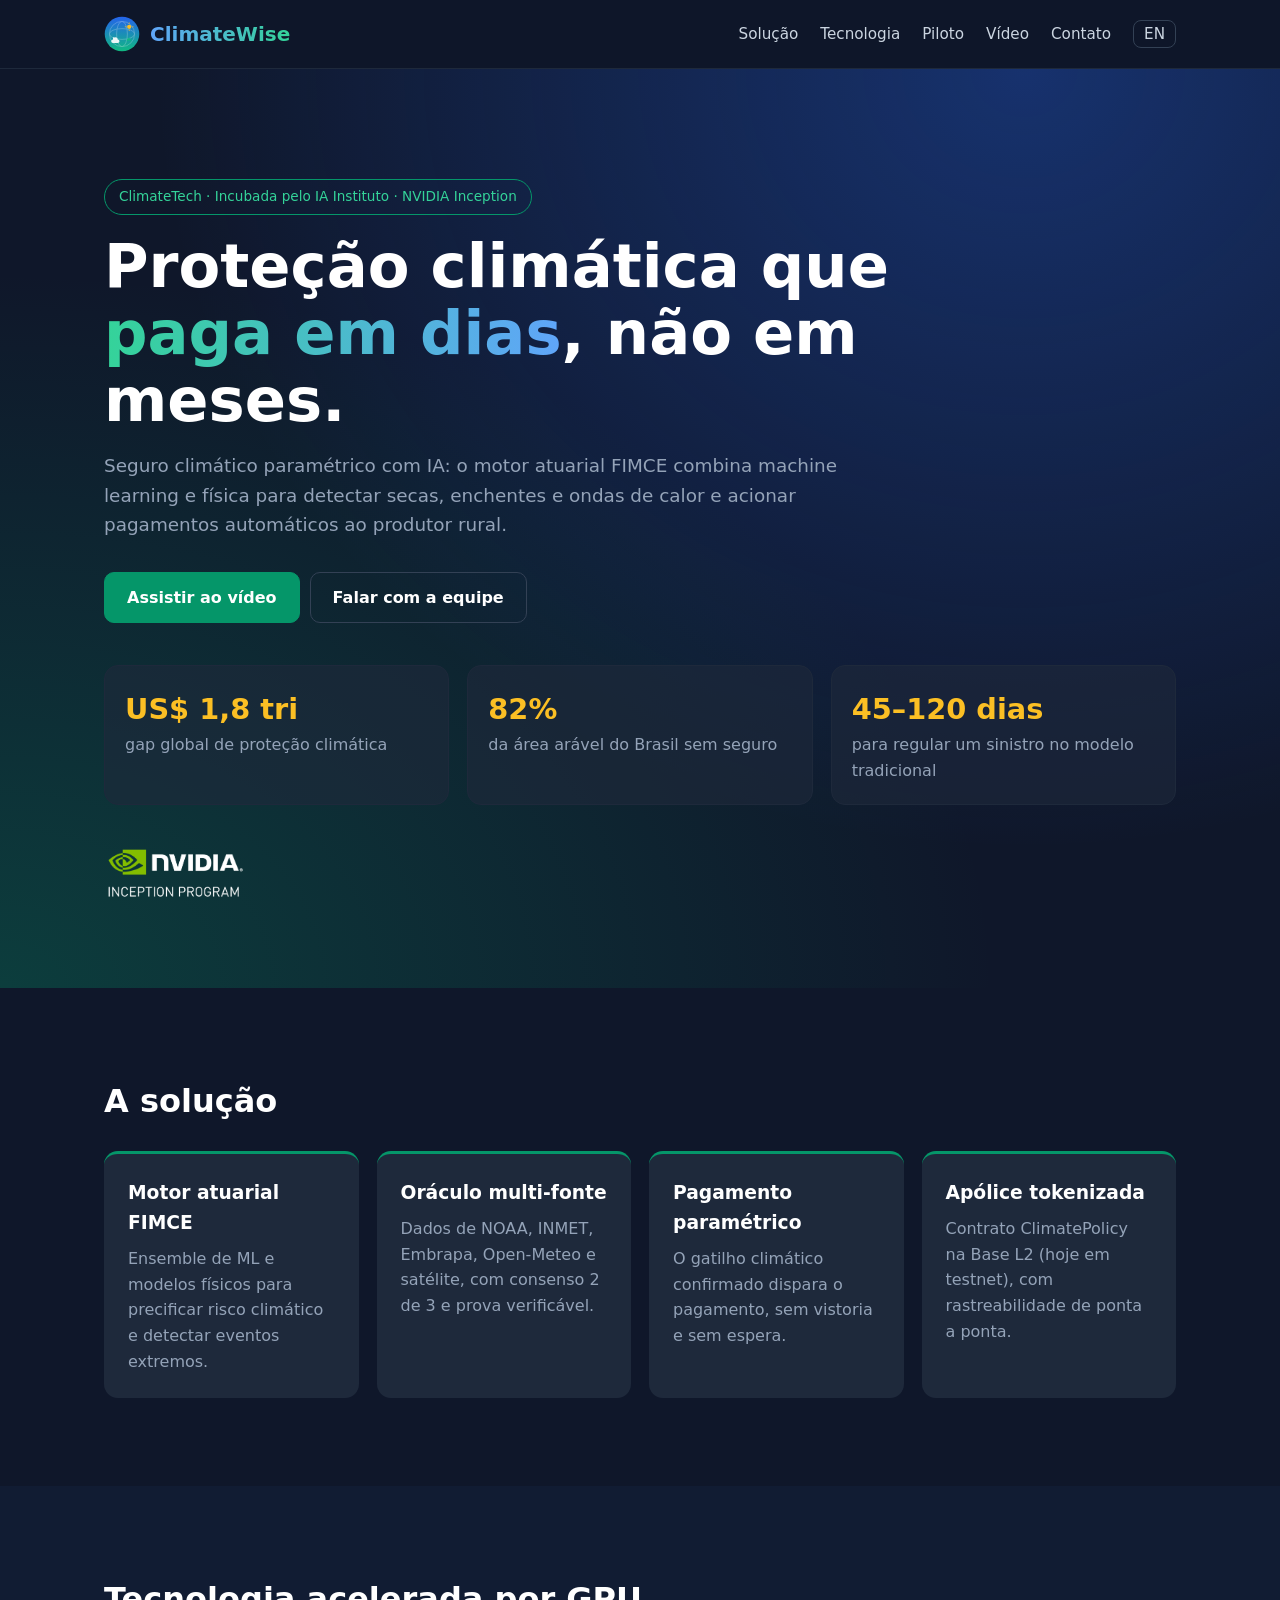
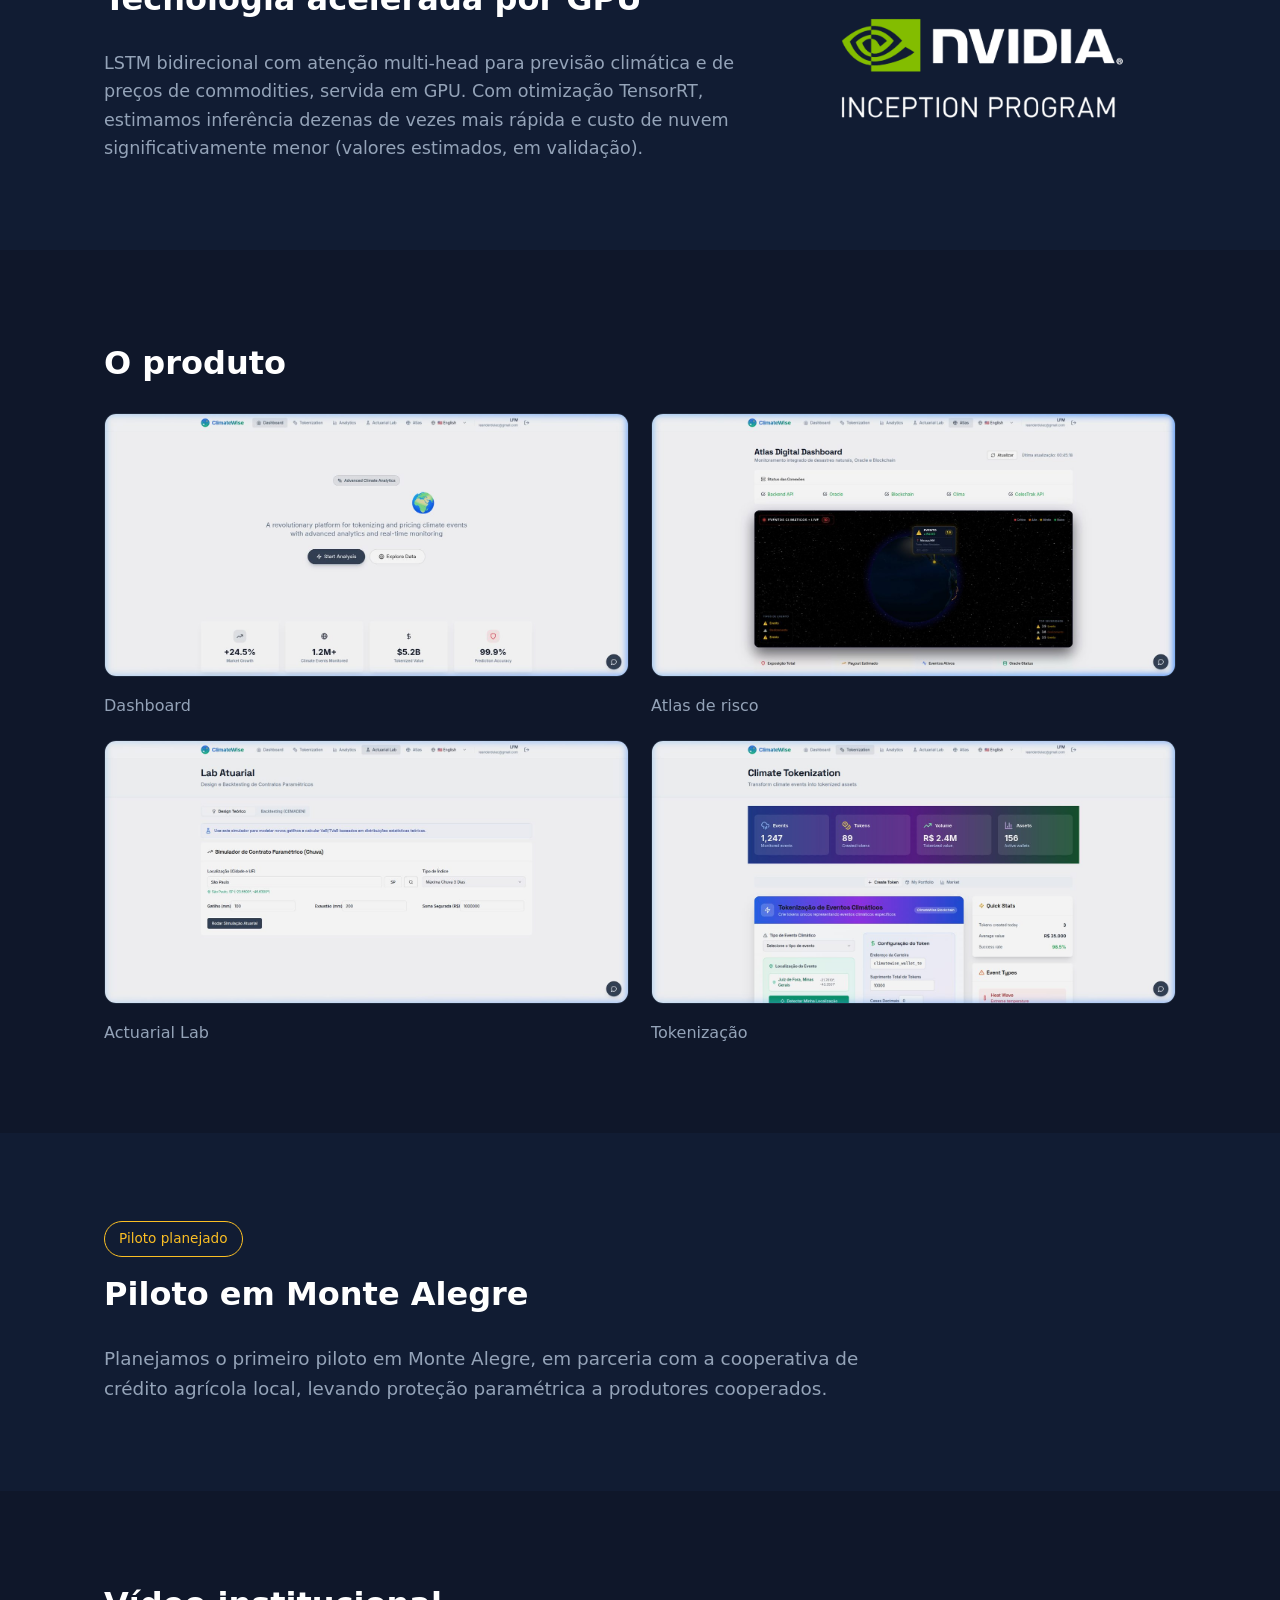
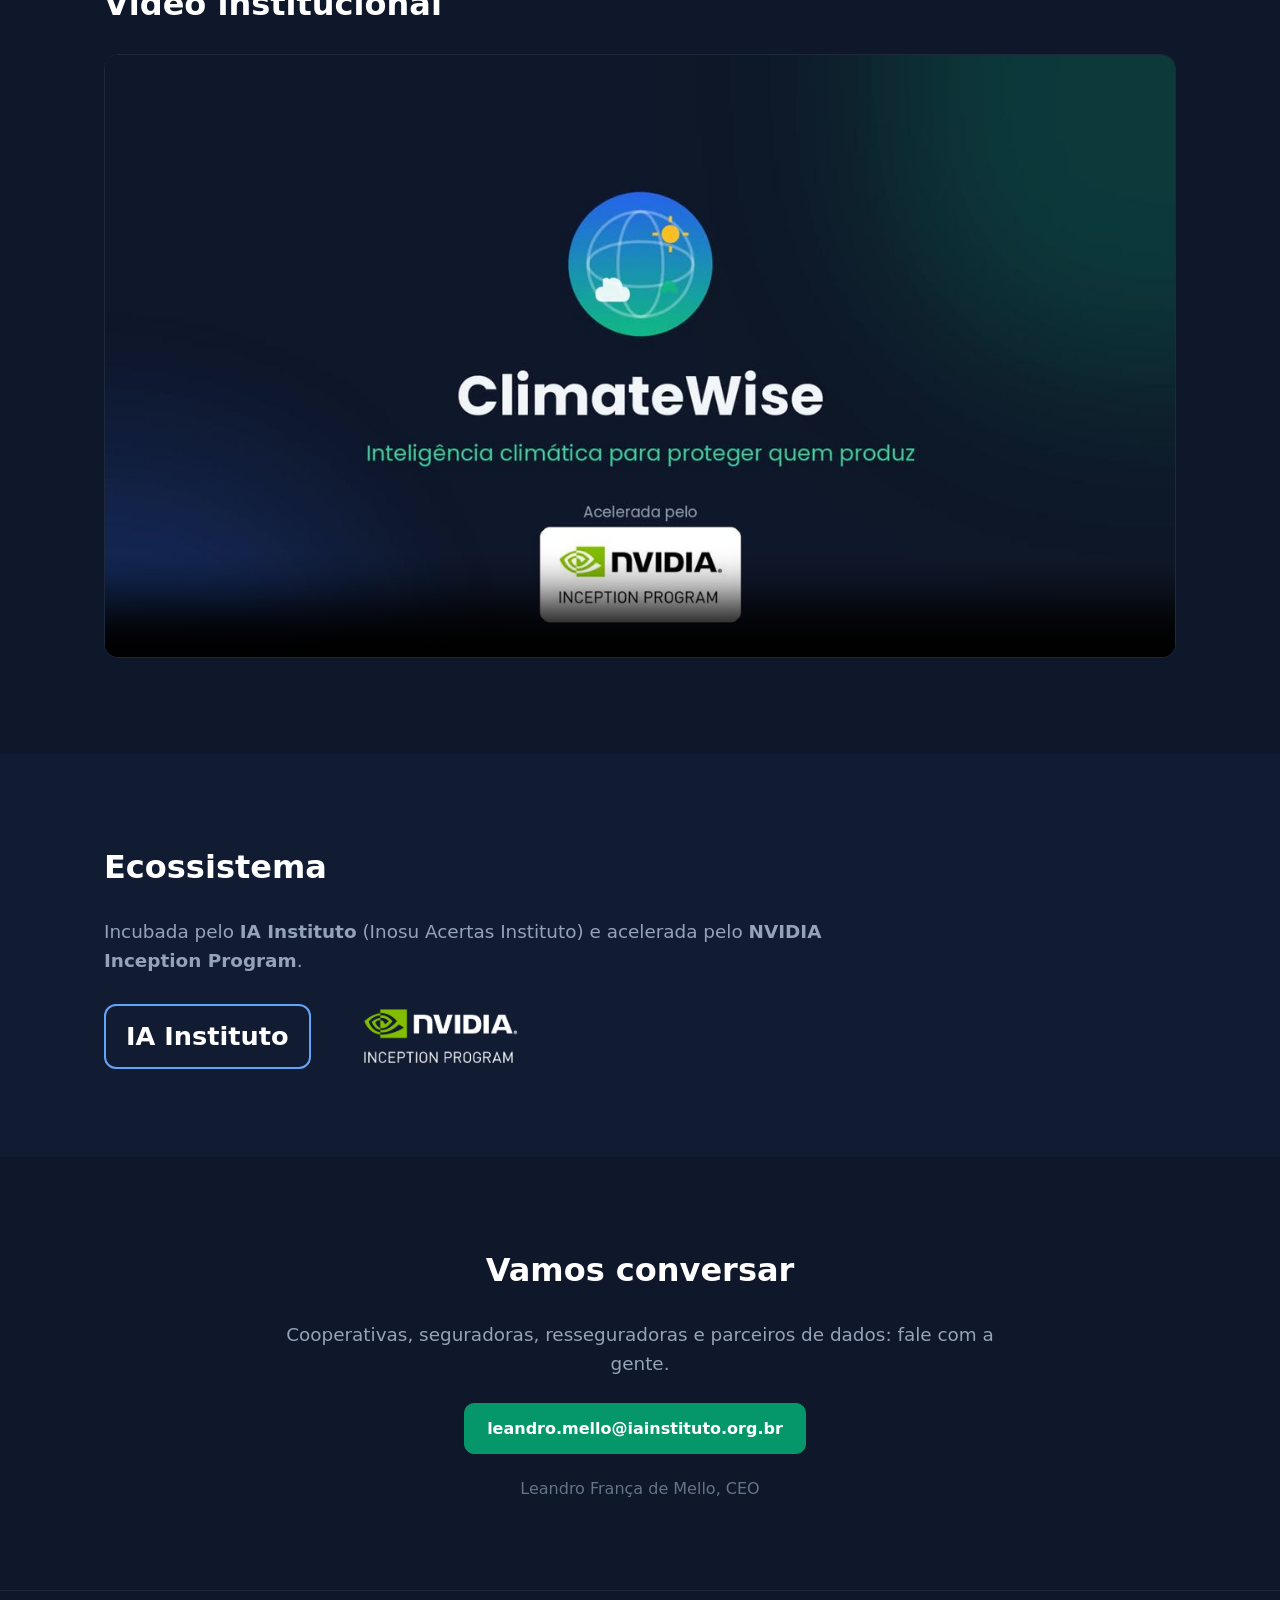
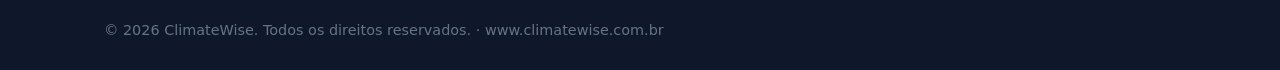
==== index.html @ 4cee6f92 "ClimateWise institutional site (PT/EN) for GitHub Pages" ====
<!doctype html><html lang="pt-BR"><head><meta charset="utf-8"><meta name="viewport" content="width=device-width,initial-scale=1">
<title>ClimateWise | Seguro climático paramétrico com IA</title><meta name="description" content="ClimateWise é uma climateTech brasileira incubada pelo IA Instituto e acelerada pelo NVIDIA Inception: seguro climático paramétrico com IA, oráculo multi-fonte e pagamento automático para o agro."><link rel="canonical" href="https://www.climatewise.com.br/">
<link rel="alternate" hreflang="pt-BR" href="https://www.climatewise.com.br/"><link rel="alternate" hreflang="en" href="https://www.climatewise.com.br/en/"><link rel="alternate" hreflang="x-default" href="https://www.climatewise.com.br/">
<meta property="og:type" content="website"><meta property="og:url" content="https://www.climatewise.com.br/"><meta property="og:title" content="ClimateWise | Seguro climático paramétrico com IA"><meta property="og:description" content="ClimateWise é uma climateTech brasileira incubada pelo IA Instituto e acelerada pelo NVIDIA Inception: seguro climático paramétrico com IA, oráculo multi-fonte e pagamento automático para o agro."><meta property="og:image" content="https://www.climatewise.com.br/assets/og-image.jpg"><meta property="og:locale" content="pt_BR">
<meta name="twitter:card" content="summary_large_image"><meta name="twitter:title" content="ClimateWise | Seguro climático paramétrico com IA"><meta name="twitter:description" content="ClimateWise é uma climateTech brasileira incubada pelo IA Instituto e acelerada pelo NVIDIA Inception: seguro climático paramétrico com IA, oráculo multi-fonte e pagamento automático para o agro."><meta name="twitter:image" content="https://www.climatewise.com.br/assets/og-image.jpg">
<meta name="theme-color" content="#0F172A"><link rel="icon" href="favicon.svg" type="image/svg+xml">
<script type="application/ld+json">{"@context": "https://schema.org", "@type": "Organization", "name": "ClimateWise", "url": "https://www.climatewise.com.br/", "logo": "https://www.climatewise.com.br/favicon.svg", "email": "leandro.mello@iainstituto.org.br", "description": "ClimateWise é uma climateTech brasileira incubada pelo IA Instituto e acelerada pelo NVIDIA Inception: seguro climático paramétrico com IA, oráculo multi-fonte e pagamento automático para o agro.", "founder": {"@type": "Person", "name": "Leandro França de Mello", "jobTitle": "CEO"}, "memberOf": [{"@type": "Organization", "name": "NVIDIA Inception Program"}, {"@type": "Organization", "name": "IA Instituto (Inosu Acertas Instituto)"}]}</script><style>*{box-sizing:border-box;margin:0}body{font-family:Inter,system-ui,-apple-system,Segoe UI,Roboto,sans-serif;background:#0F172A;color:#E2E8F0;line-height:1.6}
.wrap{max-width:1120px;margin:0 auto;padding:0 24px}a{color:#34D399;text-decoration:none}
header{position:sticky;top:0;background:rgba(15,23,42,.88);backdrop-filter:blur(10px);border-bottom:1px solid #1E293B;z-index:9}
.nav{display:flex;justify-content:space-between;align-items:center;height:68px}.brand{display:flex;gap:10px;align-items:center;font-weight:800;font-size:1.25rem;color:#fff}
.brand span{background:linear-gradient(90deg,#60A5FA,#34D399);-webkit-background-clip:text;color:transparent}
nav a{color:#CBD5E1;margin-left:22px;font-size:.95rem}nav a:hover{color:#34D399}.lang{border:1px solid #334155;padding:4px 10px;border-radius:8px}
section{padding:88px 0}.alt{background:#111C33}h1{font-size:clamp(2.2rem,5vw,3.8rem);line-height:1.1;color:#fff;margin:18px 0;max-width:900px}
h1 em{font-style:normal;background:linear-gradient(90deg,#34D399,#60A5FA);-webkit-background-clip:text;color:transparent}
h2{font-size:2rem;color:#fff;margin-bottom:24px}h3{color:#fff;margin-bottom:8px}.lead{font-size:1.15rem;color:#94A3B8;max-width:760px}
.hero{background:radial-gradient(ellipse at 80% 0%,rgba(37,99,235,.35),transparent 60%),radial-gradient(ellipse at 0% 100%,rgba(5,150,105,.3),transparent 55%);padding:110px 0 80px}
.pill{display:inline-block;border:1px solid #059669;color:#34D399;border-radius:999px;padding:6px 14px;font-size:.85rem}.pill.sun{border-color:#FBBF24;color:#FBBF24;margin-bottom:12px}
.ctas{margin:32px 0}.btn{display:inline-block;padding:12px 22px;border-radius:10px;border:1px solid #334155;color:#fff;margin:0 10px 10px 0;font-weight:600}
.btn.pri{background:#059669;border-color:#059669}.btn.pri:hover{background:#047857}
.stats{display:grid;grid-template-columns:repeat(auto-fit,minmax(220px,1fr));gap:18px;margin-top:24px}.stats div{background:rgba(30,41,59,.6);border:1px solid #1E293B;border-radius:14px;padding:20px}
.stats b{display:block;font-size:1.8rem;color:#FBBF24}.stats span{color:#94A3B8}.partner{margin-top:40px}
.grid4{display:grid;grid-template-columns:repeat(auto-fit,minmax(240px,1fr));gap:18px}.card{background:#1E293B;border-radius:14px;padding:24px;border-top:3px solid #059669}.card p{color:#94A3B8}
.split{display:grid;grid-template-columns:2fr 1fr;gap:40px;align-items:center}.split p{color:#94A3B8;font-size:1.1rem}.nv{width:100%;max-width:300px}
.grid2{display:grid;grid-template-columns:repeat(auto-fit,minmax(420px,1fr));gap:22px}figure img{width:100%;border-radius:12px;border:1px solid #1E293B}figcaption{color:#94A3B8;margin-top:8px}
video{width:100%;border-radius:14px;background:#000;border:1px solid #1E293B}.logos{display:flex;gap:48px;align-items:center;margin-top:28px;flex-wrap:wrap}
.ia{font-size:1.6rem;font-weight:800;color:#fff;border:2px solid #60A5FA;border-radius:12px;padding:10px 20px}.center{text-align:center}.center .lead{margin:0 auto 24px}.muted{color:#64748B;margin-top:12px}
footer{border-top:1px solid #1E293B;padding:28px 0;color:#64748B;font-size:.9rem}
@media(max-width:760px){nav a:not(.lang){display:none}.split{grid-template-columns:1fr}.grid2{grid-template-columns:1fr}}
</style></head><body>
<header><div class="wrap nav"><a class="brand" href="./"><svg width="36" height="36" viewBox="0 0 100 100" aria-hidden="true"><defs><linearGradient id="g" x1="0" y1="0" x2="0" y2="1"><stop offset="0" stop-color="#2563eb"/><stop offset="1" stop-color="#10b981"/></linearGradient></defs><circle cx="50" cy="50" r="48" fill="url(#g)"/><g fill="none" stroke="#fff" stroke-width="2" opacity=".3"><circle cx="50" cy="50" r="35"/><ellipse cx="50" cy="50" rx="35" ry="15"/><ellipse cx="50" cy="50" rx="15" ry="35"/></g><circle cx="70" cy="30" r="6" fill="#fbbf24"/><g stroke="#fbbf24" stroke-width="2"><line x1="70" y1="22" x2="70" y2="18"/><line x1="70" y1="42" x2="70" y2="38"/><line x1="78" y1="30" x2="82" y2="30"/><line x1="62" y1="30" x2="58" y2="30"/></g><path d="M25 65Q20 65 20 70Q20 75 25 75L38 75Q43 75 43 70Q43 65 38 65Q38 62 35 60Q32 58 29 60Q28 58 25 60Z" fill="#fff" opacity=".9"/><path d="M75 70Q75 65 72 62Q69 60 66 62Q63 65 63 70L69 68Z" fill="#10b981" opacity=".9"/></svg><span>ClimateWise</span></a><nav><a href="#solucao">Solução</a><a href="#tecnologia">Tecnologia</a><a href="#piloto">Piloto</a><a href="#video">Vídeo</a><a href="#contato">Contato</a><a class="lang" href="/en/">EN</a></nav></div></header>
<main><section class="hero"><div class="wrap"><span class="pill">ClimateTech · Incubada pelo IA Instituto · NVIDIA Inception</span><h1>Proteção climática que <em>paga em dias</em>, não em meses.</h1><p class="lead">Seguro climático paramétrico com IA: o motor atuarial FIMCE combina machine learning e física para detectar secas, enchentes e ondas de calor e acionar pagamentos automáticos ao produtor rural.</p>
<div class="ctas"><a class="btn pri" href="#video">Assistir ao vídeo</a><a class="btn" href="#contato">Falar com a equipe</a></div>
<div class="stats"><div><b>US$ 1,8 tri</b><span>gap global de proteção climática</span></div><div><b>82%</b><span>da área arável do Brasil sem seguro</span></div><div><b>45–120 dias</b><span>para regular um sinistro no modelo tradicional</span></div></div>
<div class="partner"><img src="assets/nvidia-inception.png" alt="NVIDIA Inception Program" height="56"></div></div></section>
<section id="solucao"><div class="wrap"><h2>A solução</h2><div class="grid4"><article class="card"><h3>Motor atuarial FIMCE</h3><p>Ensemble de ML e modelos físicos para precificar risco climático e detectar eventos extremos.</p></article><article class="card"><h3>Oráculo multi-fonte</h3><p>Dados de NOAA, INMET, Embrapa, Open-Meteo e satélite, com consenso 2 de 3 e prova verificável.</p></article><article class="card"><h3>Pagamento paramétrico</h3><p>O gatilho climático confirmado dispara o pagamento, sem vistoria e sem espera.</p></article><article class="card"><h3>Apólice tokenizada</h3><p>Contrato ClimatePolicy na Base L2 (hoje em testnet), com rastreabilidade de ponta a ponta.</p></article></div></div></section>
<section id="tecnologia" class="alt"><div class="wrap split"><div><h2>Tecnologia acelerada por GPU</h2><p>LSTM bidirecional com atenção multi-head para previsão climática e de preços de commodities, servida em GPU. Com otimização TensorRT, estimamos inferência dezenas de vezes mais rápida e custo de nuvem significativamente menor (valores estimados, em validação).</p></div><img src="assets/nvidia-inception.png" alt="NVIDIA Inception Program" class="nv"></div></section>
<section><div class="wrap"><h2>O produto</h2><div class="grid2"><figure><img loading="lazy" src="assets/dashboard.jpg" alt="ClimateWise Dashboard"><figcaption>Dashboard</figcaption></figure><figure><img loading="lazy" src="assets/atlas.jpg" alt="ClimateWise Atlas de risco"><figcaption>Atlas de risco</figcaption></figure><figure><img loading="lazy" src="assets/actuarial-lab.jpg" alt="ClimateWise Actuarial Lab"><figcaption>Actuarial Lab</figcaption></figure><figure><img loading="lazy" src="assets/tokenization.jpg" alt="ClimateWise Tokenização"><figcaption>Tokenização</figcaption></figure></div></div></section>
<section id="piloto" class="alt"><div class="wrap"><span class="pill sun">Piloto planejado</span><h2>Piloto em Monte Alegre</h2><p class="lead">Planejamos o primeiro piloto em Monte Alegre, em parceria com a cooperativa de crédito agrícola local, levando proteção paramétrica a produtores cooperados.</p></div></section>
<section id="video"><div class="wrap"><h2>Vídeo institucional</h2><video controls preload="none" poster="assets/poster-pt.jpg" src="assets/climatewise-pt.mp4"></video></div></section>
<section class="alt"><div class="wrap"><h2>Ecossistema</h2><p class="lead">Incubada pelo <strong>IA Instituto</strong> (Inosu Acertas Instituto) e acelerada pelo <strong>NVIDIA Inception Program</strong>.</p><div class="logos"><span class="ia">IA Instituto</span><img src="assets/nvidia-inception.png" alt="NVIDIA Inception Program" height="64"></div></div></section>
<section id="contato"><div class="wrap center"><h2>Vamos conversar</h2><p class="lead">Cooperativas, seguradoras, resseguradoras e parceiros de dados: fale com a gente.</p><a class="btn pri" href="mailto:leandro.mello@iainstituto.org.br">leandro.mello@iainstituto.org.br</a><p class="muted">Leandro França de Mello, CEO</p></div></section></main>
<footer><div class="wrap">© 2026 ClimateWise. Todos os direitos reservados. · www.climatewise.com.br</div></footer></body></html>
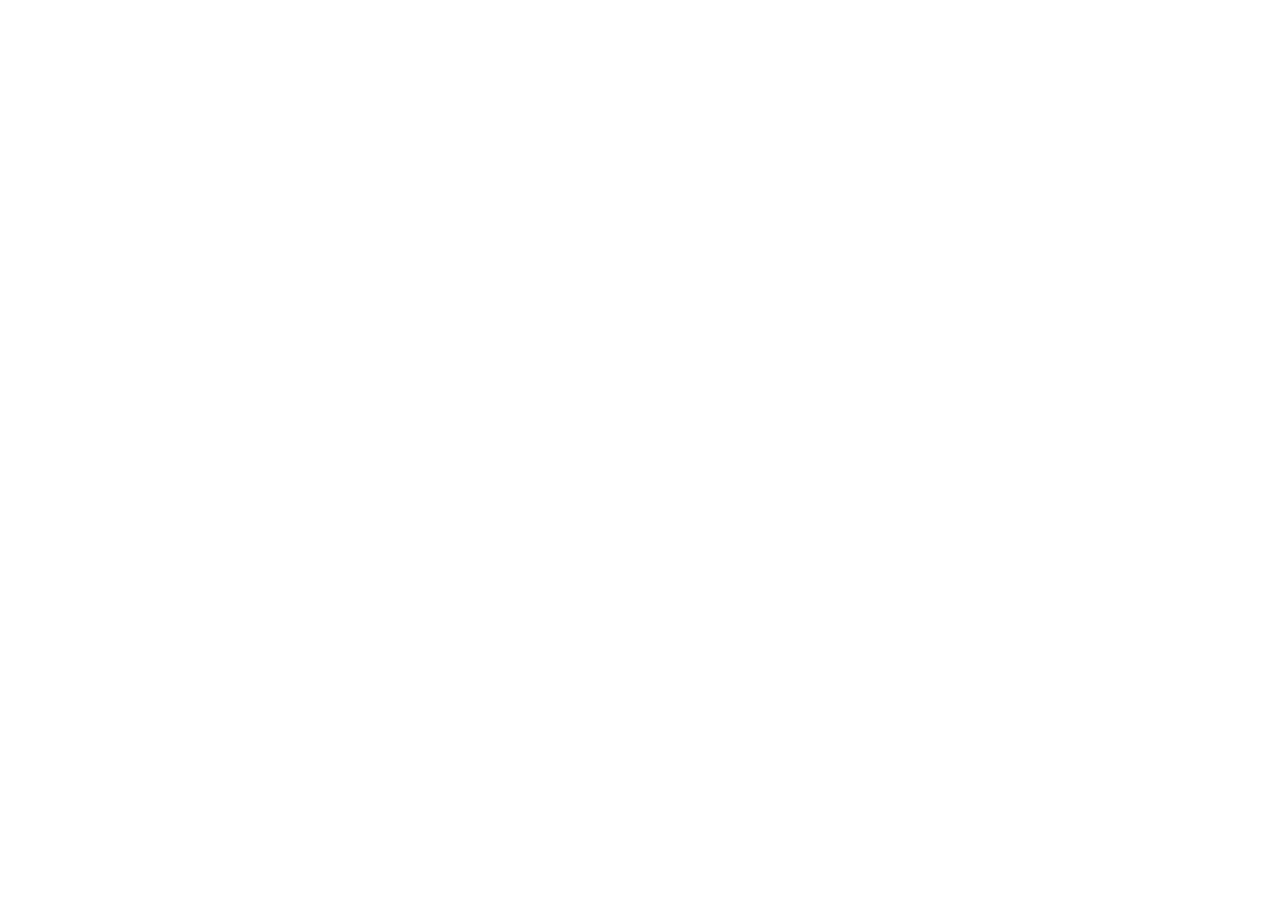
==== commit bbe2e43d: "Restore original ClimateWise landing (Welcome) as static build; app links -> DO app" ====
--- a/index.html
+++ b/index.html
@@ -1,42 +1,21 @@
-<!doctype html><html lang="pt-BR"><head><meta charset="utf-8"><meta name="viewport" content="width=device-width,initial-scale=1">
-<title>ClimateWise | Seguro climático paramétrico com IA</title><meta name="description" content="ClimateWise é uma climateTech brasileira incubada pelo IA Instituto e acelerada pelo NVIDIA Inception: seguro climático paramétrico com IA, oráculo multi-fonte e pagamento automático para o agro."><link rel="canonical" href="https://www.climatewise.com.br/">
-<link rel="alternate" hreflang="pt-BR" href="https://www.climatewise.com.br/"><link rel="alternate" hreflang="en" href="https://www.climatewise.com.br/en/"><link rel="alternate" hreflang="x-default" href="https://www.climatewise.com.br/">
-<meta property="og:type" content="website"><meta property="og:url" content="https://www.climatewise.com.br/"><meta property="og:title" content="ClimateWise | Seguro climático paramétrico com IA"><meta property="og:description" content="ClimateWise é uma climateTech brasileira incubada pelo IA Instituto e acelerada pelo NVIDIA Inception: seguro climático paramétrico com IA, oráculo multi-fonte e pagamento automático para o agro."><meta property="og:image" content="https://www.climatewise.com.br/assets/og-image.jpg"><meta property="og:locale" content="pt_BR">
-<meta name="twitter:card" content="summary_large_image"><meta name="twitter:title" content="ClimateWise | Seguro climático paramétrico com IA"><meta name="twitter:description" content="ClimateWise é uma climateTech brasileira incubada pelo IA Instituto e acelerada pelo NVIDIA Inception: seguro climático paramétrico com IA, oráculo multi-fonte e pagamento automático para o agro."><meta name="twitter:image" content="https://www.climatewise.com.br/assets/og-image.jpg">
-<meta name="theme-color" content="#0F172A"><link rel="icon" href="favicon.svg" type="image/svg+xml">
-<script type="application/ld+json">{"@context": "https://schema.org", "@type": "Organization", "name": "ClimateWise", "url": "https://www.climatewise.com.br/", "logo": "https://www.climatewise.com.br/favicon.svg", "email": "leandro.mello@iainstituto.org.br", "description": "ClimateWise é uma climateTech brasileira incubada pelo IA Instituto e acelerada pelo NVIDIA Inception: seguro climático paramétrico com IA, oráculo multi-fonte e pagamento automático para o agro.", "founder": {"@type": "Person", "name": "Leandro França de Mello", "jobTitle": "CEO"}, "memberOf": [{"@type": "Organization", "name": "NVIDIA Inception Program"}, {"@type": "Organization", "name": "IA Instituto (Inosu Acertas Instituto)"}]}</script><style>*{box-sizing:border-box;margin:0}body{font-family:Inter,system-ui,-apple-system,Segoe UI,Roboto,sans-serif;background:#0F172A;color:#E2E8F0;line-height:1.6}
-.wrap{max-width:1120px;margin:0 auto;padding:0 24px}a{color:#34D399;text-decoration:none}
-header{position:sticky;top:0;background:rgba(15,23,42,.88);backdrop-filter:blur(10px);border-bottom:1px solid #1E293B;z-index:9}
-.nav{display:flex;justify-content:space-between;align-items:center;height:68px}.brand{display:flex;gap:10px;align-items:center;font-weight:800;font-size:1.25rem;color:#fff}
-.brand span{background:linear-gradient(90deg,#60A5FA,#34D399);-webkit-background-clip:text;color:transparent}
-nav a{color:#CBD5E1;margin-left:22px;font-size:.95rem}nav a:hover{color:#34D399}.lang{border:1px solid #334155;padding:4px 10px;border-radius:8px}
-section{padding:88px 0}.alt{background:#111C33}h1{font-size:clamp(2.2rem,5vw,3.8rem);line-height:1.1;color:#fff;margin:18px 0;max-width:900px}
-h1 em{font-style:normal;background:linear-gradient(90deg,#34D399,#60A5FA);-webkit-background-clip:text;color:transparent}
-h2{font-size:2rem;color:#fff;margin-bottom:24px}h3{color:#fff;margin-bottom:8px}.lead{font-size:1.15rem;color:#94A3B8;max-width:760px}
-.hero{background:radial-gradient(ellipse at 80% 0%,rgba(37,99,235,.35),transparent 60%),radial-gradient(ellipse at 0% 100%,rgba(5,150,105,.3),transparent 55%);padding:110px 0 80px}
-.pill{display:inline-block;border:1px solid #059669;color:#34D399;border-radius:999px;padding:6px 14px;font-size:.85rem}.pill.sun{border-color:#FBBF24;color:#FBBF24;margin-bottom:12px}
-.ctas{margin:32px 0}.btn{display:inline-block;padding:12px 22px;border-radius:10px;border:1px solid #334155;color:#fff;margin:0 10px 10px 0;font-weight:600}
-.btn.pri{background:#059669;border-color:#059669}.btn.pri:hover{background:#047857}
-.stats{display:grid;grid-template-columns:repeat(auto-fit,minmax(220px,1fr));gap:18px;margin-top:24px}.stats div{background:rgba(30,41,59,.6);border:1px solid #1E293B;border-radius:14px;padding:20px}
-.stats b{display:block;font-size:1.8rem;color:#FBBF24}.stats span{color:#94A3B8}.partner{margin-top:40px}
-.grid4{display:grid;grid-template-columns:repeat(auto-fit,minmax(240px,1fr));gap:18px}.card{background:#1E293B;border-radius:14px;padding:24px;border-top:3px solid #059669}.card p{color:#94A3B8}
-.split{display:grid;grid-template-columns:2fr 1fr;gap:40px;align-items:center}.split p{color:#94A3B8;font-size:1.1rem}.nv{width:100%;max-width:300px}
-.grid2{display:grid;grid-template-columns:repeat(auto-fit,minmax(420px,1fr));gap:22px}figure img{width:100%;border-radius:12px;border:1px solid #1E293B}figcaption{color:#94A3B8;margin-top:8px}
-video{width:100%;border-radius:14px;background:#000;border:1px solid #1E293B}.logos{display:flex;gap:48px;align-items:center;margin-top:28px;flex-wrap:wrap}
-.ia{font-size:1.6rem;font-weight:800;color:#fff;border:2px solid #60A5FA;border-radius:12px;padding:10px 20px}.center{text-align:center}.center .lead{margin:0 auto 24px}.muted{color:#64748B;margin-top:12px}
-footer{border-top:1px solid #1E293B;padding:28px 0;color:#64748B;font-size:.9rem}
-@media(max-width:760px){nav a:not(.lang){display:none}.split{grid-template-columns:1fr}.grid2{grid-template-columns:1fr}}
-</style></head><body>
-<header><div class="wrap nav"><a class="brand" href="./"><svg width="36" height="36" viewBox="0 0 100 100" aria-hidden="true"><defs><linearGradient id="g" x1="0" y1="0" x2="0" y2="1"><stop offset="0" stop-color="#2563eb"/><stop offset="1" stop-color="#10b981"/></linearGradient></defs><circle cx="50" cy="50" r="48" fill="url(#g)"/><g fill="none" stroke="#fff" stroke-width="2" opacity=".3"><circle cx="50" cy="50" r="35"/><ellipse cx="50" cy="50" rx="35" ry="15"/><ellipse cx="50" cy="50" rx="15" ry="35"/></g><circle cx="70" cy="30" r="6" fill="#fbbf24"/><g stroke="#fbbf24" stroke-width="2"><line x1="70" y1="22" x2="70" y2="18"/><line x1="70" y1="42" x2="70" y2="38"/><line x1="78" y1="30" x2="82" y2="30"/><line x1="62" y1="30" x2="58" y2="30"/></g><path d="M25 65Q20 65 20 70Q20 75 25 75L38 75Q43 75 43 70Q43 65 38 65Q38 62 35 60Q32 58 29 60Q28 58 25 60Z" fill="#fff" opacity=".9"/><path d="M75 70Q75 65 72 62Q69 60 66 62Q63 65 63 70L69 68Z" fill="#10b981" opacity=".9"/></svg><span>ClimateWise</span></a><nav><a href="#solucao">Solução</a><a href="#tecnologia">Tecnologia</a><a href="#piloto">Piloto</a><a href="#video">Vídeo</a><a href="#contato">Contato</a><a class="lang" href="/en/">EN</a></nav></div></header>
-<main><section class="hero"><div class="wrap"><span class="pill">ClimateTech · Incubada pelo IA Instituto · NVIDIA Inception</span><h1>Proteção climática que <em>paga em dias</em>, não em meses.</h1><p class="lead">Seguro climático paramétrico com IA: o motor atuarial FIMCE combina machine learning e física para detectar secas, enchentes e ondas de calor e acionar pagamentos automáticos ao produtor rural.</p>
-<div class="ctas"><a class="btn pri" href="#video">Assistir ao vídeo</a><a class="btn" href="#contato">Falar com a equipe</a></div>
-<div class="stats"><div><b>US$ 1,8 tri</b><span>gap global de proteção climática</span></div><div><b>82%</b><span>da área arável do Brasil sem seguro</span></div><div><b>45–120 dias</b><span>para regular um sinistro no modelo tradicional</span></div></div>
-<div class="partner"><img src="assets/nvidia-inception.png" alt="NVIDIA Inception Program" height="56"></div></div></section>
-<section id="solucao"><div class="wrap"><h2>A solução</h2><div class="grid4"><article class="card"><h3>Motor atuarial FIMCE</h3><p>Ensemble de ML e modelos físicos para precificar risco climático e detectar eventos extremos.</p></article><article class="card"><h3>Oráculo multi-fonte</h3><p>Dados de NOAA, INMET, Embrapa, Open-Meteo e satélite, com consenso 2 de 3 e prova verificável.</p></article><article class="card"><h3>Pagamento paramétrico</h3><p>O gatilho climático confirmado dispara o pagamento, sem vistoria e sem espera.</p></article><article class="card"><h3>Apólice tokenizada</h3><p>Contrato ClimatePolicy na Base L2 (hoje em testnet), com rastreabilidade de ponta a ponta.</p></article></div></div></section>
-<section id="tecnologia" class="alt"><div class="wrap split"><div><h2>Tecnologia acelerada por GPU</h2><p>LSTM bidirecional com atenção multi-head para previsão climática e de preços de commodities, servida em GPU. Com otimização TensorRT, estimamos inferência dezenas de vezes mais rápida e custo de nuvem significativamente menor (valores estimados, em validação).</p></div><img src="assets/nvidia-inception.png" alt="NVIDIA Inception Program" class="nv"></div></section>
-<section><div class="wrap"><h2>O produto</h2><div class="grid2"><figure><img loading="lazy" src="assets/dashboard.jpg" alt="ClimateWise Dashboard"><figcaption>Dashboard</figcaption></figure><figure><img loading="lazy" src="assets/atlas.jpg" alt="ClimateWise Atlas de risco"><figcaption>Atlas de risco</figcaption></figure><figure><img loading="lazy" src="assets/actuarial-lab.jpg" alt="ClimateWise Actuarial Lab"><figcaption>Actuarial Lab</figcaption></figure><figure><img loading="lazy" src="assets/tokenization.jpg" alt="ClimateWise Tokenização"><figcaption>Tokenização</figcaption></figure></div></div></section>
-<section id="piloto" class="alt"><div class="wrap"><span class="pill sun">Piloto planejado</span><h2>Piloto em Monte Alegre</h2><p class="lead">Planejamos o primeiro piloto em Monte Alegre, em parceria com a cooperativa de crédito agrícola local, levando proteção paramétrica a produtores cooperados.</p></div></section>
-<section id="video"><div class="wrap"><h2>Vídeo institucional</h2><video controls preload="none" poster="assets/poster-pt.jpg" src="assets/climatewise-pt.mp4"></video></div></section>
-<section class="alt"><div class="wrap"><h2>Ecossistema</h2><p class="lead">Incubada pelo <strong>IA Instituto</strong> (Inosu Acertas Instituto) e acelerada pelo <strong>NVIDIA Inception Program</strong>.</p><div class="logos"><span class="ia">IA Instituto</span><img src="assets/nvidia-inception.png" alt="NVIDIA Inception Program" height="64"></div></div></section>
-<section id="contato"><div class="wrap center"><h2>Vamos conversar</h2><p class="lead">Cooperativas, seguradoras, resseguradoras e parceiros de dados: fale com a gente.</p><a class="btn pri" href="mailto:leandro.mello@iainstituto.org.br">leandro.mello@iainstituto.org.br</a><p class="muted">Leandro França de Mello, CEO</p></div></section></main>
-<footer><div class="wrap">© 2026 ClimateWise. Todos os direitos reservados. · www.climatewise.com.br</div></footer></body></html>+<!doctype html>
+<html lang="en">
+
+<head>
+  <meta charset="UTF-8" />
+  <link rel="icon" type="image/svg+xml" href="/favicon.svg" />
+  <meta name="viewport" content="width=device-width, initial-scale=1.0" />
+  <title>ClimateWise AI - Plataforma de Análise Climática</title>
+  <meta name="description" content="Plataforma avançada para análise e precificação de eventos climáticos" />
+  <script type="module" crossorigin src="/assets/index-BoNhF3kY.js"></script>
+  <link rel="modulepreload" crossorigin href="/assets/vendor-react-9aSXNHmp.js">
+  <link rel="modulepreload" crossorigin href="/assets/vendor-ui-B6Flm4H5.js">
+  <link rel="modulepreload" crossorigin href="/assets/vendor-utils-BeLtu-UY.js">
+  <link rel="stylesheet" crossorigin href="/assets/index-DjKxj2mp.css">
+</head>
+
+<body class="bg-neutral-50 antialiased">
+  <div id="root"></div>
+</body>
+
+</html>
--- a/assets/index-DjKxj2mp.css
+++ b/assets/index-DjKxj2mp.css
@@ -0,0 +1 @@
+@import"https://fonts.googleapis.com/css2?family=Inter:wght@300;400;500;600;700;800;900&family=Space+Grotesk:wght@300;400;500;600;700&display=swap";@import"https://fonts.googleapis.com/css2?family=Plus+Jakarta+Sans:wght@300;400;500;600;700;800;900&display=swap";*,:before,:after{--tw-border-spacing-x: 0;--tw-border-spacing-y: 0;--tw-translate-x: 0;--tw-translate-y: 0;--tw-rotate: 0;--tw-skew-x: 0;--tw-skew-y: 0;--tw-scale-x: 1;--tw-scale-y: 1;--tw-pan-x: ;--tw-pan-y: ;--tw-pinch-zoom: ;--tw-scroll-snap-strictness: proximity;--tw-gradient-from-position: ;--tw-gradient-via-position: ;--tw-gradient-to-position: ;--tw-ordinal: ;--tw-slashed-zero: ;--tw-numeric-figure: ;--tw-numeric-spacing: ;--tw-numeric-fraction: ;--tw-ring-inset: ;--tw-ring-offset-width: 0px;--tw-ring-offset-color: #fff;--tw-ring-color: rgb(59 130 246 / .5);--tw-ring-offset-shadow: 0 0 #0000;--tw-ring-shadow: 0 0 #0000;--tw-shadow: 0 0 #0000;--tw-shadow-colored: 0 0 #0000;--tw-blur: ;--tw-brightness: ;--tw-contrast: ;--tw-grayscale: ;--tw-hue-rotate: ;--tw-invert: ;--tw-saturate: ;--tw-sepia: ;--tw-drop-shadow: ;--tw-backdrop-blur: ;--tw-backdrop-brightness: ;--tw-backdrop-contrast: ;--tw-backdrop-grayscale: ;--tw-backdrop-hue-rotate: ;--tw-backdrop-invert: ;--tw-backdrop-opacity: ;--tw-backdrop-saturate: ;--tw-backdrop-sepia: ;--tw-contain-size: ;--tw-contain-layout: ;--tw-contain-paint: ;--tw-contain-style: }::backdrop{--tw-border-spacing-x: 0;--tw-border-spacing-y: 0;--tw-translate-x: 0;--tw-translate-y: 0;--tw-rotate: 0;--tw-skew-x: 0;--tw-skew-y: 0;--tw-scale-x: 1;--tw-scale-y: 1;--tw-pan-x: ;--tw-pan-y: ;--tw-pinch-zoom: ;--tw-scroll-snap-strictness: proximity;--tw-gradient-from-position: ;--tw-gradient-via-position: ;--tw-gradient-to-position: ;--tw-ordinal: ;--tw-slashed-zero: ;--tw-numeric-figure: ;--tw-numeric-spacing: ;--tw-numeric-fraction: ;--tw-ring-inset: ;--tw-ring-offset-width: 0px;--tw-ring-offset-color: #fff;--tw-ring-color: rgb(59 130 246 / .5);--tw-ring-offset-shadow: 0 0 #0000;--tw-ring-shadow: 0 0 #0000;--tw-shadow: 0 0 #0000;--tw-shadow-colored: 0 0 #0000;--tw-blur: ;--tw-brightness: ;--tw-contrast: ;--tw-grayscale: ;--tw-hue-rotate: ;--tw-invert: ;--tw-saturate: ;--tw-sepia: ;--tw-drop-shadow: ;--tw-backdrop-blur: ;--tw-backdrop-brightness: ;--tw-backdrop-contrast: ;--tw-backdrop-grayscale: ;--tw-backdrop-hue-rotate: ;--tw-backdrop-invert: ;--tw-backdrop-opacity: ;--tw-backdrop-saturate: ;--tw-backdrop-sepia: ;--tw-contain-size: ;--tw-contain-layout: ;--tw-contain-paint: ;--tw-contain-style: }*,:before,:after{box-sizing:border-box;border-width:0;border-style:solid;border-color:#e5e7eb}:before,:after{--tw-content: ""}html,:host{line-height:1.5;-webkit-text-size-adjust:100%;-moz-tab-size:4;-o-tab-size:4;tab-size:4;font-family:Inter,ui-sans-serif,system-ui,sans-serif,"Apple Color Emoji","Segoe UI Emoji",Segoe UI Symbol,"Noto Color Emoji";font-feature-settings:normal;font-variation-settings:normal;-webkit-tap-highlight-color:transparent}body{margin:0;line-height:inherit}hr{height:0;color:inherit;border-top-width:1px}abbr:where([title]){-webkit-text-decoration:underline dotted;text-decoration:underline dotted}h1,h2,h3,h4,h5,h6{font-size:inherit;font-weight:inherit}a{color:inherit;text-decoration:inherit}b,strong{font-weight:bolder}code,kbd,samp,pre{font-family:ui-monospace,SFMono-Regular,Menlo,Monaco,Consolas,Liberation Mono,Courier New,monospace;font-feature-settings:normal;font-variation-settings:normal;font-size:1em}small{font-size:80%}sub,sup{font-size:75%;line-height:0;position:relative;vertical-align:baseline}sub{bottom:-.25em}sup{top:-.5em}table{text-indent:0;border-color:inherit;border-collapse:collapse}button,input,optgroup,select,textarea{font-family:inherit;font-feature-settings:inherit;font-variation-settings:inherit;font-size:100%;font-weight:inherit;line-height:inherit;letter-spacing:inherit;color:inherit;margin:0;padding:0}button,select{text-transform:none}button,input:where([type=button]),input:where([type=reset]),input:where([type=submit]){-webkit-appearance:button;background-color:transparent;background-image:none}:-moz-focusring{outline:auto}:-moz-ui-invalid{box-shadow:none}progress{vertical-align:baseline}::-webkit-inner-spin-button,::-webkit-outer-spin-button{height:auto}[type=search]{-webkit-appearance:textfield;outline-offset:-2px}::-webkit-search-decoration{-webkit-appearance:none}::-webkit-file-upload-button{-webkit-appearance:button;font:inherit}summary{display:list-item}blockquote,dl,dd,h1,h2,h3,h4,h5,h6,hr,figure,p,pre{margin:0}fieldset{margin:0;padding:0}legend{padding:0}ol,ul,menu{list-style:none;margin:0;padding:0}dialog{padding:0}textarea{resize:vertical}input::-moz-placeholder,textarea::-moz-placeholder{opacity:1;color:#9ca3af}input::placeholder,textarea::placeholder{opacity:1;color:#9ca3af}button,[role=button]{cursor:pointer}:disabled{cursor:default}img,svg,video,canvas,audio,iframe,embed,object{display:block;vertical-align:middle}img,video{max-width:100%;height:auto}[hidden]:where(:not([hidden=until-found])){display:none}input:where([type=text]),input:where(:not([type])),input:where([type=email]),input:where([type=url]),input:where([type=password]),input:where([type=number]),input:where([type=date]),input:where([type=datetime-local]),input:where([type=month]),input:where([type=search]),input:where([type=tel]),input:where([type=time]),input:where([type=week]),select:where([multiple]),textarea,select{-webkit-appearance:none;-moz-appearance:none;appearance:none;background-color:#fff;border-color:#6b7280;border-width:1px;border-radius:0;padding:.5rem .75rem;font-size:1rem;line-height:1.5rem;--tw-shadow: 0 0 #0000}input:where([type=text]):focus,input:where(:not([type])):focus,input:where([type=email]):focus,input:where([type=url]):focus,input:where([type=password]):focus,input:where([type=number]):focus,input:where([type=date]):focus,input:where([type=datetime-local]):focus,input:where([type=month]):focus,input:where([type=search]):focus,input:where([type=tel]):focus,input:where([type=time]):focus,input:where([type=week]):focus,select:where([multiple]):focus,textarea:focus,select:focus{outline:2px solid transparent;outline-offset:2px;--tw-ring-inset: var(--tw-empty, );--tw-ring-offset-width: 0px;--tw-ring-offset-color: #fff;--tw-ring-color: #2563eb;--tw-ring-offset-shadow: var(--tw-ring-inset) 0 0 0 var(--tw-ring-offset-width) var(--tw-ring-offset-color);--tw-ring-shadow: var(--tw-ring-inset) 0 0 0 calc(1px + var(--tw-ring-offset-width)) var(--tw-ring-color);box-shadow:var(--tw-ring-offset-shadow),var(--tw-ring-shadow),var(--tw-shadow);border-color:#2563eb}input::-moz-placeholder,textarea::-moz-placeholder{color:#6b7280;opacity:1}input::placeholder,textarea::placeholder{color:#6b7280;opacity:1}::-webkit-datetime-edit-fields-wrapper{padding:0}::-webkit-date-and-time-value{min-height:1.5em;text-align:inherit}::-webkit-datetime-edit{display:inline-flex}::-webkit-datetime-edit,::-webkit-datetime-edit-year-field,::-webkit-datetime-edit-month-field,::-webkit-datetime-edit-day-field,::-webkit-datetime-edit-hour-field,::-webkit-datetime-edit-minute-field,::-webkit-datetime-edit-second-field,::-webkit-datetime-edit-millisecond-field,::-webkit-datetime-edit-meridiem-field{padding-top:0;padding-bottom:0}select{background-image:url("data:image/svg+xml,%3csvg xmlns='http://www.w3.org/2000/svg' fill='none' viewBox='0 0 20 20'%3e%3cpath stroke='%236b7280' stroke-linecap='round' stroke-linejoin='round' stroke-width='1.5' d='M6 8l4 4 4-4'/%3e%3c/svg%3e");background-position:right .5rem center;background-repeat:no-repeat;background-size:1.5em 1.5em;padding-right:2.5rem;-webkit-print-color-adjust:exact;print-color-adjust:exact}select:where([multiple]),select:where([size]:not([size="1"])){background-image:initial;background-position:initial;background-repeat:unset;background-size:initial;padding-right:.75rem;-webkit-print-color-adjust:unset;print-color-adjust:unset}input:where([type=checkbox]),input:where([type=radio]){-webkit-appearance:none;-moz-appearance:none;appearance:none;padding:0;-webkit-print-color-adjust:exact;print-color-adjust:exact;display:inline-block;vertical-align:middle;background-origin:border-box;-webkit-user-select:none;-moz-user-select:none;user-select:none;flex-shrink:0;height:1rem;width:1rem;color:#2563eb;background-color:#fff;border-color:#6b7280;border-width:1px;--tw-shadow: 0 0 #0000}input:where([type=checkbox]){border-radius:0}input:where([type=radio]){border-radius:100%}input:where([type=checkbox]):focus,input:where([type=radio]):focus{outline:2px solid transparent;outline-offset:2px;--tw-ring-inset: var(--tw-empty, );--tw-ring-offset-width: 2px;--tw-ring-offset-color: #fff;--tw-ring-color: #2563eb;--tw-ring-offset-shadow: var(--tw-ring-inset) 0 0 0 var(--tw-ring-offset-width) var(--tw-ring-offset-color);--tw-ring-shadow: var(--tw-ring-inset) 0 0 0 calc(2px + var(--tw-ring-offset-width)) var(--tw-ring-color);box-shadow:var(--tw-ring-offset-shadow),var(--tw-ring-shadow),var(--tw-shadow)}input:where([type=checkbox]):checked,input:where([type=radio]):checked{border-color:transparent;background-color:currentColor;background-size:100% 100%;background-position:center;background-repeat:no-repeat}input:where([type=checkbox]):checked{background-image:url("data:image/svg+xml,%3csvg viewBox='0 0 16 16' fill='white' xmlns='http://www.w3.org/2000/svg'%3e%3cpath d='M12.207 4.793a1 1 0 010 1.414l-5 5a1 1 0 01-1.414 0l-2-2a1 1 0 011.414-1.414L6.5 9.086l4.293-4.293a1 1 0 011.414 0z'/%3e%3c/svg%3e")}@media(forced-colors:active){input:where([type=checkbox]):checked{-webkit-appearance:auto;-moz-appearance:auto;appearance:auto}}input:where([type=radio]):checked{background-image:url("data:image/svg+xml,%3csvg viewBox='0 0 16 16' fill='white' xmlns='http://www.w3.org/2000/svg'%3e%3ccircle cx='8' cy='8' r='3'/%3e%3c/svg%3e")}@media(forced-colors:active){input:where([type=radio]):checked{-webkit-appearance:auto;-moz-appearance:auto;appearance:auto}}input:where([type=checkbox]):checked:hover,input:where([type=checkbox]):checked:focus,input:where([type=radio]):checked:hover,input:where([type=radio]):checked:focus{border-color:transparent;background-color:currentColor}input:where([type=checkbox]):indeterminate{background-image:url("data:image/svg+xml,%3csvg xmlns='http://www.w3.org/2000/svg' fill='none' viewBox='0 0 16 16'%3e%3cpath stroke='white' stroke-linecap='round' stroke-linejoin='round' stroke-width='2' d='M4 8h8'/%3e%3c/svg%3e");border-color:transparent;background-color:currentColor;background-size:100% 100%;background-position:center;background-repeat:no-repeat}@media(forced-colors:active){input:where([type=checkbox]):indeterminate{-webkit-appearance:auto;-moz-appearance:auto;appearance:auto}}input:where([type=checkbox]):indeterminate:hover,input:where([type=checkbox]):indeterminate:focus{border-color:transparent;background-color:currentColor}input:where([type=file]){background:unset;border-color:inherit;border-width:0;border-radius:0;padding:0;font-size:unset;line-height:inherit}input:where([type=file]):focus{outline:1px solid ButtonText;outline:1px auto -webkit-focus-ring-color}:root{--background: 220 25% 98%;--foreground: 222 47% 11%;--primary: 215 25% 27%;--primary-foreground: 210 40% 98%;--primary-color-20: rgba(15, 23, 42, .2);--primary-color-10: rgba(15, 23, 42, .1);--secondary: 173 58% 39%;--secondary-foreground: 210 40% 98%;--accent: 25 80% 50%;--accent-foreground: 210 40% 98%;--card: 0 0% 100%;--card-foreground: 222 47% 11%;--popover: 0 0% 100%;--popover-foreground: 222 47% 11%;--muted: 210 40% 96.1%;--muted-foreground: 215.4 16.3% 46.9%;--border: 214.3 31.8% 91.4%;--input: 214.3 31.8% 91.4%;--ring: 215 25% 27%;--radius: .5rem;--destructive: 0 84.2% 60.2%;--destructive-foreground: 210 40% 98%}*{border-color:hsl(var(--border))}body{background-color:hsl(var(--background));color:hsl(var(--foreground));font-family:Inter,-apple-system,BlinkMacSystemFont,Segoe UI,sans-serif;font-feature-settings:"rlig" 1,"calt" 1;-webkit-font-smoothing:antialiased;-moz-osx-font-smoothing:grayscale}h1,h2,h3,h4,h5,h6{font-family:Space Grotesk,Inter,sans-serif;font-weight:700;letter-spacing:-.025em}.container{width:100%;margin-right:auto;margin-left:auto;padding-right:1.5rem;padding-left:1.5rem}@media(min-width:640px){.container{max-width:640px}}@media(min-width:768px){.container{max-width:768px}}@media(min-width:1024px){.container{max-width:1024px}}@media(min-width:1280px){.container{max-width:1280px}}@media(min-width:1400px){.container{max-width:1400px}}.prose{color:var(--tw-prose-body);max-width:65ch}.prose :where(p):not(:where([class~=not-prose],[class~=not-prose] *)){margin-top:1.25em;margin-bottom:1.25em}.prose :where([class~=lead]):not(:where([class~=not-prose],[class~=not-prose] *)){color:var(--tw-prose-lead);font-size:1.25em;line-height:1.6;margin-top:1.2em;margin-bottom:1.2em}.prose :where(a):not(:where([class~=not-prose],[class~=not-prose] *)){color:var(--tw-prose-links);text-decoration:underline;font-weight:500}.prose :where(strong):not(:where([class~=not-prose],[class~=not-prose] *)){color:var(--tw-prose-bold);font-weight:600}.prose :where(a strong):not(:where([class~=not-prose],[class~=not-prose] *)){color:inherit}.prose :where(blockquote strong):not(:where([class~=not-prose],[class~=not-prose] *)){color:inherit}.prose :where(thead th strong):not(:where([class~=not-prose],[class~=not-prose] *)){color:inherit}.prose :where(ol):not(:where([class~=not-prose],[class~=not-prose] *)){list-style-type:decimal;margin-top:1.25em;margin-bottom:1.25em;padding-inline-start:1.625em}.prose :where(ol[type=A]):not(:where([class~=not-prose],[class~=not-prose] *)){list-style-type:upper-alpha}.prose :where(ol[type=a]):not(:where([class~=not-prose],[class~=not-prose] *)){list-style-type:lower-alpha}.prose :where(ol[type=A s]):not(:where([class~=not-prose],[class~=not-prose] *)){list-style-type:upper-alpha}.prose :where(ol[type=a s]):not(:where([class~=not-prose],[class~=not-prose] *)){list-style-type:lower-alpha}.prose :where(ol[type=I]):not(:where([class~=not-prose],[class~=not-prose] *)){list-style-type:upper-roman}.prose :where(ol[type=i]):not(:where([class~=not-prose],[class~=not-prose] *)){list-style-type:lower-roman}.prose :where(ol[type=I s]):not(:where([class~=not-prose],[class~=not-prose] *)){list-style-type:upper-roman}.prose :where(ol[type=i s]):not(:where([class~=not-prose],[class~=not-prose] *)){list-style-type:lower-roman}.prose :where(ol[type="1"]):not(:where([class~=not-prose],[class~=not-prose] *)){list-style-type:decimal}.prose :where(ul):not(:where([class~=not-prose],[class~=not-prose] *)){list-style-type:disc;margin-top:1.25em;margin-bottom:1.25em;padding-inline-start:1.625em}.prose :where(ol>li):not(:where([class~=not-prose],[class~=not-prose] *))::marker{font-weight:400;color:var(--tw-prose-counters)}.prose :where(ul>li):not(:where([class~=not-prose],[class~=not-prose] *))::marker{color:var(--tw-prose-bullets)}.prose :where(dt):not(:where([class~=not-prose],[class~=not-prose] *)){color:var(--tw-prose-headings);font-weight:600;margin-top:1.25em}.prose :where(hr):not(:where([class~=not-prose],[class~=not-prose] *)){border-color:var(--tw-prose-hr);border-top-width:1px;margin-top:3em;margin-bottom:3em}.prose :where(blockquote):not(:where([class~=not-prose],[class~=not-prose] *)){font-weight:500;font-style:italic;color:var(--tw-prose-quotes);border-inline-start-width:.25rem;border-inline-start-color:var(--tw-prose-quote-borders);quotes:"“""”""‘""’";margin-top:1.6em;margin-bottom:1.6em;padding-inline-start:1em}.prose :where(blockquote p:first-of-type):not(:where([class~=not-prose],[class~=not-prose] *)):before{content:open-quote}.prose :where(blockquote p:last-of-type):not(:where([class~=not-prose],[class~=not-prose] *)):after{content:close-quote}.prose :where(h1):not(:where([class~=not-prose],[class~=not-prose] *)){color:var(--tw-prose-headings);font-weight:800;font-size:2.25em;margin-top:0;margin-bottom:.8888889em;line-height:1.1111111}.prose :where(h1 strong):not(:where([class~=not-prose],[class~=not-prose] *)){font-weight:900;color:inherit}.prose :where(h2):not(:where([class~=not-prose],[class~=not-prose] *)){color:var(--tw-prose-headings);font-weight:700;font-size:1.5em;margin-top:2em;margin-bottom:1em;line-height:1.3333333}.prose :where(h2 strong):not(:where([class~=not-prose],[class~=not-prose] *)){font-weight:800;color:inherit}.prose :where(h3):not(:where([class~=not-prose],[class~=not-prose] *)){color:var(--tw-prose-headings);font-weight:600;font-size:1.25em;margin-top:1.6em;margin-bottom:.6em;line-height:1.6}.prose :where(h3 strong):not(:where([class~=not-prose],[class~=not-prose] *)){font-weight:700;color:inherit}.prose :where(h4):not(:where([class~=not-prose],[class~=not-prose] *)){color:var(--tw-prose-headings);font-weight:600;margin-top:1.5em;margin-bottom:.5em;line-height:1.5}.prose :where(h4 strong):not(:where([class~=not-prose],[class~=not-prose] *)){font-weight:700;color:inherit}.prose :where(img):not(:where([class~=not-prose],[class~=not-prose] *)){margin-top:2em;margin-bottom:2em}.prose :where(picture):not(:where([class~=not-prose],[class~=not-prose] *)){display:block;margin-top:2em;margin-bottom:2em}.prose :where(video):not(:where([class~=not-prose],[class~=not-prose] *)){margin-top:2em;margin-bottom:2em}.prose :where(kbd):not(:where([class~=not-prose],[class~=not-prose] *)){font-weight:500;font-family:inherit;color:var(--tw-prose-kbd);box-shadow:0 0 0 1px var(--tw-prose-kbd-shadows),0 3px 0 var(--tw-prose-kbd-shadows);font-size:.875em;border-radius:.3125rem;padding-top:.1875em;padding-inline-end:.375em;padding-bottom:.1875em;padding-inline-start:.375em}.prose :where(code):not(:where([class~=not-prose],[class~=not-prose] *)){color:var(--tw-prose-code);font-weight:600;font-size:.875em}.prose :where(code):not(:where([class~=not-prose],[class~=not-prose] *)):before{content:"`"}.prose :where(code):not(:where([class~=not-prose],[class~=not-prose] *)):after{content:"`"}.prose :where(a code):not(:where([class~=not-prose],[class~=not-prose] *)){color:inherit}.prose :where(h1 code):not(:where([class~=not-prose],[class~=not-prose] *)){color:inherit}.prose :where(h2 code):not(:where([class~=not-prose],[class~=not-prose] *)){color:inherit;font-size:.875em}.prose :where(h3 code):not(:where([class~=not-prose],[class~=not-prose] *)){color:inherit;font-size:.9em}.prose :where(h4 code):not(:where([class~=not-prose],[class~=not-prose] *)){color:inherit}.prose :where(blockquote code):not(:where([class~=not-prose],[class~=not-prose] *)){color:inherit}.prose :where(thead th code):not(:where([class~=not-prose],[class~=not-prose] *)){color:inherit}.prose :where(pre):not(:where([class~=not-prose],[class~=not-prose] *)){color:var(--tw-prose-pre-code);background-color:var(--tw-prose-pre-bg);overflow-x:auto;font-weight:400;font-size:.875em;line-height:1.7142857;margin-top:1.7142857em;margin-bottom:1.7142857em;border-radius:.375rem;padding-top:.8571429em;padding-inline-end:1.1428571em;padding-bottom:.8571429em;padding-inline-start:1.1428571em}.prose :where(pre code):not(:where([class~=not-prose],[class~=not-prose] *)){background-color:transparent;border-width:0;border-radius:0;padding:0;font-weight:inherit;color:inherit;font-size:inherit;font-family:inherit;line-height:inherit}.prose :where(pre code):not(:where([class~=not-prose],[class~=not-prose] *)):before{content:none}.prose :where(pre code):not(:where([class~=not-prose],[class~=not-prose] *)):after{content:none}.prose :where(table):not(:where([class~=not-prose],[class~=not-prose] *)){width:100%;table-layout:auto;margin-top:2em;margin-bottom:2em;font-size:.875em;line-height:1.7142857}.prose :where(thead):not(:where([class~=not-prose],[class~=not-prose] *)){border-bottom-width:1px;border-bottom-color:var(--tw-prose-th-borders)}.prose :where(thead th):not(:where([class~=not-prose],[class~=not-prose] *)){color:var(--tw-prose-headings);font-weight:600;vertical-align:bottom;padding-inline-end:.5714286em;padding-bottom:.5714286em;padding-inline-start:.5714286em}.prose :where(tbody tr):not(:where([class~=not-prose],[class~=not-prose] *)){border-bottom-width:1px;border-bottom-color:var(--tw-prose-td-borders)}.prose :where(tbody tr:last-child):not(:where([class~=not-prose],[class~=not-prose] *)){border-bottom-width:0}.prose :where(tbody td):not(:where([class~=not-prose],[class~=not-prose] *)){vertical-align:baseline}.prose :where(tfoot):not(:where([class~=not-prose],[class~=not-prose] *)){border-top-width:1px;border-top-color:var(--tw-prose-th-borders)}.prose :where(tfoot td):not(:where([class~=not-prose],[class~=not-prose] *)){vertical-align:top}.prose :where(th,td):not(:where([class~=not-prose],[class~=not-prose] *)){text-align:start}.prose :where(figure>*):not(:where([class~=not-prose],[class~=not-prose] *)){margin-top:0;margin-bottom:0}.prose :where(figcaption):not(:where([class~=not-prose],[class~=not-prose] *)){color:var(--tw-prose-captions);font-size:.875em;line-height:1.4285714;margin-top:.8571429em}.prose{--tw-prose-body: #374151;--tw-prose-headings: #111827;--tw-prose-lead: #4b5563;--tw-prose-links: #111827;--tw-prose-bold: #111827;--tw-prose-counters: #6b7280;--tw-prose-bullets: #d1d5db;--tw-prose-hr: #e5e7eb;--tw-prose-quotes: #111827;--tw-prose-quote-borders: #e5e7eb;--tw-prose-captions: #6b7280;--tw-prose-kbd: #111827;--tw-prose-kbd-shadows: rgb(17 24 39 / 10%);--tw-prose-code: #111827;--tw-prose-pre-code: #e5e7eb;--tw-prose-pre-bg: #1f2937;--tw-prose-th-borders: #d1d5db;--tw-prose-td-borders: #e5e7eb;--tw-prose-invert-body: #d1d5db;--tw-prose-invert-headings: #fff;--tw-prose-invert-lead: #9ca3af;--tw-prose-invert-links: #fff;--tw-prose-invert-bold: #fff;--tw-prose-invert-counters: #9ca3af;--tw-prose-invert-bullets: #4b5563;--tw-prose-invert-hr: #374151;--tw-prose-invert-quotes: #f3f4f6;--tw-prose-invert-quote-borders: #374151;--tw-prose-invert-captions: #9ca3af;--tw-prose-invert-kbd: #fff;--tw-prose-invert-kbd-shadows: rgb(255 255 255 / 10%);--tw-prose-invert-code: #fff;--tw-prose-invert-pre-code: #d1d5db;--tw-prose-invert-pre-bg: rgb(0 0 0 / 50%);--tw-prose-invert-th-borders: #4b5563;--tw-prose-invert-td-borders: #374151;font-size:1rem;line-height:1.75}.prose :where(picture>img):not(:where([class~=not-prose],[class~=not-prose] *)){margin-top:0;margin-bottom:0}.prose :where(li):not(:where([class~=not-prose],[class~=not-prose] *)){margin-top:.5em;margin-bottom:.5em}.prose :where(ol>li):not(:where([class~=not-prose],[class~=not-prose] *)){padding-inline-start:.375em}.prose :where(ul>li):not(:where([class~=not-prose],[class~=not-prose] *)){padding-inline-start:.375em}.prose :where(.prose>ul>li p):not(:where([class~=not-prose],[class~=not-prose] *)){margin-top:.75em;margin-bottom:.75em}.prose :where(.prose>ul>li>p:first-child):not(:where([class~=not-prose],[class~=not-prose] *)){margin-top:1.25em}.prose :where(.prose>ul>li>p:last-child):not(:where([class~=not-prose],[class~=not-prose] *)){margin-bottom:1.25em}.prose :where(.prose>ol>li>p:first-child):not(:where([class~=not-prose],[class~=not-prose] *)){margin-top:1.25em}.prose :where(.prose>ol>li>p:last-child):not(:where([class~=not-prose],[class~=not-prose] *)){margin-bottom:1.25em}.prose :where(ul ul,ul ol,ol ul,ol ol):not(:where([class~=not-prose],[class~=not-prose] *)){margin-top:.75em;margin-bottom:.75em}.prose :where(dl):not(:where([class~=not-prose],[class~=not-prose] *)){margin-top:1.25em;margin-bottom:1.25em}.prose :where(dd):not(:where([class~=not-prose],[class~=not-prose] *)){margin-top:.5em;padding-inline-start:1.625em}.prose :where(hr+*):not(:where([class~=not-prose],[class~=not-prose] *)){margin-top:0}.prose :where(h2+*):not(:where([class~=not-prose],[class~=not-prose] *)){margin-top:0}.prose :where(h3+*):not(:where([class~=not-prose],[class~=not-prose] *)){margin-top:0}.prose :where(h4+*):not(:where([class~=not-prose],[class~=not-prose] *)){margin-top:0}.prose :where(thead th:first-child):not(:where([class~=not-prose],[class~=not-prose] *)){padding-inline-start:0}.prose :where(thead th:last-child):not(:where([class~=not-prose],[class~=not-prose] *)){padding-inline-end:0}.prose :where(tbody td,tfoot td):not(:where([class~=not-prose],[class~=not-prose] *)){padding-top:.5714286em;padding-inline-end:.5714286em;padding-bottom:.5714286em;padding-inline-start:.5714286em}.prose :where(tbody td:first-child,tfoot td:first-child):not(:where([class~=not-prose],[class~=not-prose] *)){padding-inline-start:0}.prose :where(tbody td:last-child,tfoot td:last-child):not(:where([class~=not-prose],[class~=not-prose] *)){padding-inline-end:0}.prose :where(figure):not(:where([class~=not-prose],[class~=not-prose] *)){margin-top:2em;margin-bottom:2em}.prose :where(.prose>:first-child):not(:where([class~=not-prose],[class~=not-prose] *)){margin-top:0}.prose :where(.prose>:last-child):not(:where([class~=not-prose],[class~=not-prose] *)){margin-bottom:0}.prose-sm{font-size:.875rem;line-height:1.7142857}.prose-sm :where(p):not(:where([class~=not-prose],[class~=not-prose] *)){margin-top:1.1428571em;margin-bottom:1.1428571em}.prose-sm :where([class~=lead]):not(:where([class~=not-prose],[class~=not-prose] *)){font-size:1.2857143em;line-height:1.5555556;margin-top:.8888889em;margin-bottom:.8888889em}.prose-sm :where(blockquote):not(:where([class~=not-prose],[class~=not-prose] *)){margin-top:1.3333333em;margin-bottom:1.3333333em;padding-inline-start:1.1111111em}.prose-sm :where(h1):not(:where([class~=not-prose],[class~=not-prose] *)){font-size:2.1428571em;margin-top:0;margin-bottom:.8em;line-height:1.2}.prose-sm :where(h2):not(:where([class~=not-prose],[class~=not-prose] *)){font-size:1.4285714em;margin-top:1.6em;margin-bottom:.8em;line-height:1.4}.prose-sm :where(h3):not(:where([class~=not-prose],[class~=not-prose] *)){font-size:1.2857143em;margin-top:1.5555556em;margin-bottom:.4444444em;line-height:1.5555556}.prose-sm :where(h4):not(:where([class~=not-prose],[class~=not-prose] *)){margin-top:1.4285714em;margin-bottom:.5714286em;line-height:1.4285714}.prose-sm :where(img):not(:where([class~=not-prose],[class~=not-prose] *)){margin-top:1.7142857em;margin-bottom:1.7142857em}.prose-sm :where(picture):not(:where([class~=not-prose],[class~=not-prose] *)){margin-top:1.7142857em;margin-bottom:1.7142857em}.prose-sm :where(picture>img):not(:where([class~=not-prose],[class~=not-prose] *)){margin-top:0;margin-bottom:0}.prose-sm :where(video):not(:where([class~=not-prose],[class~=not-prose] *)){margin-top:1.7142857em;margin-bottom:1.7142857em}.prose-sm :where(kbd):not(:where([class~=not-prose],[class~=not-prose] *)){font-size:.8571429em;border-radius:.3125rem;padding-top:.1428571em;padding-inline-end:.3571429em;padding-bottom:.1428571em;padding-inline-start:.3571429em}.prose-sm :where(code):not(:where([class~=not-prose],[class~=not-prose] *)){font-size:.8571429em}.prose-sm :where(h2 code):not(:where([class~=not-prose],[class~=not-prose] *)){font-size:.9em}.prose-sm :where(h3 code):not(:where([class~=not-prose],[class~=not-prose] *)){font-size:.8888889em}.prose-sm :where(pre):not(:where([class~=not-prose],[class~=not-prose] *)){font-size:.8571429em;line-height:1.6666667;margin-top:1.6666667em;margin-bottom:1.6666667em;border-radius:.25rem;padding-top:.6666667em;padding-inline-end:1em;padding-bottom:.6666667em;padding-inline-start:1em}.prose-sm :where(ol):not(:where([class~=not-prose],[class~=not-prose] *)){margin-top:1.1428571em;margin-bottom:1.1428571em;padding-inline-start:1.5714286em}.prose-sm :where(ul):not(:where([class~=not-prose],[class~=not-prose] *)){margin-top:1.1428571em;margin-bottom:1.1428571em;padding-inline-start:1.5714286em}.prose-sm :where(li):not(:where([class~=not-prose],[class~=not-prose] *)){margin-top:.2857143em;margin-bottom:.2857143em}.prose-sm :where(ol>li):not(:where([class~=not-prose],[class~=not-prose] *)){padding-inline-start:.4285714em}.prose-sm :where(ul>li):not(:where([class~=not-prose],[class~=not-prose] *)){padding-inline-start:.4285714em}.prose-sm :where(.prose-sm>ul>li p):not(:where([class~=not-prose],[class~=not-prose] *)){margin-top:.5714286em;margin-bottom:.5714286em}.prose-sm :where(.prose-sm>ul>li>p:first-child):not(:where([class~=not-prose],[class~=not-prose] *)){margin-top:1.1428571em}.prose-sm :where(.prose-sm>ul>li>p:last-child):not(:where([class~=not-prose],[class~=not-prose] *)){margin-bottom:1.1428571em}.prose-sm :where(.prose-sm>ol>li>p:first-child):not(:where([class~=not-prose],[class~=not-prose] *)){margin-top:1.1428571em}.prose-sm :where(.prose-sm>ol>li>p:last-child):not(:where([class~=not-prose],[class~=not-prose] *)){margin-bottom:1.1428571em}.prose-sm :where(ul ul,ul ol,ol ul,ol ol):not(:where([class~=not-prose],[class~=not-prose] *)){margin-top:.5714286em;margin-bottom:.5714286em}.prose-sm :where(dl):not(:where([class~=not-prose],[class~=not-prose] *)){margin-top:1.1428571em;margin-bottom:1.1428571em}.prose-sm :where(dt):not(:where([class~=not-prose],[class~=not-prose] *)){margin-top:1.1428571em}.prose-sm :where(dd):not(:where([class~=not-prose],[class~=not-prose] *)){margin-top:.2857143em;padding-inline-start:1.5714286em}.prose-sm :where(hr):not(:where([class~=not-prose],[class~=not-prose] *)){margin-top:2.8571429em;margin-bottom:2.8571429em}.prose-sm :where(hr+*):not(:where([class~=not-prose],[class~=not-prose] *)){margin-top:0}.prose-sm :where(h2+*):not(:where([class~=not-prose],[class~=not-prose] *)){margin-top:0}.prose-sm :where(h3+*):not(:where([class~=not-prose],[class~=not-prose] *)){margin-top:0}.prose-sm :where(h4+*):not(:where([class~=not-prose],[class~=not-prose] *)){margin-top:0}.prose-sm :where(table):not(:where([class~=not-prose],[class~=not-prose] *)){font-size:.8571429em;line-height:1.5}.prose-sm :where(thead th):not(:where([class~=not-prose],[class~=not-prose] *)){padding-inline-end:1em;padding-bottom:.6666667em;padding-inline-start:1em}.prose-sm :where(thead th:first-child):not(:where([class~=not-prose],[class~=not-prose] *)){padding-inline-start:0}.prose-sm :where(thead th:last-child):not(:where([class~=not-prose],[class~=not-prose] *)){padding-inline-end:0}.prose-sm :where(tbody td,tfoot td):not(:where([class~=not-prose],[class~=not-prose] *)){padding-top:.6666667em;padding-inline-end:1em;padding-bottom:.6666667em;padding-inline-start:1em}.prose-sm :where(tbody td:first-child,tfoot td:first-child):not(:where([class~=not-prose],[class~=not-prose] *)){padding-inline-start:0}.prose-sm :where(tbody td:last-child,tfoot td:last-child):not(:where([class~=not-prose],[class~=not-prose] *)){padding-inline-end:0}.prose-sm :where(figure):not(:where([class~=not-prose],[class~=not-prose] *)){margin-top:1.7142857em;margin-bottom:1.7142857em}.prose-sm :where(figure>*):not(:where([class~=not-prose],[class~=not-prose] *)){margin-top:0;margin-bottom:0}.prose-sm :where(figcaption):not(:where([class~=not-prose],[class~=not-prose] *)){font-size:.8571429em;line-height:1.3333333;margin-top:.6666667em}.prose-sm :where(.prose-sm>:first-child):not(:where([class~=not-prose],[class~=not-prose] *)){margin-top:0}.prose-sm :where(.prose-sm>:last-child):not(:where([class~=not-prose],[class~=not-prose] *)){margin-bottom:0}.glass-card{background:linear-gradient(135deg,#ffffffe6,#ffffffb3);backdrop-filter:blur(20px) saturate(180%);-webkit-backdrop-filter:blur(20px) saturate(180%);border:1px solid rgba(255,255,255,.3);box-shadow:0 8px 32px #0000001a}.dark .glass-card{background:linear-gradient(135deg,#1e293be6,#1e293bb3);border:1px solid rgba(255,255,255,.1);box-shadow:0 8px 32px #0000004d}@keyframes gradientShift{0%{background-position:0% 50%}50%{background-position:100% 50%}to{background-position:0% 50%}}.hover-lift{transition:all .3s cubic-bezier(.4,0,.2,1)}.hover-lift:hover{transform:translateY(-4px);box-shadow:0 20px 40px #00000026}.btn-premium{position:relative;overflow:hidden;background:linear-gradient(135deg,#0ab3eb,#36d399);color:#fff;font-weight:600;padding:.75rem 2rem;border-radius:.75rem;border:none;cursor:pointer;transition:all .3s ease}.btn-premium:before{content:"";position:absolute;top:0;left:-100%;width:100%;height:100%;background:linear-gradient(90deg,transparent,rgba(255,255,255,.3),transparent);transition:left .5s ease}.btn-premium:hover:before{left:100%}.btn-premium:hover{transform:translateY(-2px);box-shadow:0 10px 30px #06b6d466}@keyframes pulse{0%,to{opacity:1}50%{opacity:.7}}@keyframes shimmer{0%{left:-100%}to{left:100%}}@keyframes float{0%,to{transform:translateY(0)}50%{transform:translateY(-10px)}}::-webkit-scrollbar{width:10px;height:10px}::-webkit-scrollbar-track{background:hsl(var(--muted));border-radius:10px}::-webkit-scrollbar-thumb{background:linear-gradient(135deg,#0ab3eb,#36d399);border-radius:10px;border:2px solid hsl(var(--muted))}::-webkit-scrollbar-thumb:hover{background:linear-gradient(135deg,#0596c7,#22c388)}input:focus,select:focus,textarea:focus{outline:none;border-color:hsl(var(--primary));box-shadow:0 0 0 3px hsla(var(--primary),.1)}.pointer-events-none{pointer-events:none}.visible{visibility:visible}.invisible{visibility:hidden}.static{position:static}.fixed{position:fixed}.absolute{position:absolute}.relative{position:relative}.sticky{position:sticky}.inset-0{inset:0}.-bottom-40{bottom:-10rem}.-left-40{left:-10rem}.-right-1{right:-.25rem}.-right-10{right:-2.5rem}.-right-2{right:-.5rem}.-right-40{right:-10rem}.-top-1{top:-.25rem}.-top-10{top:-2.5rem}.-top-2{top:-.5rem}.-top-40{top:-10rem}.bottom-0{bottom:0}.bottom-6{bottom:1.5rem}.bottom-8{bottom:2rem}.left-0{left:0}.left-1{left:.25rem}.left-1\/2{left:50%}.left-2{left:.5rem}.left-3{left:.75rem}.right-0{right:0}.right-1{right:.25rem}.right-3{right:.75rem}.right-6{right:1.5rem}.top-0{top:0}.top-3{top:.75rem}.top-full{top:100%}.z-10{z-index:10}.z-20{z-index:20}.z-40{z-index:40}.z-50{z-index:50}.col-span-1{grid-column:span 1 / span 1}.col-span-10{grid-column:span 10 / span 10}.col-span-11{grid-column:span 11 / span 11}.col-span-12{grid-column:span 12 / span 12}.col-span-2{grid-column:span 2 / span 2}.col-span-3{grid-column:span 3 / span 3}.col-span-4{grid-column:span 4 / span 4}.col-span-5{grid-column:span 5 / span 5}.col-span-6{grid-column:span 6 / span 6}.col-span-7{grid-column:span 7 / span 7}.col-span-8{grid-column:span 8 / span 8}.col-span-9{grid-column:span 9 / span 9}.col-start-1{grid-column-start:1}.col-start-10{grid-column-start:10}.col-start-11{grid-column-start:11}.col-start-12{grid-column-start:12}.col-start-2{grid-column-start:2}.col-start-3{grid-column-start:3}.col-start-4{grid-column-start:4}.col-start-5{grid-column-start:5}.col-start-6{grid-column-start:6}.col-start-7{grid-column-start:7}.col-start-8{grid-column-start:8}.col-start-9{grid-column-start:9}.row-span-2{grid-row:span 2 / span 2}.-mx-1{margin-left:-.25rem;margin-right:-.25rem}.mx-6{margin-left:1.5rem;margin-right:1.5rem}.mx-auto{margin-left:auto;margin-right:auto}.my-1{margin-top:.25rem;margin-bottom:.25rem}.my-2{margin-top:.5rem;margin-bottom:.5rem}.my-4{margin-top:1rem;margin-bottom:1rem}.-mr-10{margin-right:-2.5rem}.-mt-10{margin-top:-2.5rem}.mb-1{margin-bottom:.25rem}.mb-10{margin-bottom:2.5rem}.mb-12{margin-bottom:3rem}.mb-14{margin-bottom:3.5rem}.mb-16{margin-bottom:4rem}.mb-2{margin-bottom:.5rem}.mb-20{margin-bottom:5rem}.mb-3{margin-bottom:.75rem}.mb-4{margin-bottom:1rem}.mb-6{margin-bottom:1.5rem}.mb-8{margin-bottom:2rem}.ml-1{margin-left:.25rem}.ml-2{margin-left:.5rem}.ml-3{margin-left:.75rem}.ml-4{margin-left:1rem}.ml-8{margin-left:2rem}.ml-auto{margin-left:auto}.mr-1{margin-right:.25rem}.mr-2{margin-right:.5rem}.mr-3{margin-right:.75rem}.mr-8{margin-right:2rem}.mt-0\.5{margin-top:.125rem}.mt-1{margin-top:.25rem}.mt-1\.5{margin-top:.375rem}.mt-10{margin-top:2.5rem}.mt-2{margin-top:.5rem}.mt-3{margin-top:.75rem}.mt-4{margin-top:1rem}.mt-5{margin-top:1.25rem}.mt-6{margin-top:1.5rem}.mt-8{margin-top:2rem}.line-clamp-2{overflow:hidden;display:-webkit-box;-webkit-box-orient:vertical;-webkit-line-clamp:2}.block{display:block}.inline-block{display:inline-block}.inline{display:inline}.flex{display:flex}.inline-flex{display:inline-flex}.table{display:table}.grid{display:grid}.hidden{display:none}.aspect-video{aspect-ratio:16 / 9}.h-0\.5{height:.125rem}.h-1\.5{height:.375rem}.h-10{height:2.5rem}.h-11{height:2.75rem}.h-12{height:3rem}.h-14{height:3.5rem}.h-16{height:4rem}.h-2{height:.5rem}.h-2\.5{height:.625rem}.h-20{height:5rem}.h-24{height:6rem}.h-3{height:.75rem}.h-3\.5{height:.875rem}.h-32{height:8rem}.h-4{height:1rem}.h-5{height:1.25rem}.h-56{height:14rem}.h-6{height:1.5rem}.h-64{height:16rem}.h-7{height:1.75rem}.h-8{height:2rem}.h-80{height:20rem}.h-9{height:2.25rem}.h-\[22rem\]{height:22rem}.h-\[250px\]{height:250px}.h-\[286px\]{height:286px}.h-\[300px\]{height:300px}.h-\[350px\]{height:350px}.h-\[400px\]{height:400px}.h-\[500px\]{height:500px}.h-\[520px\]{height:520px}.h-\[600px\]{height:600px}.h-\[640px\]{height:640px}.h-\[var\(--radix-select-trigger-height\)\]{height:var(--radix-select-trigger-height)}.h-auto{height:auto}.h-full{height:100%}.h-px{height:1px}.max-h-48{max-height:12rem}.max-h-60{max-height:15rem}.max-h-64{max-height:16rem}.max-h-96{max-height:24rem}.max-h-\[400px\]{max-height:400px}.min-h-\[100px\]{min-height:100px}.min-h-\[80px\]{min-height:80px}.min-h-screen{min-height:100vh}.w-1{width:.25rem}.w-1\.5{width:.375rem}.w-10{width:2.5rem}.w-11{width:2.75rem}.w-12{width:3rem}.w-14{width:3.5rem}.w-16{width:4rem}.w-2{width:.5rem}.w-2\.5{width:.625rem}.w-20{width:5rem}.w-24{width:6rem}.w-3{width:.75rem}.w-3\.5{width:.875rem}.w-32{width:8rem}.w-4{width:1rem}.w-48{width:12rem}.w-5{width:1.25rem}.w-56{width:14rem}.w-6{width:1.5rem}.w-64{width:16rem}.w-7{width:1.75rem}.w-72{width:18rem}.w-8{width:2rem}.w-80{width:20rem}.w-9{width:2.25rem}.w-\[155px\]{width:155px}.w-\[400px\]{width:400px}.w-auto{width:auto}.w-fit{width:-moz-fit-content;width:fit-content}.w-full{width:100%}.w-px{width:1px}.min-w-52{min-width:13rem}.min-w-\[120px\]{min-width:120px}.min-w-\[250px\]{min-width:250px}.min-w-\[300px\]{min-width:300px}.min-w-\[8rem\]{min-width:8rem}.min-w-\[var\(--radix-select-trigger-width\)\]{min-width:var(--radix-select-trigger-width)}.max-w-2xl{max-width:42rem}.max-w-3xl{max-width:48rem}.max-w-4xl{max-width:56rem}.max-w-5xl{max-width:64rem}.max-w-6xl{max-width:72rem}.max-w-7xl{max-width:80rem}.max-w-\[85\%\]{max-width:85%}.max-w-lg{max-width:32rem}.max-w-md{max-width:28rem}.max-w-none{max-width:none}.max-w-screen-2xl{max-width:1536px}.max-w-screen-lg{max-width:1024px}.max-w-screen-sm{max-width:640px}.max-w-screen-xl{max-width:1280px}.max-w-xl{max-width:36rem}.max-w-xs{max-width:20rem}.flex-1{flex:1 1 0%}.flex-shrink-0,.shrink-0{flex-shrink:0}.caption-bottom{caption-side:bottom}.border-collapse{border-collapse:collapse}.-translate-x-1\/2{--tw-translate-x: -50%;transform:translate(var(--tw-translate-x),var(--tw-translate-y)) rotate(var(--tw-rotate)) skew(var(--tw-skew-x)) skewY(var(--tw-skew-y)) scaleX(var(--tw-scale-x)) scaleY(var(--tw-scale-y))}.transform{transform:translate(var(--tw-translate-x),var(--tw-translate-y)) rotate(var(--tw-rotate)) skew(var(--tw-skew-x)) skewY(var(--tw-skew-y)) scaleX(var(--tw-scale-x)) scaleY(var(--tw-scale-y))}@keyframes bounce{0%,to{transform:translateY(-25%);animation-timing-function:cubic-bezier(.8,0,1,1)}50%{transform:none;animation-timing-function:cubic-bezier(0,0,.2,1)}}.animate-bounce{animation:bounce 1s infinite}@keyframes fade-in{0%{opacity:0}to{opacity:1}}.animate-fade-in{animation:fade-in .5s ease-out}@keyframes pulse{50%{opacity:.5}}.animate-pulse{animation:pulse 2s cubic-bezier(.4,0,.6,1) infinite}@keyframes spin{to{transform:rotate(360deg)}}.animate-spin{animation:spin 1s linear infinite}.cursor-default{cursor:default}.cursor-help{cursor:help}.cursor-pointer{cursor:pointer}.select-none{-webkit-user-select:none;-moz-user-select:none;user-select:none}.resize{resize:both}.list-inside{list-style-position:inside}.list-decimal{list-style-type:decimal}.list-disc{list-style-type:disc}.appearance-none{-webkit-appearance:none;-moz-appearance:none;appearance:none}.auto-cols-auto{grid-auto-columns:auto}.auto-rows-auto{grid-auto-rows:auto}.grid-cols-1{grid-template-columns:repeat(1,minmax(0,1fr))}.grid-cols-12{grid-template-columns:repeat(12,minmax(0,1fr))}.grid-cols-2{grid-template-columns:repeat(2,minmax(0,1fr))}.grid-cols-3{grid-template-columns:repeat(3,minmax(0,1fr))}.grid-cols-4{grid-template-columns:repeat(4,minmax(0,1fr))}.grid-cols-5{grid-template-columns:repeat(5,minmax(0,1fr))}.grid-cols-6{grid-template-columns:repeat(6,minmax(0,1fr))}.flex-row{flex-direction:row}.flex-col{flex-direction:column}.flex-wrap{flex-wrap:wrap}.flex-nowrap{flex-wrap:nowrap}.items-start{align-items:flex-start}.items-end{align-items:flex-end}.items-center{align-items:center}.items-stretch{align-items:stretch}.justify-start{justify-content:flex-start}.justify-end{justify-content:flex-end}.justify-center{justify-content:center}.justify-between{justify-content:space-between}.justify-around{justify-content:space-around}.gap-0{gap:0px}.gap-0\.5{gap:.125rem}.gap-1{gap:.25rem}.gap-1\.5{gap:.375rem}.gap-12{gap:3rem}.gap-2{gap:.5rem}.gap-3{gap:.75rem}.gap-4{gap:1rem}.gap-6{gap:1.5rem}.gap-8{gap:2rem}.space-x-1>:not([hidden])~:not([hidden]){--tw-space-x-reverse: 0;margin-right:calc(.25rem * var(--tw-space-x-reverse));margin-left:calc(.25rem * calc(1 - var(--tw-space-x-reverse)))}.space-x-2>:not([hidden])~:not([hidden]){--tw-space-x-reverse: 0;margin-right:calc(.5rem * var(--tw-space-x-reverse));margin-left:calc(.5rem * calc(1 - var(--tw-space-x-reverse)))}.space-x-3>:not([hidden])~:not([hidden]){--tw-space-x-reverse: 0;margin-right:calc(.75rem * var(--tw-space-x-reverse));margin-left:calc(.75rem * calc(1 - var(--tw-space-x-reverse)))}.space-x-4>:not([hidden])~:not([hidden]){--tw-space-x-reverse: 0;margin-right:calc(1rem * var(--tw-space-x-reverse));margin-left:calc(1rem * calc(1 - var(--tw-space-x-reverse)))}.space-y-0>:not([hidden])~:not([hidden]){--tw-space-y-reverse: 0;margin-top:calc(0px * calc(1 - var(--tw-space-y-reverse)));margin-bottom:calc(0px * var(--tw-space-y-reverse))}.space-y-0\.5>:not([hidden])~:not([hidden]){--tw-space-y-reverse: 0;margin-top:calc(.125rem * calc(1 - var(--tw-space-y-reverse)));margin-bottom:calc(.125rem * var(--tw-space-y-reverse))}.space-y-1>:not([hidden])~:not([hidden]){--tw-space-y-reverse: 0;margin-top:calc(.25rem * calc(1 - var(--tw-space-y-reverse)));margin-bottom:calc(.25rem * var(--tw-space-y-reverse))}.space-y-1\.5>:not([hidden])~:not([hidden]){--tw-space-y-reverse: 0;margin-top:calc(.375rem * calc(1 - var(--tw-space-y-reverse)));margin-bottom:calc(.375rem * var(--tw-space-y-reverse))}.space-y-10>:not([hidden])~:not([hidden]){--tw-space-y-reverse: 0;margin-top:calc(2.5rem * calc(1 - var(--tw-space-y-reverse)));margin-bottom:calc(2.5rem * var(--tw-space-y-reverse))}.space-y-2>:not([hidden])~:not([hidden]){--tw-space-y-reverse: 0;margin-top:calc(.5rem * calc(1 - var(--tw-space-y-reverse)));margin-bottom:calc(.5rem * var(--tw-space-y-reverse))}.space-y-3>:not([hidden])~:not([hidden]){--tw-space-y-reverse: 0;margin-top:calc(.75rem * calc(1 - var(--tw-space-y-reverse)));margin-bottom:calc(.75rem * var(--tw-space-y-reverse))}.space-y-4>:not([hidden])~:not([hidden]){--tw-space-y-reverse: 0;margin-top:calc(1rem * calc(1 - var(--tw-space-y-reverse)));margin-bottom:calc(1rem * var(--tw-space-y-reverse))}.space-y-6>:not([hidden])~:not([hidden]){--tw-space-y-reverse: 0;margin-top:calc(1.5rem * calc(1 - var(--tw-space-y-reverse)));margin-bottom:calc(1.5rem * var(--tw-space-y-reverse))}.space-y-8>:not([hidden])~:not([hidden]){--tw-space-y-reverse: 0;margin-top:calc(2rem * calc(1 - var(--tw-space-y-reverse)));margin-bottom:calc(2rem * var(--tw-space-y-reverse))}.overflow-auto{overflow:auto}.overflow-hidden{overflow:hidden}.overflow-y-auto{overflow-y:auto}.truncate{overflow:hidden;text-overflow:ellipsis;white-space:nowrap}.whitespace-nowrap{white-space:nowrap}.whitespace-pre-wrap{white-space:pre-wrap}.break-all{word-break:break-all}.rounded{border-radius:.25rem}.rounded-2xl{border-radius:1rem}.rounded-3xl{border-radius:1.5rem}.rounded-full{border-radius:9999px}.rounded-lg{border-radius:var(--radius)}.rounded-md{border-radius:calc(var(--radius) - 2px)}.rounded-sm{border-radius:calc(var(--radius) - 4px)}.rounded-xl{border-radius:.75rem}.rounded-b-2xl{border-bottom-right-radius:1rem;border-bottom-left-radius:1rem}.rounded-b-lg{border-bottom-right-radius:var(--radius);border-bottom-left-radius:var(--radius)}.rounded-t{border-top-left-radius:.25rem;border-top-right-radius:.25rem}.rounded-t-2xl{border-top-left-radius:1rem;border-top-right-radius:1rem}.rounded-t-lg{border-top-left-radius:var(--radius);border-top-right-radius:var(--radius)}.rounded-t-xl{border-top-left-radius:.75rem;border-top-right-radius:.75rem}.rounded-bl-lg{border-bottom-left-radius:var(--radius)}.border{border-width:1px}.border-0{border-width:0px}.border-2{border-width:2px}.border-y{border-top-width:1px;border-bottom-width:1px}.border-b{border-bottom-width:1px}.border-b-2{border-bottom-width:2px}.border-l{border-left-width:1px}.border-t{border-top-width:1px}.border-dashed{border-style:dashed}.border-none{border-style:none}.border-amber-100{--tw-border-opacity: 1;border-color:rgb(254 243 199 / var(--tw-border-opacity, 1))}.border-amber-200{--tw-border-opacity: 1;border-color:rgb(253 230 138 / var(--tw-border-opacity, 1))}.border-amber-300{--tw-border-opacity: 1;border-color:rgb(252 211 77 / var(--tw-border-opacity, 1))}.border-amber-500\/20{border-color:#f59e0b33}.border-amber-500\/30{border-color:#f59e0b4d}.border-amber-500\/40{border-color:#f59e0b66}.border-blue-100{--tw-border-opacity: 1;border-color:rgb(219 234 254 / var(--tw-border-opacity, 1))}.border-blue-200{--tw-border-opacity: 1;border-color:rgb(191 219 254 / var(--tw-border-opacity, 1))}.border-blue-300{--tw-border-opacity: 1;border-color:rgb(147 197 253 / var(--tw-border-opacity, 1))}.border-blue-500\/20{border-color:#3b82f633}.border-blue-500\/30{border-color:#3b82f64d}.border-blue-600{--tw-border-opacity: 1;border-color:rgb(37 99 235 / var(--tw-border-opacity, 1))}.border-border{border-color:hsl(var(--border))}.border-border\/30{border-color:hsl(var(--border) / .3)}.border-border\/40{border-color:hsl(var(--border) / .4)}.border-border\/50{border-color:hsl(var(--border) / .5)}.border-border\/60{border-color:hsl(var(--border) / .6)}.border-border\/80{border-color:hsl(var(--border) / .8)}.border-cyan-500{--tw-border-opacity: 1;border-color:rgb(6 182 212 / var(--tw-border-opacity, 1))}.border-cyan-900\/40{border-color:#164e6366}.border-cyan-900\/50{border-color:#164e6380}.border-cyan-900\/60{border-color:#164e6399}.border-destructive\/20{border-color:hsl(var(--destructive) / .2)}.border-destructive\/30{border-color:hsl(var(--destructive) / .3)}.border-destructive\/50{border-color:hsl(var(--destructive) / .5)}.border-emerald-100{--tw-border-opacity: 1;border-color:rgb(209 250 229 / var(--tw-border-opacity, 1))}.border-emerald-200{--tw-border-opacity: 1;border-color:rgb(167 243 208 / var(--tw-border-opacity, 1))}.border-emerald-300{--tw-border-opacity: 1;border-color:rgb(110 231 183 / var(--tw-border-opacity, 1))}.border-emerald-500\/20{border-color:#10b98133}.border-emerald-500\/30{border-color:#10b9814d}.border-gray-200{--tw-border-opacity: 1;border-color:rgb(229 231 235 / var(--tw-border-opacity, 1))}.border-gray-200\/50{border-color:#e5e7eb80}.border-gray-300{--tw-border-opacity: 1;border-color:rgb(209 213 219 / var(--tw-border-opacity, 1))}.border-gray-500{--tw-border-opacity: 1;border-color:rgb(107 114 128 / var(--tw-border-opacity, 1))}.border-green-200{--tw-border-opacity: 1;border-color:rgb(187 247 208 / var(--tw-border-opacity, 1))}.border-green-300{--tw-border-opacity: 1;border-color:rgb(134 239 172 / var(--tw-border-opacity, 1))}.border-indigo-200{--tw-border-opacity: 1;border-color:rgb(199 210 254 / var(--tw-border-opacity, 1))}.border-indigo-300{--tw-border-opacity: 1;border-color:rgb(165 180 252 / var(--tw-border-opacity, 1))}.border-input{border-color:hsl(var(--input))}.border-neutral-100{--tw-border-opacity: 1;border-color:rgb(245 245 245 / var(--tw-border-opacity, 1))}.border-neutral-200{--tw-border-opacity: 1;border-color:rgb(229 229 229 / var(--tw-border-opacity, 1))}.border-orange-100{--tw-border-opacity: 1;border-color:rgb(255 237 213 / var(--tw-border-opacity, 1))}.border-orange-200{--tw-border-opacity: 1;border-color:rgb(254 215 170 / var(--tw-border-opacity, 1))}.border-orange-300{--tw-border-opacity: 1;border-color:rgb(253 186 116 / var(--tw-border-opacity, 1))}.border-orange-500{--tw-border-opacity: 1;border-color:rgb(249 115 22 / var(--tw-border-opacity, 1))}.border-primary{border-color:hsl(var(--primary))}.border-primary-500{--tw-border-opacity: 1;border-color:rgb(14 165 233 / var(--tw-border-opacity, 1))}.border-primary\/20{border-color:hsl(var(--primary) / .2)}.border-primary\/40{border-color:hsl(var(--primary) / .4)}.border-purple-100{--tw-border-opacity: 1;border-color:rgb(243 232 255 / var(--tw-border-opacity, 1))}.border-purple-200{--tw-border-opacity: 1;border-color:rgb(233 213 255 / var(--tw-border-opacity, 1))}.border-purple-300{--tw-border-opacity: 1;border-color:rgb(216 180 254 / var(--tw-border-opacity, 1))}.border-purple-500\/20{border-color:#a855f733}.border-purple-500\/30{border-color:#a855f74d}.border-red-100{--tw-border-opacity: 1;border-color:rgb(254 226 226 / var(--tw-border-opacity, 1))}.border-red-200{--tw-border-opacity: 1;border-color:rgb(254 202 202 / var(--tw-border-opacity, 1))}.border-red-300{--tw-border-opacity: 1;border-color:rgb(252 165 165 / var(--tw-border-opacity, 1))}.border-red-400{--tw-border-opacity: 1;border-color:rgb(248 113 113 / var(--tw-border-opacity, 1))}.border-red-500{--tw-border-opacity: 1;border-color:rgb(239 68 68 / var(--tw-border-opacity, 1))}.border-red-500\/50{border-color:#ef444480}.border-slate-100{--tw-border-opacity: 1;border-color:rgb(241 245 249 / var(--tw-border-opacity, 1))}.border-slate-200{--tw-border-opacity: 1;border-color:rgb(226 232 240 / var(--tw-border-opacity, 1))}.border-slate-200\/60{border-color:#e2e8f099}.border-slate-600{--tw-border-opacity: 1;border-color:rgb(71 85 105 / var(--tw-border-opacity, 1))}.border-slate-700{--tw-border-opacity: 1;border-color:rgb(51 65 85 / var(--tw-border-opacity, 1))}.border-slate-800{--tw-border-opacity: 1;border-color:rgb(30 41 59 / var(--tw-border-opacity, 1))}.border-transparent{border-color:transparent}.border-white\/20{border-color:#fff3}.border-white\/30{border-color:#ffffff4d}.border-white\/40{border-color:#fff6}.border-yellow-200{--tw-border-opacity: 1;border-color:rgb(254 240 138 / var(--tw-border-opacity, 1))}.border-yellow-300{--tw-border-opacity: 1;border-color:rgb(253 224 71 / var(--tw-border-opacity, 1))}.border-yellow-500{--tw-border-opacity: 1;border-color:rgb(234 179 8 / var(--tw-border-opacity, 1))}.border-t-blue-500{--tw-border-opacity: 1;border-top-color:rgb(59 130 246 / var(--tw-border-opacity, 1))}.border-t-transparent{border-top-color:transparent}.bg-accent{background-color:hsl(var(--accent))}.bg-amber-50{--tw-bg-opacity: 1;background-color:rgb(255 251 235 / var(--tw-bg-opacity, 1))}.bg-amber-50\/20{background-color:#fffbeb33}.bg-amber-500{--tw-bg-opacity: 1;background-color:rgb(245 158 11 / var(--tw-bg-opacity, 1))}.bg-amber-500\/10{background-color:#f59e0b1a}.bg-background{background-color:hsl(var(--background))}.bg-background\/5{background-color:hsl(var(--background) / .05)}.bg-background\/50{background-color:hsl(var(--background) / .5)}.bg-background\/80{background-color:hsl(var(--background) / .8)}.bg-black{--tw-bg-opacity: 1;background-color:rgb(0 0 0 / var(--tw-bg-opacity, 1))}.bg-black\/20{background-color:#0003}.bg-black\/50{background-color:#00000080}.bg-blue-100{--tw-bg-opacity: 1;background-color:rgb(219 234 254 / var(--tw-bg-opacity, 1))}.bg-blue-50{--tw-bg-opacity: 1;background-color:rgb(239 246 255 / var(--tw-bg-opacity, 1))}.bg-blue-50\/10{background-color:#eff6ff1a}.bg-blue-50\/20{background-color:#eff6ff33}.bg-blue-50\/50{background-color:#eff6ff80}.bg-blue-500{--tw-bg-opacity: 1;background-color:rgb(59 130 246 / var(--tw-bg-opacity, 1))}.bg-blue-500\/10{background-color:#3b82f61a}.bg-blue-500\/20{background-color:#3b82f633}.bg-blue-600{--tw-bg-opacity: 1;background-color:rgb(37 99 235 / var(--tw-bg-opacity, 1))}.bg-border\/60{background-color:hsl(var(--border) / .6)}.bg-card{background-color:hsl(var(--card))}.bg-card\/40{background-color:hsl(var(--card) / .4)}.bg-card\/50{background-color:hsl(var(--card) / .5)}.bg-card\/60{background-color:hsl(var(--card) / .6)}.bg-card\/70{background-color:hsl(var(--card) / .7)}.bg-card\/95{background-color:hsl(var(--card) / .95)}.bg-cyan-500\/80{background-color:#06b6d4cc}.bg-cyan-950{--tw-bg-opacity: 1;background-color:rgb(8 51 68 / var(--tw-bg-opacity, 1))}.bg-destructive{background-color:hsl(var(--destructive))}.bg-destructive\/10{background-color:hsl(var(--destructive) / .1)}.bg-emerald-100{--tw-bg-opacity: 1;background-color:rgb(209 250 229 / var(--tw-bg-opacity, 1))}.bg-emerald-50{--tw-bg-opacity: 1;background-color:rgb(236 253 245 / var(--tw-bg-opacity, 1))}.bg-emerald-50\/10{background-color:#ecfdf51a}.bg-emerald-50\/20{background-color:#ecfdf533}.bg-emerald-50\/50{background-color:#ecfdf580}.bg-emerald-500{--tw-bg-opacity: 1;background-color:rgb(16 185 129 / var(--tw-bg-opacity, 1))}.bg-emerald-500\/10{background-color:#10b9811a}.bg-emerald-600{--tw-bg-opacity: 1;background-color:rgb(5 150 105 / var(--tw-bg-opacity, 1))}.bg-gray-100{--tw-bg-opacity: 1;background-color:rgb(243 244 246 / var(--tw-bg-opacity, 1))}.bg-gray-200{--tw-bg-opacity: 1;background-color:rgb(229 231 235 / var(--tw-bg-opacity, 1))}.bg-gray-400{--tw-bg-opacity: 1;background-color:rgb(156 163 175 / var(--tw-bg-opacity, 1))}.bg-gray-50{--tw-bg-opacity: 1;background-color:rgb(249 250 251 / var(--tw-bg-opacity, 1))}.bg-gray-500{--tw-bg-opacity: 1;background-color:rgb(107 114 128 / var(--tw-bg-opacity, 1))}.bg-green-100{--tw-bg-opacity: 1;background-color:rgb(220 252 231 / var(--tw-bg-opacity, 1))}.bg-green-400{--tw-bg-opacity: 1;background-color:rgb(74 222 128 / var(--tw-bg-opacity, 1))}.bg-green-50{--tw-bg-opacity: 1;background-color:rgb(240 253 244 / var(--tw-bg-opacity, 1))}.bg-green-500{--tw-bg-opacity: 1;background-color:rgb(34 197 94 / var(--tw-bg-opacity, 1))}.bg-indigo-100{--tw-bg-opacity: 1;background-color:rgb(224 231 255 / var(--tw-bg-opacity, 1))}.bg-indigo-50{--tw-bg-opacity: 1;background-color:rgb(238 242 255 / var(--tw-bg-opacity, 1))}.bg-indigo-500{--tw-bg-opacity: 1;background-color:rgb(99 102 241 / var(--tw-bg-opacity, 1))}.bg-muted{background-color:hsl(var(--muted))}.bg-muted\/20{background-color:hsl(var(--muted) / .2)}.bg-muted\/30{background-color:hsl(var(--muted) / .3)}.bg-muted\/40{background-color:hsl(var(--muted) / .4)}.bg-muted\/50{background-color:hsl(var(--muted) / .5)}.bg-neutral-100{--tw-bg-opacity: 1;background-color:rgb(245 245 245 / var(--tw-bg-opacity, 1))}.bg-neutral-200{--tw-bg-opacity: 1;background-color:rgb(229 229 229 / var(--tw-bg-opacity, 1))}.bg-neutral-50{--tw-bg-opacity: 1;background-color:rgb(250 250 250 / var(--tw-bg-opacity, 1))}.bg-orange-100{--tw-bg-opacity: 1;background-color:rgb(255 237 213 / var(--tw-bg-opacity, 1))}.bg-orange-50{--tw-bg-opacity: 1;background-color:rgb(255 247 237 / var(--tw-bg-opacity, 1))}.bg-orange-50\/10{background-color:#fff7ed1a}.bg-orange-500{--tw-bg-opacity: 1;background-color:rgb(249 115 22 / var(--tw-bg-opacity, 1))}.bg-popover{background-color:hsl(var(--popover))}.bg-primary{background-color:hsl(var(--primary))}.bg-primary-100{--tw-bg-opacity: 1;background-color:rgb(224 242 254 / var(--tw-bg-opacity, 1))}.bg-primary-50{--tw-bg-opacity: 1;background-color:rgb(240 249 255 / var(--tw-bg-opacity, 1))}.bg-primary-500{--tw-bg-opacity: 1;background-color:rgb(14 165 233 / var(--tw-bg-opacity, 1))}.bg-primary\/10{background-color:hsl(var(--primary) / .1)}.bg-primary\/20{background-color:hsl(var(--primary) / .2)}.bg-primary\/5{background-color:hsl(var(--primary) / .05)}.bg-purple-100{--tw-bg-opacity: 1;background-color:rgb(243 232 255 / var(--tw-bg-opacity, 1))}.bg-purple-50{--tw-bg-opacity: 1;background-color:rgb(250 245 255 / var(--tw-bg-opacity, 1))}.bg-purple-50\/10{background-color:#faf5ff1a}.bg-purple-500{--tw-bg-opacity: 1;background-color:rgb(168 85 247 / var(--tw-bg-opacity, 1))}.bg-purple-500\/10{background-color:#a855f71a}.bg-purple-500\/20{background-color:#a855f733}.bg-red-100{--tw-bg-opacity: 1;background-color:rgb(254 226 226 / var(--tw-bg-opacity, 1))}.bg-red-200{--tw-bg-opacity: 1;background-color:rgb(254 202 202 / var(--tw-bg-opacity, 1))}.bg-red-50{--tw-bg-opacity: 1;background-color:rgb(254 242 242 / var(--tw-bg-opacity, 1))}.bg-red-50\/20{background-color:#fef2f233}.bg-red-50\/30{background-color:#fef2f24d}.bg-red-500{--tw-bg-opacity: 1;background-color:rgb(239 68 68 / var(--tw-bg-opacity, 1))}.bg-red-500\/20{background-color:#ef444433}.bg-red-600{--tw-bg-opacity: 1;background-color:rgb(220 38 38 / var(--tw-bg-opacity, 1))}.bg-secondary{background-color:hsl(var(--secondary))}.bg-sky-600{--tw-bg-opacity: 1;background-color:rgb(2 132 199 / var(--tw-bg-opacity, 1))}.bg-slate-100{--tw-bg-opacity: 1;background-color:rgb(241 245 249 / var(--tw-bg-opacity, 1))}.bg-slate-50{--tw-bg-opacity: 1;background-color:rgb(248 250 252 / var(--tw-bg-opacity, 1))}.bg-slate-50\/80{background-color:#f8fafccc}.bg-slate-500{--tw-bg-opacity: 1;background-color:rgb(100 116 139 / var(--tw-bg-opacity, 1))}.bg-slate-800{--tw-bg-opacity: 1;background-color:rgb(30 41 59 / var(--tw-bg-opacity, 1))}.bg-slate-800\/50{background-color:#1e293b80}.bg-slate-900{--tw-bg-opacity: 1;background-color:rgb(15 23 42 / var(--tw-bg-opacity, 1))}.bg-slate-900\/70{background-color:#0f172ab3}.bg-slate-900\/80{background-color:#0f172acc}.bg-slate-950{--tw-bg-opacity: 1;background-color:rgb(2 6 23 / var(--tw-bg-opacity, 1))}.bg-transparent{background-color:transparent}.bg-white{--tw-bg-opacity: 1;background-color:rgb(255 255 255 / var(--tw-bg-opacity, 1))}.bg-white\/10{background-color:#ffffff1a}.bg-white\/20{background-color:#fff3}.bg-white\/40{background-color:#fff6}.bg-white\/50{background-color:#ffffff80}.bg-white\/70{background-color:#ffffffb3}.bg-yellow-100{--tw-bg-opacity: 1;background-color:rgb(254 249 195 / var(--tw-bg-opacity, 1))}.bg-yellow-400{--tw-bg-opacity: 1;background-color:rgb(250 204 21 / var(--tw-bg-opacity, 1))}.bg-yellow-50{--tw-bg-opacity: 1;background-color:rgb(254 252 232 / var(--tw-bg-opacity, 1))}.bg-yellow-500{--tw-bg-opacity: 1;background-color:rgb(234 179 8 / var(--tw-bg-opacity, 1))}.bg-\[url\(\'data\:image\/svg\+xml\;base64\,PHN2ZyB3aWR0aD0iNjAiIGhlaWdodD0iNjAiIHhtbG5zPSJodHRwOi8vd3d3LnczLm9yZy8yMDAwL3N2ZyI\+PGRlZnM\+PHBhdHRlcm4gaWQ9ImdyaWQiIHdpZHRoPSI2MCIgaGVpZ2h0PSI2MCIgcGF0dGVyblVuaXRzPSJ1c2VyU3BhY2VPblVzZSI\+PHBhdGggZD0iTSAxMCAwIEwgMCAwIDAgMTAiIGZpbGw9Im5vbmUiIHN0cm9rZT0id2hpdGUiIHN0cm9rZS1vcGFjaXR5PSIwLjEiIHN0cm9rZS13aWR0aD0iMSIvPjwvcGF0dGVybj48L2RlZnM\+PHJlY3Qgd2lkdGg9IjEwMCUiIGhlaWdodD0iMTAwJSIgZmlsbD0idXJsKCNncmlkKSIvPjwvc3ZnPg\=\=\'\)\]{background-image:url([data-uri])}.bg-\[url\(\'https\:\/\/images\.unsplash\.com\/photo-1451187580459-43490279c0fa\?q\=80\&w\=2672\&auto\=format\&fit\=crop\'\)\]{background-image:url(https://images.unsplash.com/photo-1451187580459-43490279c0fa?q=80&w=2672&auto=format&fit=crop)}.bg-gradient-mesh{background-image:radial-gradient(at 40% 20%,hsla(28,100%,74%,.1) 0px,transparent 50%),radial-gradient(at 80% 0%,hsla(189,100%,56%,.1) 0px,transparent 50%),radial-gradient(at 0% 50%,hsla(355,100%,93%,.1) 0px,transparent 50%)}.bg-gradient-to-b{background-image:linear-gradient(to bottom,var(--tw-gradient-stops))}.bg-gradient-to-br{background-image:linear-gradient(to bottom right,var(--tw-gradient-stops))}.bg-gradient-to-r{background-image:linear-gradient(to right,var(--tw-gradient-stops))}.bg-gradient-to-t{background-image:linear-gradient(to top,var(--tw-gradient-stops))}.from-black\/20{--tw-gradient-from: rgb(0 0 0 / .2) var(--tw-gradient-from-position);--tw-gradient-to: rgb(0 0 0 / 0) var(--tw-gradient-to-position);--tw-gradient-stops: var(--tw-gradient-from), var(--tw-gradient-to)}.from-blue-400{--tw-gradient-from: #60a5fa var(--tw-gradient-from-position);--tw-gradient-to: rgb(96 165 250 / 0) var(--tw-gradient-to-position);--tw-gradient-stops: var(--tw-gradient-from), var(--tw-gradient-to)}.from-blue-50{--tw-gradient-from: #eff6ff var(--tw-gradient-from-position);--tw-gradient-to: rgb(239 246 255 / 0) var(--tw-gradient-to-position);--tw-gradient-stops: var(--tw-gradient-from), var(--tw-gradient-to)}.from-blue-500{--tw-gradient-from: #3b82f6 var(--tw-gradient-from-position);--tw-gradient-to: rgb(59 130 246 / 0) var(--tw-gradient-to-position);--tw-gradient-stops: var(--tw-gradient-from), var(--tw-gradient-to)}.from-blue-600{--tw-gradient-from: #2563eb var(--tw-gradient-from-position);--tw-gradient-to: rgb(37 99 235 / 0) var(--tw-gradient-to-position);--tw-gradient-stops: var(--tw-gradient-from), var(--tw-gradient-to)}.from-blue-900{--tw-gradient-from: #1e3a8a var(--tw-gradient-from-position);--tw-gradient-to: rgb(30 58 138 / 0) var(--tw-gradient-to-position);--tw-gradient-stops: var(--tw-gradient-from), var(--tw-gradient-to)}.from-card\/80{--tw-gradient-from: hsl(var(--card) / .8) var(--tw-gradient-from-position);--tw-gradient-to: hsl(var(--card) / 0) var(--tw-gradient-to-position);--tw-gradient-stops: var(--tw-gradient-from), var(--tw-gradient-to)}.from-card\/90{--tw-gradient-from: hsl(var(--card) / .9) var(--tw-gradient-from-position);--tw-gradient-to: hsl(var(--card) / 0) var(--tw-gradient-to-position);--tw-gradient-stops: var(--tw-gradient-from), var(--tw-gradient-to)}.from-cyan-600{--tw-gradient-from: #0891b2 var(--tw-gradient-from-position);--tw-gradient-to: rgb(8 145 178 / 0) var(--tw-gradient-to-position);--tw-gradient-stops: var(--tw-gradient-from), var(--tw-gradient-to)}.from-emerald-400{--tw-gradient-from: #34d399 var(--tw-gradient-from-position);--tw-gradient-to: rgb(52 211 153 / 0) var(--tw-gradient-to-position);--tw-gradient-stops: var(--tw-gradient-from), var(--tw-gradient-to)}.from-emerald-50{--tw-gradient-from: #ecfdf5 var(--tw-gradient-from-position);--tw-gradient-to: rgb(236 253 245 / 0) var(--tw-gradient-to-position);--tw-gradient-stops: var(--tw-gradient-from), var(--tw-gradient-to)}.from-emerald-500{--tw-gradient-from: #10b981 var(--tw-gradient-from-position);--tw-gradient-to: rgb(16 185 129 / 0) var(--tw-gradient-to-position);--tw-gradient-stops: var(--tw-gradient-from), var(--tw-gradient-to)}.from-gray-50{--tw-gradient-from: #f9fafb var(--tw-gradient-from-position);--tw-gradient-to: rgb(249 250 251 / 0) var(--tw-gradient-to-position);--tw-gradient-stops: var(--tw-gradient-from), var(--tw-gradient-to)}.from-gray-500{--tw-gradient-from: #6b7280 var(--tw-gradient-from-position);--tw-gradient-to: rgb(107 114 128 / 0) var(--tw-gradient-to-position);--tw-gradient-stops: var(--tw-gradient-from), var(--tw-gradient-to)}.from-gray-800{--tw-gradient-from: #1f2937 var(--tw-gradient-from-position);--tw-gradient-to: rgb(31 41 55 / 0) var(--tw-gradient-to-position);--tw-gradient-stops: var(--tw-gradient-from), var(--tw-gradient-to)}.from-green-400{--tw-gradient-from: #4ade80 var(--tw-gradient-from-position);--tw-gradient-to: rgb(74 222 128 / 0) var(--tw-gradient-to-position);--tw-gradient-stops: var(--tw-gradient-from), var(--tw-gradient-to)}.from-green-50{--tw-gradient-from: #f0fdf4 var(--tw-gradient-from-position);--tw-gradient-to: rgb(240 253 244 / 0) var(--tw-gradient-to-position);--tw-gradient-stops: var(--tw-gradient-from), var(--tw-gradient-to)}.from-green-500{--tw-gradient-from: #22c55e var(--tw-gradient-from-position);--tw-gradient-to: rgb(34 197 94 / 0) var(--tw-gradient-to-position);--tw-gradient-stops: var(--tw-gradient-from), var(--tw-gradient-to)}.from-indigo-50{--tw-gradient-from: #eef2ff var(--tw-gradient-from-position);--tw-gradient-to: rgb(238 242 255 / 0) var(--tw-gradient-to-position);--tw-gradient-stops: var(--tw-gradient-from), var(--tw-gradient-to)}.from-indigo-500{--tw-gradient-from: #6366f1 var(--tw-gradient-from-position);--tw-gradient-to: rgb(99 102 241 / 0) var(--tw-gradient-to-position);--tw-gradient-stops: var(--tw-gradient-from), var(--tw-gradient-to)}.from-orange-50{--tw-gradient-from: #fff7ed var(--tw-gradient-from-position);--tw-gradient-to: rgb(255 247 237 / 0) var(--tw-gradient-to-position);--tw-gradient-stops: var(--tw-gradient-from), var(--tw-gradient-to)}.from-orange-500{--tw-gradient-from: #f97316 var(--tw-gradient-from-position);--tw-gradient-to: rgb(249 115 22 / 0) var(--tw-gradient-to-position);--tw-gradient-stops: var(--tw-gradient-from), var(--tw-gradient-to)}.from-primary-500{--tw-gradient-from: #0EA5E9 var(--tw-gradient-from-position);--tw-gradient-to: rgb(14 165 233 / 0) var(--tw-gradient-to-position);--tw-gradient-stops: var(--tw-gradient-from), var(--tw-gradient-to)}.from-purple-50{--tw-gradient-from: #faf5ff var(--tw-gradient-from-position);--tw-gradient-to: rgb(250 245 255 / 0) var(--tw-gradient-to-position);--tw-gradient-stops: var(--tw-gradient-from), var(--tw-gradient-to)}.from-purple-500{--tw-gradient-from: #a855f7 var(--tw-gradient-from-position);--tw-gradient-to: rgb(168 85 247 / 0) var(--tw-gradient-to-position);--tw-gradient-stops: var(--tw-gradient-from), var(--tw-gradient-to)}.from-red-400{--tw-gradient-from: #f87171 var(--tw-gradient-from-position);--tw-gradient-to: rgb(248 113 113 / 0) var(--tw-gradient-to-position);--tw-gradient-stops: var(--tw-gradient-from), var(--tw-gradient-to)}.from-red-50{--tw-gradient-from: #fef2f2 var(--tw-gradient-from-position);--tw-gradient-to: rgb(254 242 242 / 0) var(--tw-gradient-to-position);--tw-gradient-stops: var(--tw-gradient-from), var(--tw-gradient-to)}.from-red-600{--tw-gradient-from: #dc2626 var(--tw-gradient-from-position);--tw-gradient-to: rgb(220 38 38 / 0) var(--tw-gradient-to-position);--tw-gradient-stops: var(--tw-gradient-from), var(--tw-gradient-to)}.from-slate-50{--tw-gradient-from: #f8fafc var(--tw-gradient-from-position);--tw-gradient-to: rgb(248 250 252 / 0) var(--tw-gradient-to-position);--tw-gradient-stops: var(--tw-gradient-from), var(--tw-gradient-to)}.from-slate-900{--tw-gradient-from: #0f172a var(--tw-gradient-from-position);--tw-gradient-to: rgb(15 23 42 / 0) var(--tw-gradient-to-position);--tw-gradient-stops: var(--tw-gradient-from), var(--tw-gradient-to)}.from-slate-950{--tw-gradient-from: #020617 var(--tw-gradient-from-position);--tw-gradient-to: rgb(2 6 23 / 0) var(--tw-gradient-to-position);--tw-gradient-stops: var(--tw-gradient-from), var(--tw-gradient-to)}.from-white{--tw-gradient-from: #fff var(--tw-gradient-from-position);--tw-gradient-to: rgb(255 255 255 / 0) var(--tw-gradient-to-position);--tw-gradient-stops: var(--tw-gradient-from), var(--tw-gradient-to)}.from-yellow-50{--tw-gradient-from: #fefce8 var(--tw-gradient-from-position);--tw-gradient-to: rgb(254 252 232 / 0) var(--tw-gradient-to-position);--tw-gradient-stops: var(--tw-gradient-from), var(--tw-gradient-to)}.via-blue-50\/30{--tw-gradient-to: rgb(239 246 255 / 0) var(--tw-gradient-to-position);--tw-gradient-stops: var(--tw-gradient-from), rgb(239 246 255 / .3) var(--tw-gradient-via-position), var(--tw-gradient-to)}.via-blue-600{--tw-gradient-to: rgb(37 99 235 / 0) var(--tw-gradient-to-position);--tw-gradient-stops: var(--tw-gradient-from), #2563eb var(--tw-gradient-via-position), var(--tw-gradient-to)}.via-blue-900{--tw-gradient-to: rgb(30 58 138 / 0) var(--tw-gradient-to-position);--tw-gradient-stops: var(--tw-gradient-from), #1e3a8a var(--tw-gradient-via-position), var(--tw-gradient-to)}.via-card\/50{--tw-gradient-to: hsl(var(--card) / 0) var(--tw-gradient-to-position);--tw-gradient-stops: var(--tw-gradient-from), hsl(var(--card) / .5) var(--tw-gradient-via-position), var(--tw-gradient-to)}.via-purple-600{--tw-gradient-to: rgb(147 51 234 / 0) var(--tw-gradient-to-position);--tw-gradient-stops: var(--tw-gradient-from), #9333ea var(--tw-gradient-via-position), var(--tw-gradient-to)}.via-purple-900{--tw-gradient-to: rgb(88 28 135 / 0) var(--tw-gradient-to-position);--tw-gradient-stops: var(--tw-gradient-from), #581c87 var(--tw-gradient-via-position), var(--tw-gradient-to)}.via-white{--tw-gradient-to: rgb(255 255 255 / 0) var(--tw-gradient-to-position);--tw-gradient-stops: var(--tw-gradient-from), #fff var(--tw-gradient-via-position), var(--tw-gradient-to)}.to-blue-100{--tw-gradient-to: #dbeafe var(--tw-gradient-to-position)}.to-blue-200{--tw-gradient-to: #bfdbfe var(--tw-gradient-to-position)}.to-blue-600{--tw-gradient-to: #2563eb var(--tw-gradient-to-position)}.to-blue-700{--tw-gradient-to: #1d4ed8 var(--tw-gradient-to-position)}.to-card\/30{--tw-gradient-to: hsl(var(--card) / .3) var(--tw-gradient-to-position)}.to-card\/40{--tw-gradient-to: hsl(var(--card) / .4) var(--tw-gradient-to-position)}.to-cyan-400{--tw-gradient-to: #22d3ee var(--tw-gradient-to-position)}.to-cyan-50{--tw-gradient-to: #ecfeff var(--tw-gradient-to-position)}.to-emerald-100{--tw-gradient-to: #d1fae5 var(--tw-gradient-to-position)}.to-emerald-50{--tw-gradient-to: #ecfdf5 var(--tw-gradient-to-position)}.to-emerald-600{--tw-gradient-to: #059669 var(--tw-gradient-to-position)}.to-gray-100{--tw-gradient-to: #f3f4f6 var(--tw-gradient-to-position)}.to-gray-50{--tw-gradient-to: #f9fafb var(--tw-gradient-to-position)}.to-gray-600{--tw-gradient-to: #4b5563 var(--tw-gradient-to-position)}.to-green-100{--tw-gradient-to: #dcfce7 var(--tw-gradient-to-position)}.to-green-50{--tw-gradient-to: #f0fdf4 var(--tw-gradient-to-position)}.to-green-600{--tw-gradient-to: #16a34a var(--tw-gradient-to-position)}.to-green-900{--tw-gradient-to: #14532d var(--tw-gradient-to-position)}.to-indigo-100{--tw-gradient-to: #e0e7ff var(--tw-gradient-to-position)}.to-indigo-100\/50{--tw-gradient-to: rgb(224 231 255 / .5) var(--tw-gradient-to-position)}.to-indigo-50{--tw-gradient-to: #eef2ff var(--tw-gradient-to-position)}.to-indigo-600{--tw-gradient-to: #4f46e5 var(--tw-gradient-to-position)}.to-neutral-50{--tw-gradient-to: #fafafa var(--tw-gradient-to-position)}.to-orange-50{--tw-gradient-to: #fff7ed var(--tw-gradient-to-position)}.to-orange-600{--tw-gradient-to: #ea580c var(--tw-gradient-to-position)}.to-primary-600{--tw-gradient-to: #0284C7 var(--tw-gradient-to-position)}.to-primary\/5{--tw-gradient-to: hsl(var(--primary) / .05) var(--tw-gradient-to-position)}.to-purple-100{--tw-gradient-to: #f3e8ff var(--tw-gradient-to-position)}.to-purple-50{--tw-gradient-to: #faf5ff var(--tw-gradient-to-position)}.to-purple-50\/30{--tw-gradient-to: rgb(250 245 255 / .3) var(--tw-gradient-to-position)}.to-purple-600{--tw-gradient-to: #9333ea var(--tw-gradient-to-position)}.to-purple-900{--tw-gradient-to: #581c87 var(--tw-gradient-to-position)}.to-red-100{--tw-gradient-to: #fee2e2 var(--tw-gradient-to-position)}.to-red-50{--tw-gradient-to: #fef2f2 var(--tw-gradient-to-position)}.to-red-600{--tw-gradient-to: #dc2626 var(--tw-gradient-to-position)}.to-red-700{--tw-gradient-to: #b91c1c var(--tw-gradient-to-position)}.to-slate-900{--tw-gradient-to: #0f172a var(--tw-gradient-to-position)}.to-teal-50\/50{--tw-gradient-to: rgb(240 253 250 / .5) var(--tw-gradient-to-position)}.to-transparent{--tw-gradient-to: transparent var(--tw-gradient-to-position)}.to-white{--tw-gradient-to: #fff var(--tw-gradient-to-position)}.to-yellow-100{--tw-gradient-to: #fef9c3 var(--tw-gradient-to-position)}.bg-cover{background-size:cover}.bg-clip-text{-webkit-background-clip:text;background-clip:text}.bg-center{background-position:center}.fill-current{fill:currentColor}.fill-green-400{fill:#4ade80}.fill-yellow-400{fill:#facc15}.object-cover{-o-object-fit:cover;object-fit:cover}.p-0{padding:0}.p-1{padding:.25rem}.p-12{padding:3rem}.p-2{padding:.5rem}.p-2\.5{padding:.625rem}.p-3{padding:.75rem}.p-4{padding:1rem}.p-5{padding:1.25rem}.p-6{padding:1.5rem}.p-8{padding:2rem}.px-1\.5{padding-left:.375rem;padding-right:.375rem}.px-10{padding-left:2.5rem;padding-right:2.5rem}.px-2{padding-left:.5rem;padding-right:.5rem}.px-2\.5{padding-left:.625rem;padding-right:.625rem}.px-3{padding-left:.75rem;padding-right:.75rem}.px-4{padding-left:1rem;padding-right:1rem}.px-5{padding-left:1.25rem;padding-right:1.25rem}.px-6{padding-left:1.5rem;padding-right:1.5rem}.px-8{padding-left:2rem;padding-right:2rem}.py-0{padding-top:0;padding-bottom:0}.py-0\.5{padding-top:.125rem;padding-bottom:.125rem}.py-1{padding-top:.25rem;padding-bottom:.25rem}.py-1\.5{padding-top:.375rem;padding-bottom:.375rem}.py-12{padding-top:3rem;padding-bottom:3rem}.py-16{padding-top:4rem;padding-bottom:4rem}.py-2{padding-top:.5rem;padding-bottom:.5rem}.py-20{padding-top:5rem;padding-bottom:5rem}.py-24{padding-top:6rem;padding-bottom:6rem}.py-3{padding-top:.75rem;padding-bottom:.75rem}.py-32{padding-top:8rem;padding-bottom:8rem}.py-4{padding-top:1rem;padding-bottom:1rem}.py-5{padding-top:1.25rem;padding-bottom:1.25rem}.py-6{padding-top:1.5rem;padding-bottom:1.5rem}.py-8{padding-top:2rem;padding-bottom:2rem}.pb-1{padding-bottom:.25rem}.pb-16{padding-bottom:4rem}.pb-2{padding-bottom:.5rem}.pb-24{padding-bottom:6rem}.pb-4{padding-bottom:1rem}.pb-6{padding-bottom:1.5rem}.pl-10{padding-left:2.5rem}.pl-2{padding-left:.5rem}.pl-4{padding-left:1rem}.pl-8{padding-left:2rem}.pr-10{padding-right:2.5rem}.pr-2{padding-right:.5rem}.pt-1{padding-top:.25rem}.pt-2{padding-top:.5rem}.pt-3{padding-top:.75rem}.pt-32{padding-top:8rem}.pt-4{padding-top:1rem}.pt-6{padding-top:1.5rem}.pt-8{padding-top:2rem}.text-left{text-align:left}.text-center{text-align:center}.text-right{text-align:right}.align-middle{vertical-align:middle}.font-display{font-family:Space Grotesk,ui-sans-serif,system-ui,sans-serif,"Apple Color Emoji","Segoe UI Emoji",Segoe UI Symbol,"Noto Color Emoji"}.font-mono{font-family:ui-monospace,SFMono-Regular,Menlo,Monaco,Consolas,Liberation Mono,Courier New,monospace}.font-sans{font-family:Inter,ui-sans-serif,system-ui,sans-serif,"Apple Color Emoji","Segoe UI Emoji",Segoe UI Symbol,"Noto Color Emoji"}.text-2xl{font-size:1.5rem;line-height:2rem}.text-3xl{font-size:1.875rem;line-height:2.25rem}.text-4xl{font-size:2.25rem;line-height:2.5rem}.text-5xl{font-size:3rem;line-height:1}.text-\[0\.8rem\]{font-size:.8rem}.text-\[10px\]{font-size:10px}.text-\[11px\]{font-size:11px}.text-base{font-size:1rem;line-height:1.5rem}.text-lg{font-size:1.125rem;line-height:1.75rem}.text-sm{font-size:.875rem;line-height:1.25rem}.text-xl{font-size:1.25rem;line-height:1.75rem}.text-xs{font-size:.75rem;line-height:1rem}.font-black{font-weight:900}.font-bold{font-weight:700}.font-light{font-weight:300}.font-medium{font-weight:500}.font-normal{font-weight:400}.font-semibold{font-weight:600}.uppercase{text-transform:uppercase}.capitalize{text-transform:capitalize}.italic{font-style:italic}.leading-\[1\.05\]{line-height:1.05}.leading-none{line-height:1}.leading-relaxed{line-height:1.625}.leading-snug{line-height:1.375}.leading-tight{line-height:1.25}.tracking-\[0\.25em\]{letter-spacing:.25em}.tracking-\[0\.2em\]{letter-spacing:.2em}.tracking-tight{letter-spacing:-.025em}.tracking-wider{letter-spacing:.05em}.tracking-widest{letter-spacing:.1em}.text-accent-foreground{color:hsl(var(--accent-foreground))}.text-amber-200{--tw-text-opacity: 1;color:rgb(253 230 138 / var(--tw-text-opacity, 1))}.text-amber-400{--tw-text-opacity: 1;color:rgb(251 191 36 / var(--tw-text-opacity, 1))}.text-amber-500{--tw-text-opacity: 1;color:rgb(245 158 11 / var(--tw-text-opacity, 1))}.text-amber-600{--tw-text-opacity: 1;color:rgb(217 119 6 / var(--tw-text-opacity, 1))}.text-amber-700{--tw-text-opacity: 1;color:rgb(180 83 9 / var(--tw-text-opacity, 1))}.text-amber-900{--tw-text-opacity: 1;color:rgb(120 53 15 / var(--tw-text-opacity, 1))}.text-blue-100{--tw-text-opacity: 1;color:rgb(219 234 254 / var(--tw-text-opacity, 1))}.text-blue-200{--tw-text-opacity: 1;color:rgb(191 219 254 / var(--tw-text-opacity, 1))}.text-blue-300{--tw-text-opacity: 1;color:rgb(147 197 253 / var(--tw-text-opacity, 1))}.text-blue-400{--tw-text-opacity: 1;color:rgb(96 165 250 / var(--tw-text-opacity, 1))}.text-blue-500{--tw-text-opacity: 1;color:rgb(59 130 246 / var(--tw-text-opacity, 1))}.text-blue-600{--tw-text-opacity: 1;color:rgb(37 99 235 / var(--tw-text-opacity, 1))}.text-blue-700{--tw-text-opacity: 1;color:rgb(29 78 216 / var(--tw-text-opacity, 1))}.text-blue-800{--tw-text-opacity: 1;color:rgb(30 64 175 / var(--tw-text-opacity, 1))}.text-blue-900{--tw-text-opacity: 1;color:rgb(30 58 138 / var(--tw-text-opacity, 1))}.text-cyan-400{--tw-text-opacity: 1;color:rgb(34 211 238 / var(--tw-text-opacity, 1))}.text-cyan-500{--tw-text-opacity: 1;color:rgb(6 182 212 / var(--tw-text-opacity, 1))}.text-destructive{color:hsl(var(--destructive))}.text-emerald-100{--tw-text-opacity: 1;color:rgb(209 250 229 / var(--tw-text-opacity, 1))}.text-emerald-200{--tw-text-opacity: 1;color:rgb(167 243 208 / var(--tw-text-opacity, 1))}.text-emerald-400{--tw-text-opacity: 1;color:rgb(52 211 153 / var(--tw-text-opacity, 1))}.text-emerald-500{--tw-text-opacity: 1;color:rgb(16 185 129 / var(--tw-text-opacity, 1))}.text-emerald-600{--tw-text-opacity: 1;color:rgb(5 150 105 / var(--tw-text-opacity, 1))}.text-emerald-700{--tw-text-opacity: 1;color:rgb(4 120 87 / var(--tw-text-opacity, 1))}.text-emerald-700\/80{color:#047857cc}.text-emerald-800{--tw-text-opacity: 1;color:rgb(6 95 70 / var(--tw-text-opacity, 1))}.text-emerald-900{--tw-text-opacity: 1;color:rgb(6 78 59 / var(--tw-text-opacity, 1))}.text-foreground{color:hsl(var(--foreground))}.text-gray-100{--tw-text-opacity: 1;color:rgb(243 244 246 / var(--tw-text-opacity, 1))}.text-gray-400{--tw-text-opacity: 1;color:rgb(156 163 175 / var(--tw-text-opacity, 1))}.text-gray-500{--tw-text-opacity: 1;color:rgb(107 114 128 / var(--tw-text-opacity, 1))}.text-gray-600{--tw-text-opacity: 1;color:rgb(75 85 99 / var(--tw-text-opacity, 1))}.text-gray-700{--tw-text-opacity: 1;color:rgb(55 65 81 / var(--tw-text-opacity, 1))}.text-gray-800{--tw-text-opacity: 1;color:rgb(31 41 55 / var(--tw-text-opacity, 1))}.text-gray-900{--tw-text-opacity: 1;color:rgb(17 24 39 / var(--tw-text-opacity, 1))}.text-green-300{--tw-text-opacity: 1;color:rgb(134 239 172 / var(--tw-text-opacity, 1))}.text-green-400{--tw-text-opacity: 1;color:rgb(74 222 128 / var(--tw-text-opacity, 1))}.text-green-500{--tw-text-opacity: 1;color:rgb(34 197 94 / var(--tw-text-opacity, 1))}.text-green-600{--tw-text-opacity: 1;color:rgb(22 163 74 / var(--tw-text-opacity, 1))}.text-green-700{--tw-text-opacity: 1;color:rgb(21 128 61 / var(--tw-text-opacity, 1))}.text-green-800{--tw-text-opacity: 1;color:rgb(22 101 52 / var(--tw-text-opacity, 1))}.text-green-900{--tw-text-opacity: 1;color:rgb(20 83 45 / var(--tw-text-opacity, 1))}.text-indigo-100\/80{color:#e0e7ffcc}.text-indigo-400{--tw-text-opacity: 1;color:rgb(129 140 248 / var(--tw-text-opacity, 1))}.text-indigo-600{--tw-text-opacity: 1;color:rgb(79 70 229 / var(--tw-text-opacity, 1))}.text-indigo-700{--tw-text-opacity: 1;color:rgb(67 56 202 / var(--tw-text-opacity, 1))}.text-indigo-800{--tw-text-opacity: 1;color:rgb(55 48 163 / var(--tw-text-opacity, 1))}.text-indigo-900{--tw-text-opacity: 1;color:rgb(49 46 129 / var(--tw-text-opacity, 1))}.text-muted-foreground{color:hsl(var(--muted-foreground))}.text-muted-foreground\/60{color:hsl(var(--muted-foreground) / .6)}.text-muted-foreground\/80{color:hsl(var(--muted-foreground) / .8)}.text-neutral-500{--tw-text-opacity: 1;color:rgb(115 115 115 / var(--tw-text-opacity, 1))}.text-neutral-600{--tw-text-opacity: 1;color:rgb(82 82 82 / var(--tw-text-opacity, 1))}.text-neutral-700{--tw-text-opacity: 1;color:rgb(64 64 64 / var(--tw-text-opacity, 1))}.text-neutral-800{--tw-text-opacity: 1;color:rgb(38 38 38 / var(--tw-text-opacity, 1))}.text-neutral-900{--tw-text-opacity: 1;color:rgb(23 23 23 / var(--tw-text-opacity, 1))}.text-orange-100{--tw-text-opacity: 1;color:rgb(255 237 213 / var(--tw-text-opacity, 1))}.text-orange-200{--tw-text-opacity: 1;color:rgb(254 215 170 / var(--tw-text-opacity, 1))}.text-orange-500{--tw-text-opacity: 1;color:rgb(249 115 22 / var(--tw-text-opacity, 1))}.text-orange-600{--tw-text-opacity: 1;color:rgb(234 88 12 / var(--tw-text-opacity, 1))}.text-orange-700{--tw-text-opacity: 1;color:rgb(194 65 12 / var(--tw-text-opacity, 1))}.text-orange-800{--tw-text-opacity: 1;color:rgb(154 52 18 / var(--tw-text-opacity, 1))}.text-popover-foreground{color:hsl(var(--popover-foreground))}.text-primary{color:hsl(var(--primary))}.text-primary-100{--tw-text-opacity: 1;color:rgb(224 242 254 / var(--tw-text-opacity, 1))}.text-primary-200{--tw-text-opacity: 1;color:rgb(186 230 253 / var(--tw-text-opacity, 1))}.text-primary-400{--tw-text-opacity: 1;color:rgb(56 189 248 / var(--tw-text-opacity, 1))}.text-primary-500{--tw-text-opacity: 1;color:rgb(14 165 233 / var(--tw-text-opacity, 1))}.text-primary-600{--tw-text-opacity: 1;color:rgb(2 132 199 / var(--tw-text-opacity, 1))}.text-primary-700{--tw-text-opacity: 1;color:rgb(3 105 161 / var(--tw-text-opacity, 1))}.text-primary-foreground{color:hsl(var(--primary-foreground))}.text-purple-100{--tw-text-opacity: 1;color:rgb(243 232 255 / var(--tw-text-opacity, 1))}.text-purple-200{--tw-text-opacity: 1;color:rgb(233 213 255 / var(--tw-text-opacity, 1))}.text-purple-300{--tw-text-opacity: 1;color:rgb(216 180 254 / var(--tw-text-opacity, 1))}.text-purple-400{--tw-text-opacity: 1;color:rgb(192 132 252 / var(--tw-text-opacity, 1))}.text-purple-600{--tw-text-opacity: 1;color:rgb(147 51 234 / var(--tw-text-opacity, 1))}.text-purple-700{--tw-text-opacity: 1;color:rgb(126 34 206 / var(--tw-text-opacity, 1))}.text-purple-800{--tw-text-opacity: 1;color:rgb(107 33 168 / var(--tw-text-opacity, 1))}.text-purple-900{--tw-text-opacity: 1;color:rgb(88 28 135 / var(--tw-text-opacity, 1))}.text-red-100\/90{color:#fee2e2e6}.text-red-400{--tw-text-opacity: 1;color:rgb(248 113 113 / var(--tw-text-opacity, 1))}.text-red-500{--tw-text-opacity: 1;color:rgb(239 68 68 / var(--tw-text-opacity, 1))}.text-red-600{--tw-text-opacity: 1;color:rgb(220 38 38 / var(--tw-text-opacity, 1))}.text-red-700{--tw-text-opacity: 1;color:rgb(185 28 28 / var(--tw-text-opacity, 1))}.text-red-800{--tw-text-opacity: 1;color:rgb(153 27 27 / var(--tw-text-opacity, 1))}.text-red-900{--tw-text-opacity: 1;color:rgb(127 29 29 / var(--tw-text-opacity, 1))}.text-slate-100{--tw-text-opacity: 1;color:rgb(241 245 249 / var(--tw-text-opacity, 1))}.text-slate-200{--tw-text-opacity: 1;color:rgb(226 232 240 / var(--tw-text-opacity, 1))}.text-slate-400{--tw-text-opacity: 1;color:rgb(148 163 184 / var(--tw-text-opacity, 1))}.text-slate-500{--tw-text-opacity: 1;color:rgb(100 116 139 / var(--tw-text-opacity, 1))}.text-slate-600{--tw-text-opacity: 1;color:rgb(71 85 105 / var(--tw-text-opacity, 1))}.text-slate-700{--tw-text-opacity: 1;color:rgb(51 65 85 / var(--tw-text-opacity, 1))}.text-slate-800{--tw-text-opacity: 1;color:rgb(30 41 59 / var(--tw-text-opacity, 1))}.text-slate-950{--tw-text-opacity: 1;color:rgb(2 6 23 / var(--tw-text-opacity, 1))}.text-transparent{color:transparent}.text-white{--tw-text-opacity: 1;color:rgb(255 255 255 / var(--tw-text-opacity, 1))}.text-white\/80{color:#fffc}.text-yellow-300{--tw-text-opacity: 1;color:rgb(253 224 71 / var(--tw-text-opacity, 1))}.text-yellow-400{--tw-text-opacity: 1;color:rgb(250 204 21 / var(--tw-text-opacity, 1))}.text-yellow-600{--tw-text-opacity: 1;color:rgb(202 138 4 / var(--tw-text-opacity, 1))}.text-yellow-700{--tw-text-opacity: 1;color:rgb(161 98 7 / var(--tw-text-opacity, 1))}.text-yellow-800{--tw-text-opacity: 1;color:rgb(133 77 14 / var(--tw-text-opacity, 1))}.text-yellow-900{--tw-text-opacity: 1;color:rgb(113 63 18 / var(--tw-text-opacity, 1))}.underline{text-decoration-line:underline}.underline-offset-4{text-underline-offset:4px}.antialiased{-webkit-font-smoothing:antialiased;-moz-osx-font-smoothing:grayscale}.opacity-10{opacity:.1}.opacity-20{opacity:.2}.opacity-30{opacity:.3}.opacity-50{opacity:.5}.opacity-70{opacity:.7}.opacity-80{opacity:.8}.opacity-90{opacity:.9}.mix-blend-overlay{mix-blend-mode:overlay}.shadow-2xl{--tw-shadow: 0 25px 50px -12px rgb(0 0 0 / .25);--tw-shadow-colored: 0 25px 50px -12px var(--tw-shadow-color);box-shadow:var(--tw-ring-offset-shadow, 0 0 #0000),var(--tw-ring-shadow, 0 0 #0000),var(--tw-shadow)}.shadow-\[0_0_8px_rgba\(245\,158\,11\,0\.5\)\]{--tw-shadow: 0 0 8px rgba(245,158,11,.5);--tw-shadow-colored: 0 0 8px var(--tw-shadow-color);box-shadow:var(--tw-ring-offset-shadow, 0 0 #0000),var(--tw-ring-shadow, 0 0 #0000),var(--tw-shadow)}.shadow-inner{--tw-shadow: inset 0 2px 4px 0 rgb(0 0 0 / .05);--tw-shadow-colored: inset 0 2px 4px 0 var(--tw-shadow-color);box-shadow:var(--tw-ring-offset-shadow, 0 0 #0000),var(--tw-ring-shadow, 0 0 #0000),var(--tw-shadow)}.shadow-lg{--tw-shadow: 0 10px 15px -3px rgb(0 0 0 / .1), 0 4px 6px -4px rgb(0 0 0 / .1);--tw-shadow-colored: 0 10px 15px -3px var(--tw-shadow-color), 0 4px 6px -4px var(--tw-shadow-color);box-shadow:var(--tw-ring-offset-shadow, 0 0 #0000),var(--tw-ring-shadow, 0 0 #0000),var(--tw-shadow)}.shadow-md{--tw-shadow: 0 4px 6px -1px rgb(0 0 0 / .1), 0 2px 4px -2px rgb(0 0 0 / .1);--tw-shadow-colored: 0 4px 6px -1px var(--tw-shadow-color), 0 2px 4px -2px var(--tw-shadow-color);box-shadow:var(--tw-ring-offset-shadow, 0 0 #0000),var(--tw-ring-shadow, 0 0 #0000),var(--tw-shadow)}.shadow-sm{--tw-shadow: 0 1px 2px 0 rgb(0 0 0 / .05);--tw-shadow-colored: 0 1px 2px 0 var(--tw-shadow-color);box-shadow:var(--tw-ring-offset-shadow, 0 0 #0000),var(--tw-ring-shadow, 0 0 #0000),var(--tw-shadow)}.shadow-soft-xl{--tw-shadow: 0 20px 25px -5px rgba(0, 0, 0, .05), 0 10px 10px -5px rgba(0, 0, 0, .01);--tw-shadow-colored: 0 20px 25px -5px var(--tw-shadow-color), 0 10px 10px -5px var(--tw-shadow-color);box-shadow:var(--tw-ring-offset-shadow, 0 0 #0000),var(--tw-ring-shadow, 0 0 #0000),var(--tw-shadow)}.shadow-xl{--tw-shadow: 0 20px 25px -5px rgb(0 0 0 / .1), 0 8px 10px -6px rgb(0 0 0 / .1);--tw-shadow-colored: 0 20px 25px -5px var(--tw-shadow-color), 0 8px 10px -6px var(--tw-shadow-color);box-shadow:var(--tw-ring-offset-shadow, 0 0 #0000),var(--tw-ring-shadow, 0 0 #0000),var(--tw-shadow)}.shadow-primary\/20{--tw-shadow-color: hsl(var(--primary) / .2);--tw-shadow: var(--tw-shadow-colored)}.shadow-primary\/25{--tw-shadow-color: hsl(var(--primary) / .25);--tw-shadow: var(--tw-shadow-colored)}.outline-none{outline:2px solid transparent;outline-offset:2px}.outline{outline-style:solid}.ring-0{--tw-ring-offset-shadow: var(--tw-ring-inset) 0 0 0 var(--tw-ring-offset-width) var(--tw-ring-offset-color);--tw-ring-shadow: var(--tw-ring-inset) 0 0 0 calc(0px + var(--tw-ring-offset-width)) var(--tw-ring-color);box-shadow:var(--tw-ring-offset-shadow),var(--tw-ring-shadow),var(--tw-shadow, 0 0 #0000)}.ring-2{--tw-ring-offset-shadow: var(--tw-ring-inset) 0 0 0 var(--tw-ring-offset-width) var(--tw-ring-offset-color);--tw-ring-shadow: var(--tw-ring-inset) 0 0 0 calc(2px + var(--tw-ring-offset-width)) var(--tw-ring-color);box-shadow:var(--tw-ring-offset-shadow),var(--tw-ring-shadow),var(--tw-shadow, 0 0 #0000)}.ring-primary{--tw-ring-color: hsl(var(--primary))}.ring-offset-2{--tw-ring-offset-width: 2px}.ring-offset-background{--tw-ring-offset-color: hsl(var(--background))}.blur{--tw-blur: blur(8px);filter:var(--tw-blur) var(--tw-brightness) var(--tw-contrast) var(--tw-grayscale) var(--tw-hue-rotate) var(--tw-invert) var(--tw-saturate) var(--tw-sepia) var(--tw-drop-shadow)}.blur-2xl{--tw-blur: blur(40px);filter:var(--tw-blur) var(--tw-brightness) var(--tw-contrast) var(--tw-grayscale) var(--tw-hue-rotate) var(--tw-invert) var(--tw-saturate) var(--tw-sepia) var(--tw-drop-shadow)}.blur-3xl{--tw-blur: blur(64px);filter:var(--tw-blur) var(--tw-brightness) var(--tw-contrast) var(--tw-grayscale) var(--tw-hue-rotate) var(--tw-invert) var(--tw-saturate) var(--tw-sepia) var(--tw-drop-shadow)}.drop-shadow-\[0_0_8px_rgba\(34\,197\,94\,0\.4\)\]{--tw-drop-shadow: drop-shadow(0 0 8px rgba(34,197,94,.4));filter:var(--tw-blur) var(--tw-brightness) var(--tw-contrast) var(--tw-grayscale) var(--tw-hue-rotate) var(--tw-invert) var(--tw-saturate) var(--tw-sepia) var(--tw-drop-shadow)}.drop-shadow-sm{--tw-drop-shadow: drop-shadow(0 1px 1px rgb(0 0 0 / .05));filter:var(--tw-blur) var(--tw-brightness) var(--tw-contrast) var(--tw-grayscale) var(--tw-hue-rotate) var(--tw-invert) var(--tw-saturate) var(--tw-sepia) var(--tw-drop-shadow)}.filter{filter:var(--tw-blur) var(--tw-brightness) var(--tw-contrast) var(--tw-grayscale) var(--tw-hue-rotate) var(--tw-invert) var(--tw-saturate) var(--tw-sepia) var(--tw-drop-shadow)}.backdrop-blur-3xl{--tw-backdrop-blur: blur(64px);-webkit-backdrop-filter:var(--tw-backdrop-blur) var(--tw-backdrop-brightness) var(--tw-backdrop-contrast) var(--tw-backdrop-grayscale) var(--tw-backdrop-hue-rotate) var(--tw-backdrop-invert) var(--tw-backdrop-opacity) var(--tw-backdrop-saturate) var(--tw-backdrop-sepia);backdrop-filter:var(--tw-backdrop-blur) var(--tw-backdrop-brightness) var(--tw-backdrop-contrast) var(--tw-backdrop-grayscale) var(--tw-backdrop-hue-rotate) var(--tw-backdrop-invert) var(--tw-backdrop-opacity) var(--tw-backdrop-saturate) var(--tw-backdrop-sepia)}.backdrop-blur-md{--tw-backdrop-blur: blur(12px);-webkit-backdrop-filter:var(--tw-backdrop-blur) var(--tw-backdrop-brightness) var(--tw-backdrop-contrast) var(--tw-backdrop-grayscale) var(--tw-backdrop-hue-rotate) var(--tw-backdrop-invert) var(--tw-backdrop-opacity) var(--tw-backdrop-saturate) var(--tw-backdrop-sepia);backdrop-filter:var(--tw-backdrop-blur) var(--tw-backdrop-brightness) var(--tw-backdrop-contrast) var(--tw-backdrop-grayscale) var(--tw-backdrop-hue-rotate) var(--tw-backdrop-invert) var(--tw-backdrop-opacity) var(--tw-backdrop-saturate) var(--tw-backdrop-sepia)}.backdrop-blur-sm{--tw-backdrop-blur: blur(4px);-webkit-backdrop-filter:var(--tw-backdrop-blur) var(--tw-backdrop-brightness) var(--tw-backdrop-contrast) var(--tw-backdrop-grayscale) var(--tw-backdrop-hue-rotate) var(--tw-backdrop-invert) var(--tw-backdrop-opacity) var(--tw-backdrop-saturate) var(--tw-backdrop-sepia);backdrop-filter:var(--tw-backdrop-blur) var(--tw-backdrop-brightness) var(--tw-backdrop-contrast) var(--tw-backdrop-grayscale) var(--tw-backdrop-hue-rotate) var(--tw-backdrop-invert) var(--tw-backdrop-opacity) var(--tw-backdrop-saturate) var(--tw-backdrop-sepia)}.backdrop-blur-xl{--tw-backdrop-blur: blur(24px);-webkit-backdrop-filter:var(--tw-backdrop-blur) var(--tw-backdrop-brightness) var(--tw-backdrop-contrast) var(--tw-backdrop-grayscale) var(--tw-backdrop-hue-rotate) var(--tw-backdrop-invert) var(--tw-backdrop-opacity) var(--tw-backdrop-saturate) var(--tw-backdrop-sepia);backdrop-filter:var(--tw-backdrop-blur) var(--tw-backdrop-brightness) var(--tw-backdrop-contrast) var(--tw-backdrop-grayscale) var(--tw-backdrop-hue-rotate) var(--tw-backdrop-invert) var(--tw-backdrop-opacity) var(--tw-backdrop-saturate) var(--tw-backdrop-sepia)}.backdrop-filter{-webkit-backdrop-filter:var(--tw-backdrop-blur) var(--tw-backdrop-brightness) var(--tw-backdrop-contrast) var(--tw-backdrop-grayscale) var(--tw-backdrop-hue-rotate) var(--tw-backdrop-invert) var(--tw-backdrop-opacity) var(--tw-backdrop-saturate) var(--tw-backdrop-sepia);backdrop-filter:var(--tw-backdrop-blur) var(--tw-backdrop-brightness) var(--tw-backdrop-contrast) var(--tw-backdrop-grayscale) var(--tw-backdrop-hue-rotate) var(--tw-backdrop-invert) var(--tw-backdrop-opacity) var(--tw-backdrop-saturate) var(--tw-backdrop-sepia)}.transition{transition-property:color,background-color,border-color,text-decoration-color,fill,stroke,opacity,box-shadow,transform,filter,backdrop-filter;transition-timing-function:cubic-bezier(.4,0,.2,1);transition-duration:.15s}.transition-all{transition-property:all;transition-timing-function:cubic-bezier(.4,0,.2,1);transition-duration:.15s}.transition-colors{transition-property:color,background-color,border-color,text-decoration-color,fill,stroke;transition-timing-function:cubic-bezier(.4,0,.2,1);transition-duration:.15s}.transition-none{transition-property:none}.transition-opacity{transition-property:opacity;transition-timing-function:cubic-bezier(.4,0,.2,1);transition-duration:.15s}.transition-shadow{transition-property:box-shadow;transition-timing-function:cubic-bezier(.4,0,.2,1);transition-duration:.15s}.transition-transform{transition-property:transform;transition-timing-function:cubic-bezier(.4,0,.2,1);transition-duration:.15s}.duration-200{transition-duration:.2s}.duration-300{transition-duration:.3s}.ease-in-out{transition-timing-function:cubic-bezier(.4,0,.2,1)}@keyframes enter{0%{opacity:var(--tw-enter-opacity, 1);transform:translate3d(var(--tw-enter-translate-x, 0),var(--tw-enter-translate-y, 0),0) scale3d(var(--tw-enter-scale, 1),var(--tw-enter-scale, 1),var(--tw-enter-scale, 1)) rotate(var(--tw-enter-rotate, 0))}}@keyframes exit{to{opacity:var(--tw-exit-opacity, 1);transform:translate3d(var(--tw-exit-translate-x, 0),var(--tw-exit-translate-y, 0),0) scale3d(var(--tw-exit-scale, 1),var(--tw-exit-scale, 1),var(--tw-exit-scale, 1)) rotate(var(--tw-exit-rotate, 0))}}.animate-in{animation-name:enter;animation-duration:.15s;--tw-enter-opacity: initial;--tw-enter-scale: initial;--tw-enter-rotate: initial;--tw-enter-translate-x: initial;--tw-enter-translate-y: initial}.fade-in{--tw-enter-opacity: 0}.zoom-in{--tw-enter-scale: 0}.zoom-in-95{--tw-enter-scale: .95}.slide-in-from-bottom{--tw-enter-translate-y: 100%}.slide-in-from-bottom-4{--tw-enter-translate-y: 1rem}.duration-200{animation-duration:.2s}.duration-300{animation-duration:.3s}.ease-in-out{animation-timing-function:cubic-bezier(.4,0,.2,1)}.running{animation-play-state:running}.animation-delay-200{animation-delay:.2s}.animation-delay-300{animation-delay:.3s}.backdrop-blur-sm{-webkit-backdrop-filter:blur(4px);backdrop-filter:blur(4px)}.backdrop-blur-md{-webkit-backdrop-filter:blur(12px);backdrop-filter:blur(12px)}.backdrop-blur-xl{-webkit-backdrop-filter:blur(24px);backdrop-filter:blur(24px)}.transition-all{transition:all var(--transition-normal)}.transition-colors{transition:color var(--transition-normal),background-color var(--transition-normal),border-color var(--transition-normal)}.transition-transform{transition:transform var(--transition-normal)}.bg-gradient-primary{background:var(--gradient-primary)}.bg-gradient-ocean{background:var(--gradient-ocean)}.bg-gradient-mesh{background:var(--gradient-mesh)}.animate-float{animation:float 6s ease-in-out infinite}.\[animation-delay\:200ms\]{animation-delay:.2s}:root{--lp-bg: #070d0a;--lp-bg-2: #0c1710;--lp-green: #22c55e;--lp-green-glow: rgba(34, 197, 94, .35);--lp-cyan: #06b6d4;--lp-text: #f0fdf4;--lp-text-muted: #86efac;--lp-glass: rgba(255, 255, 255, .04);--lp-glass-border: rgba(255, 255, 255, .08)}.lp-root{font-family:Plus Jakarta Sans,Inter,sans-serif;background:var(--lp-bg);color:var(--lp-text);overflow-x:hidden}.lp-glass{background:var(--lp-glass);border:1px solid var(--lp-glass-border);backdrop-filter:blur(16px);-webkit-backdrop-filter:blur(16px)}.lp-btn-primary{background:linear-gradient(135deg,#22c55e,#16a34a);color:#fff;border:none;box-shadow:0 0 32px var(--lp-green-glow),0 4px 16px #0006;transition:all .25s ease}.lp-btn-primary:hover{transform:translateY(-2px);box-shadow:0 0 48px var(--lp-green-glow),0 8px 24px #00000080}.lp-btn-ghost{background:transparent;color:#fff;border:1px solid rgba(255,255,255,.2);transition:all .2s ease}.lp-btn-ghost:hover{background:#ffffff14;border-color:#fff6}.lp-gradient-text{background:linear-gradient(135deg,#22c55e,#06b6d4);-webkit-background-clip:text;background-clip:text;-webkit-text-fill-color:transparent}.lp-ticker-wrap{overflow:hidden;white-space:nowrap;border-top:1px solid var(--lp-glass-border);border-bottom:1px solid var(--lp-glass-border)}.lp-ticker-track{display:inline-flex;animation:lp-ticker 40s linear infinite}.lp-ticker-track:hover{animation-play-state:paused}.lp-mission-tile{position:relative;overflow:hidden;border-radius:12px}.lp-mission-tile img{width:100%;height:100%;-o-object-fit:cover;object-fit:cover;transition:transform .6s ease}.lp-mission-tile:hover img{transform:scale(1.06)}.lp-mission-tile-overlay{position:absolute;inset:0;background:linear-gradient(to top,#000000d9,#0000001a 60%);display:flex;flex-direction:column;justify-content:flex-end;padding:1.5rem;transition:opacity .3s ease}.lp-metric-card{background:linear-gradient(135deg,#22c55e14,#06b6d40d);border:1px solid rgba(34,197,94,.2);border-radius:16px;padding:2rem;text-align:center;transition:all .3s ease}.lp-metric-card:hover{border-color:#22c55e80;box-shadow:0 0 40px #22c55e1f;transform:translateY(-4px)}.lp-metric-number{font-size:clamp(2.5rem,5vw,4rem);font-weight:900;line-height:1;background:linear-gradient(135deg,#22c55e,#06b6d4);-webkit-background-clip:text;background-clip:text;-webkit-text-fill-color:transparent}.lp-timeline-step{display:flex;flex-direction:column;align-items:center;text-align:center;position:relative}.lp-timeline-step-icon{width:64px;height:64px;border-radius:50%;background:linear-gradient(135deg,#22c55e33,#06b6d41a);border:1px solid rgba(34,197,94,.3);display:flex;align-items:center;justify-content:center;margin-bottom:1rem;transition:all .3s ease}.lp-timeline-step:hover .lp-timeline-step-icon{background:linear-gradient(135deg,#22c55e59,#06b6d433);border-color:#22c55e99;box-shadow:0 0 24px #22c55e40}.lp-timeline-connector{flex:1;height:1px;background:linear-gradient(to right,#22c55e66,#06b6d44d);margin-top:-32px}.lp-live-dot{display:inline-block;width:8px;height:8px;background:#22c55e;border-radius:50%;animation:lp-pulse-dot 1.5s ease-in-out infinite;box-shadow:0 0 #22c55eb3}.lp-video-overlay{background:linear-gradient(to bottom,#070d0a80,#070d0a59 40%,#070d0abf 85%,#070d0a)}.lp-dots-bg{background-image:radial-gradient(rgba(34,197,94,.12) 1px,transparent 1px);background-size:32px 32px}.lp-section-hidden{opacity:0;transform:translateY(32px)}.lp-section-visible{opacity:1;transform:translateY(0);transition:opacity .7s ease,transform .7s ease}.lp-testimonial{background:#ffffff08;border:1px solid rgba(255,255,255,.07);border-radius:16px;padding:2rem;transition:border-color .3s ease}.lp-testimonial:hover{border-color:#22c55e4d}.lp-cta-glow{background:radial-gradient(ellipse 60% 40% at 50% 100%,rgba(34,197,94,.2) 0%,transparent 70%)}@keyframes lp-ticker{0%{transform:translate(0)}to{transform:translate(-50%)}}@keyframes lp-pulse-dot{0%{box-shadow:0 0 #22c55eb3}70%{box-shadow:0 0 0 10px #22c55e00}to{box-shadow:0 0 #22c55e00}}@keyframes lp-fade-up{0%{opacity:0;transform:translateY(40px)}to{opacity:1;transform:translateY(0)}}@keyframes lp-glow-pulse{0%,to{box-shadow:0 0 32px var(--lp-green-glow)}50%{box-shadow:0 0 64px var(--lp-green-glow),0 0 12px #06b6d433}}@keyframes lp-ken-burns{0%{transform:scale(1) translate(0) translateY(0)}50%{transform:scale(1.1) translate(-2%) translateY(-1%)}to{transform:scale(1) translate(0) translateY(0)}}@keyframes lp-shimmer{0%{background-position:-200% center}to{background-position:200% center}}.lp-animate-fade-up{animation:lp-fade-up .8s ease forwards}.lp-delay-100{animation-delay:.1s}.lp-delay-200{animation-delay:.2s}.lp-delay-300{animation-delay:.3s}.lp-delay-400{animation-delay:.4s}.lp-delay-500{animation-delay:.5s}.lp-btn-glow-pulse{animation:lp-glow-pulse 2.5s ease-in-out infinite}@media(prefers-color-scheme:dark){.dark\:prose-invert{--tw-prose-body: var(--tw-prose-invert-body);--tw-prose-headings: var(--tw-prose-invert-headings);--tw-prose-lead: var(--tw-prose-invert-lead);--tw-prose-links: var(--tw-prose-invert-links);--tw-prose-bold: var(--tw-prose-invert-bold);--tw-prose-counters: var(--tw-prose-invert-counters);--tw-prose-bullets: var(--tw-prose-invert-bullets);--tw-prose-hr: var(--tw-prose-invert-hr);--tw-prose-quotes: var(--tw-prose-invert-quotes);--tw-prose-quote-borders: var(--tw-prose-invert-quote-borders);--tw-prose-captions: var(--tw-prose-invert-captions);--tw-prose-kbd: var(--tw-prose-invert-kbd);--tw-prose-kbd-shadows: var(--tw-prose-invert-kbd-shadows);--tw-prose-code: var(--tw-prose-invert-code);--tw-prose-pre-code: var(--tw-prose-invert-pre-code);--tw-prose-pre-bg: var(--tw-prose-invert-pre-bg);--tw-prose-th-borders: var(--tw-prose-invert-th-borders);--tw-prose-td-borders: var(--tw-prose-invert-td-borders)}}.placeholder\:text-muted-foreground::-moz-placeholder{color:hsl(var(--muted-foreground))}.placeholder\:text-muted-foreground::placeholder{color:hsl(var(--muted-foreground))}.placeholder\:text-neutral-400::-moz-placeholder{--tw-text-opacity: 1;color:rgb(163 163 163 / var(--tw-text-opacity, 1))}.placeholder\:text-neutral-400::placeholder{--tw-text-opacity: 1;color:rgb(163 163 163 / var(--tw-text-opacity, 1))}.focus-within\:relative:focus-within{position:relative}.focus-within\:z-20:focus-within{z-index:20}.hover\:-translate-y-1:hover{--tw-translate-y: -.25rem;transform:translate(var(--tw-translate-x),var(--tw-translate-y)) rotate(var(--tw-rotate)) skew(var(--tw-skew-x)) skewY(var(--tw-skew-y)) scaleX(var(--tw-scale-x)) scaleY(var(--tw-scale-y))}.hover\:scale-105:hover{--tw-scale-x: 1.05;--tw-scale-y: 1.05;transform:translate(var(--tw-translate-x),var(--tw-translate-y)) rotate(var(--tw-rotate)) skew(var(--tw-skew-x)) skewY(var(--tw-skew-y)) scaleX(var(--tw-scale-x)) scaleY(var(--tw-scale-y))}.hover\:scale-110:hover{--tw-scale-x: 1.1;--tw-scale-y: 1.1;transform:translate(var(--tw-translate-x),var(--tw-translate-y)) rotate(var(--tw-rotate)) skew(var(--tw-skew-x)) skewY(var(--tw-skew-y)) scaleX(var(--tw-scale-x)) scaleY(var(--tw-scale-y))}.hover\:scale-\[1\.02\]:hover{--tw-scale-x: 1.02;--tw-scale-y: 1.02;transform:translate(var(--tw-translate-x),var(--tw-translate-y)) rotate(var(--tw-rotate)) skew(var(--tw-skew-x)) skewY(var(--tw-skew-y)) scaleX(var(--tw-scale-x)) scaleY(var(--tw-scale-y))}.hover\:border-cyan-700:hover{--tw-border-opacity: 1;border-color:rgb(14 116 144 / var(--tw-border-opacity, 1))}.hover\:border-neutral-300:hover{--tw-border-opacity: 1;border-color:rgb(212 212 212 / var(--tw-border-opacity, 1))}.hover\:border-primary:hover{border-color:hsl(var(--primary))}.hover\:border-primary-300:hover{--tw-border-opacity: 1;border-color:rgb(125 211 252 / var(--tw-border-opacity, 1))}.hover\:border-primary\/40:hover{border-color:hsl(var(--primary) / .4)}.hover\:bg-amber-500\/10:hover{background-color:#f59e0b1a}.hover\:bg-blue-50:hover{--tw-bg-opacity: 1;background-color:rgb(239 246 255 / var(--tw-bg-opacity, 1))}.hover\:bg-blue-700:hover{--tw-bg-opacity: 1;background-color:rgb(29 78 216 / var(--tw-bg-opacity, 1))}.hover\:bg-destructive\/10:hover{background-color:hsl(var(--destructive) / .1)}.hover\:bg-emerald-50:hover{--tw-bg-opacity: 1;background-color:rgb(236 253 245 / var(--tw-bg-opacity, 1))}.hover\:bg-emerald-700:hover{--tw-bg-opacity: 1;background-color:rgb(4 120 87 / var(--tw-bg-opacity, 1))}.hover\:bg-gray-100:hover{--tw-bg-opacity: 1;background-color:rgb(243 244 246 / var(--tw-bg-opacity, 1))}.hover\:bg-gray-50:hover{--tw-bg-opacity: 1;background-color:rgb(249 250 251 / var(--tw-bg-opacity, 1))}.hover\:bg-green-50:hover{--tw-bg-opacity: 1;background-color:rgb(240 253 244 / var(--tw-bg-opacity, 1))}.hover\:bg-indigo-50:hover{--tw-bg-opacity: 1;background-color:rgb(238 242 255 / var(--tw-bg-opacity, 1))}.hover\:bg-muted:hover{background-color:hsl(var(--muted))}.hover\:bg-muted\/50:hover{background-color:hsl(var(--muted) / .5)}.hover\:bg-neutral-100:hover{--tw-bg-opacity: 1;background-color:rgb(245 245 245 / var(--tw-bg-opacity, 1))}.hover\:bg-neutral-200:hover{--tw-bg-opacity: 1;background-color:rgb(229 229 229 / var(--tw-bg-opacity, 1))}.hover\:bg-primary:hover{background-color:hsl(var(--primary))}.hover\:bg-primary-50:hover{--tw-bg-opacity: 1;background-color:rgb(240 249 255 / var(--tw-bg-opacity, 1))}.hover\:bg-primary-600:hover{--tw-bg-opacity: 1;background-color:rgb(2 132 199 / var(--tw-bg-opacity, 1))}.hover\:bg-primary-foreground\/20:hover{background-color:hsl(var(--primary-foreground) / .2)}.hover\:bg-primary\/20:hover{background-color:hsl(var(--primary) / .2)}.hover\:bg-primary\/90:hover{background-color:hsl(var(--primary) / .9)}.hover\:bg-purple-50:hover{--tw-bg-opacity: 1;background-color:rgb(250 245 255 / var(--tw-bg-opacity, 1))}.hover\:bg-red-300:hover{--tw-bg-opacity: 1;background-color:rgb(252 165 165 / var(--tw-bg-opacity, 1))}.hover\:bg-red-700:hover{--tw-bg-opacity: 1;background-color:rgb(185 28 28 / var(--tw-bg-opacity, 1))}.hover\:bg-white\/20:hover{background-color:#fff3}.hover\:bg-white\/30:hover{background-color:#ffffff4d}.hover\:bg-white\/5:hover{background-color:#ffffff0d}.hover\:from-blue-700:hover{--tw-gradient-from: #1d4ed8 var(--tw-gradient-from-position);--tw-gradient-to: rgb(29 78 216 / 0) var(--tw-gradient-to-position);--tw-gradient-stops: var(--tw-gradient-from), var(--tw-gradient-to)}.hover\:from-primary-600:hover{--tw-gradient-from: #0284C7 var(--tw-gradient-from-position);--tw-gradient-to: rgb(2 132 199 / 0) var(--tw-gradient-to-position);--tw-gradient-stops: var(--tw-gradient-from), var(--tw-gradient-to)}.hover\:via-purple-700:hover{--tw-gradient-to: rgb(126 34 206 / 0) var(--tw-gradient-to-position);--tw-gradient-stops: var(--tw-gradient-from), #7e22ce var(--tw-gradient-via-position), var(--tw-gradient-to)}.hover\:to-blue-800:hover{--tw-gradient-to: #1e40af var(--tw-gradient-to-position)}.hover\:to-primary-700:hover{--tw-gradient-to: #0369A1 var(--tw-gradient-to-position)}.hover\:text-amber-300:hover{--tw-text-opacity: 1;color:rgb(252 211 77 / var(--tw-text-opacity, 1))}.hover\:text-destructive:hover{color:hsl(var(--destructive))}.hover\:text-foreground:hover{color:hsl(var(--foreground))}.hover\:text-gray-600:hover{--tw-text-opacity: 1;color:rgb(75 85 99 / var(--tw-text-opacity, 1))}.hover\:text-gray-700:hover{--tw-text-opacity: 1;color:rgb(55 65 81 / var(--tw-text-opacity, 1))}.hover\:text-green-400:hover{--tw-text-opacity: 1;color:rgb(74 222 128 / var(--tw-text-opacity, 1))}.hover\:text-indigo-300:hover{--tw-text-opacity: 1;color:rgb(165 180 252 / var(--tw-text-opacity, 1))}.hover\:text-neutral-800:hover{--tw-text-opacity: 1;color:rgb(38 38 38 / var(--tw-text-opacity, 1))}.hover\:text-primary-600:hover{--tw-text-opacity: 1;color:rgb(2 132 199 / var(--tw-text-opacity, 1))}.hover\:text-primary-700:hover{--tw-text-opacity: 1;color:rgb(3 105 161 / var(--tw-text-opacity, 1))}.hover\:text-primary-foreground:hover{color:hsl(var(--primary-foreground))}.hover\:text-primary\/80:hover{color:hsl(var(--primary) / .8)}.hover\:underline:hover{text-decoration-line:underline}.hover\:opacity-100:hover{opacity:1}.hover\:opacity-80:hover{opacity:.8}.hover\:shadow-lg:hover{--tw-shadow: 0 10px 15px -3px rgb(0 0 0 / .1), 0 4px 6px -4px rgb(0 0 0 / .1);--tw-shadow-colored: 0 10px 15px -3px var(--tw-shadow-color), 0 4px 6px -4px var(--tw-shadow-color);box-shadow:var(--tw-ring-offset-shadow, 0 0 #0000),var(--tw-ring-shadow, 0 0 #0000),var(--tw-shadow)}.hover\:shadow-md:hover{--tw-shadow: 0 4px 6px -1px rgb(0 0 0 / .1), 0 2px 4px -2px rgb(0 0 0 / .1);--tw-shadow-colored: 0 4px 6px -1px var(--tw-shadow-color), 0 2px 4px -2px var(--tw-shadow-color);box-shadow:var(--tw-ring-offset-shadow, 0 0 #0000),var(--tw-ring-shadow, 0 0 #0000),var(--tw-shadow)}.hover\:shadow-xl:hover{--tw-shadow: 0 20px 25px -5px rgb(0 0 0 / .1), 0 8px 10px -6px rgb(0 0 0 / .1);--tw-shadow-colored: 0 20px 25px -5px var(--tw-shadow-color), 0 8px 10px -6px var(--tw-shadow-color);box-shadow:var(--tw-ring-offset-shadow, 0 0 #0000),var(--tw-ring-shadow, 0 0 #0000),var(--tw-shadow)}.hover\:shadow-primary\/40:hover{--tw-shadow-color: hsl(var(--primary) / .4);--tw-shadow: var(--tw-shadow-colored)}.focus\:border-primary-300:focus{--tw-border-opacity: 1;border-color:rgb(125 211 252 / var(--tw-border-opacity, 1))}.focus\:bg-accent:focus{background-color:hsl(var(--accent))}.focus\:bg-primary:focus{background-color:hsl(var(--primary))}.focus\:bg-white:focus{--tw-bg-opacity: 1;background-color:rgb(255 255 255 / var(--tw-bg-opacity, 1))}.focus\:text-accent-foreground:focus{color:hsl(var(--accent-foreground))}.focus\:text-primary-foreground:focus{color:hsl(var(--primary-foreground))}.focus\:outline-none:focus{outline:2px solid transparent;outline-offset:2px}.focus\:ring-0:focus{--tw-ring-offset-shadow: var(--tw-ring-inset) 0 0 0 var(--tw-ring-offset-width) var(--tw-ring-offset-color);--tw-ring-shadow: var(--tw-ring-inset) 0 0 0 calc(0px + var(--tw-ring-offset-width)) var(--tw-ring-color);box-shadow:var(--tw-ring-offset-shadow),var(--tw-ring-shadow),var(--tw-shadow, 0 0 #0000)}.focus\:ring-2:focus{--tw-ring-offset-shadow: var(--tw-ring-inset) 0 0 0 var(--tw-ring-offset-width) var(--tw-ring-offset-color);--tw-ring-shadow: var(--tw-ring-inset) 0 0 0 calc(2px + var(--tw-ring-offset-width)) var(--tw-ring-color);box-shadow:var(--tw-ring-offset-shadow),var(--tw-ring-shadow),var(--tw-shadow, 0 0 #0000)}.focus\:ring-primary:focus{--tw-ring-color: hsl(var(--primary))}.focus\:ring-primary-200:focus{--tw-ring-opacity: 1;--tw-ring-color: rgb(186 230 253 / var(--tw-ring-opacity, 1))}.focus\:ring-ring:focus{--tw-ring-color: hsl(var(--ring))}.focus\:ring-offset-0:focus{--tw-ring-offset-width: 0px}.focus\:ring-offset-1:focus{--tw-ring-offset-width: 1px}.focus\:ring-offset-2:focus{--tw-ring-offset-width: 2px}.focus-visible\:outline-none:focus-visible{outline:2px solid transparent;outline-offset:2px}.focus-visible\:ring-2:focus-visible{--tw-ring-offset-shadow: var(--tw-ring-inset) 0 0 0 var(--tw-ring-offset-width) var(--tw-ring-offset-color);--tw-ring-shadow: var(--tw-ring-inset) 0 0 0 calc(2px + var(--tw-ring-offset-width)) var(--tw-ring-color);box-shadow:var(--tw-ring-offset-shadow),var(--tw-ring-shadow),var(--tw-shadow, 0 0 #0000)}.focus-visible\:ring-blue-500:focus-visible{--tw-ring-opacity: 1;--tw-ring-color: rgb(59 130 246 / var(--tw-ring-opacity, 1))}.focus-visible\:ring-primary-400:focus-visible{--tw-ring-opacity: 1;--tw-ring-color: rgb(56 189 248 / var(--tw-ring-opacity, 1))}.focus-visible\:ring-ring:focus-visible{--tw-ring-color: hsl(var(--ring))}.focus-visible\:ring-offset-2:focus-visible{--tw-ring-offset-width: 2px}.focus-visible\:ring-offset-white:focus-visible{--tw-ring-offset-color: #fff}.active\:scale-\[0\.98\]:active{--tw-scale-x: .98;--tw-scale-y: .98;transform:translate(var(--tw-translate-x),var(--tw-translate-y)) rotate(var(--tw-rotate)) skew(var(--tw-skew-x)) skewY(var(--tw-skew-y)) scaleX(var(--tw-scale-x)) scaleY(var(--tw-scale-y))}.disabled\:pointer-events-none:disabled{pointer-events:none}.disabled\:cursor-not-allowed:disabled{cursor:not-allowed}.disabled\:opacity-50:disabled{opacity:.5}.group:hover .group-hover\:scale-110{--tw-scale-x: 1.1;--tw-scale-y: 1.1;transform:translate(var(--tw-translate-x),var(--tw-translate-y)) rotate(var(--tw-rotate)) skew(var(--tw-skew-x)) skewY(var(--tw-skew-y)) scaleX(var(--tw-scale-x)) scaleY(var(--tw-scale-y))}.group:hover .group-hover\:bg-primary\/10{background-color:hsl(var(--primary) / .1)}.peer:disabled~.peer-disabled\:cursor-not-allowed{cursor:not-allowed}.peer:disabled~.peer-disabled\:opacity-70{opacity:.7}.aria-selected\:bg-accent[aria-selected=true]{background-color:hsl(var(--accent))}.aria-selected\:text-accent-foreground[aria-selected=true]{color:hsl(var(--accent-foreground))}.aria-selected\:opacity-100[aria-selected=true]{opacity:1}.data-\[disabled\]\:pointer-events-none[data-disabled]{pointer-events:none}.data-\[side\=bottom\]\:translate-y-1[data-side=bottom]{--tw-translate-y: .25rem;transform:translate(var(--tw-translate-x),var(--tw-translate-y)) rotate(var(--tw-rotate)) skew(var(--tw-skew-x)) skewY(var(--tw-skew-y)) scaleX(var(--tw-scale-x)) scaleY(var(--tw-scale-y))}.data-\[side\=left\]\:-translate-x-1[data-side=left]{--tw-translate-x: -.25rem;transform:translate(var(--tw-translate-x),var(--tw-translate-y)) rotate(var(--tw-rotate)) skew(var(--tw-skew-x)) skewY(var(--tw-skew-y)) scaleX(var(--tw-scale-x)) scaleY(var(--tw-scale-y))}.data-\[side\=right\]\:translate-x-1[data-side=right]{--tw-translate-x: .25rem;transform:translate(var(--tw-translate-x),var(--tw-translate-y)) rotate(var(--tw-rotate)) skew(var(--tw-skew-x)) skewY(var(--tw-skew-y)) scaleX(var(--tw-scale-x)) scaleY(var(--tw-scale-y))}.data-\[side\=top\]\:-translate-y-1[data-side=top]{--tw-translate-y: -.25rem;transform:translate(var(--tw-translate-x),var(--tw-translate-y)) rotate(var(--tw-rotate)) skew(var(--tw-skew-x)) skewY(var(--tw-skew-y)) scaleX(var(--tw-scale-x)) scaleY(var(--tw-scale-y))}.data-\[state\=checked\]\:translate-x-5[data-state=checked]{--tw-translate-x: 1.25rem;transform:translate(var(--tw-translate-x),var(--tw-translate-y)) rotate(var(--tw-rotate)) skew(var(--tw-skew-x)) skewY(var(--tw-skew-y)) scaleX(var(--tw-scale-x)) scaleY(var(--tw-scale-y))}.data-\[state\=unchecked\]\:translate-x-0[data-state=unchecked]{--tw-translate-x: 0px;transform:translate(var(--tw-translate-x),var(--tw-translate-y)) rotate(var(--tw-rotate)) skew(var(--tw-skew-x)) skewY(var(--tw-skew-y)) scaleX(var(--tw-scale-x)) scaleY(var(--tw-scale-y))}.data-\[state\=active\]\:bg-background[data-state=active]{background-color:hsl(var(--background))}.data-\[state\=active\]\:bg-card[data-state=active]{background-color:hsl(var(--card))}.data-\[state\=checked\]\:bg-blue-600[data-state=checked]{--tw-bg-opacity: 1;background-color:rgb(37 99 235 / var(--tw-bg-opacity, 1))}.data-\[state\=selected\]\:bg-muted[data-state=selected]{background-color:hsl(var(--muted))}.data-\[state\=unchecked\]\:bg-gray-300[data-state=unchecked]{--tw-bg-opacity: 1;background-color:rgb(209 213 219 / var(--tw-bg-opacity, 1))}.data-\[state\=active\]\:text-foreground[data-state=active]{color:hsl(var(--foreground))}.data-\[disabled\]\:opacity-50[data-disabled]{opacity:.5}.data-\[state\=active\]\:shadow-sm[data-state=active]{--tw-shadow: 0 1px 2px 0 rgb(0 0 0 / .05);--tw-shadow-colored: 0 1px 2px 0 var(--tw-shadow-color);box-shadow:var(--tw-ring-offset-shadow, 0 0 #0000),var(--tw-ring-shadow, 0 0 #0000),var(--tw-shadow)}.data-\[state\=open\]\:animate-in[data-state=open]{animation-name:enter;animation-duration:.15s;--tw-enter-opacity: initial;--tw-enter-scale: initial;--tw-enter-rotate: initial;--tw-enter-translate-x: initial;--tw-enter-translate-y: initial}.data-\[state\=closed\]\:animate-out[data-state=closed]{animation-name:exit;animation-duration:.15s;--tw-exit-opacity: initial;--tw-exit-scale: initial;--tw-exit-rotate: initial;--tw-exit-translate-x: initial;--tw-exit-translate-y: initial}.data-\[state\=closed\]\:fade-out-0[data-state=closed]{--tw-exit-opacity: 0}.data-\[state\=open\]\:fade-in-0[data-state=open]{--tw-enter-opacity: 0}.data-\[state\=closed\]\:zoom-out-95[data-state=closed]{--tw-exit-scale: .95}.data-\[state\=open\]\:zoom-in-95[data-state=open]{--tw-enter-scale: .95}.data-\[side\=bottom\]\:slide-in-from-top-2[data-side=bottom]{--tw-enter-translate-y: -.5rem}.data-\[side\=left\]\:slide-in-from-right-2[data-side=left]{--tw-enter-translate-x: .5rem}.data-\[side\=right\]\:slide-in-from-left-2[data-side=right]{--tw-enter-translate-x: -.5rem}.data-\[side\=top\]\:slide-in-from-bottom-2[data-side=top]{--tw-enter-translate-y: .5rem}@supports (backdrop-filter: var(--tw)){.supports-\[backdrop-filter\]\:bg-background\/60{background-color:hsl(var(--background) / .6)}}@media(min-width:640px){.sm\:block{display:block}.sm\:flex{display:flex}.sm\:max-w-screen-sm{max-width:640px}.sm\:grid-cols-2{grid-template-columns:repeat(2,minmax(0,1fr))}.sm\:grid-cols-3{grid-template-columns:repeat(3,minmax(0,1fr))}.sm\:grid-cols-4{grid-template-columns:repeat(4,minmax(0,1fr))}.sm\:flex-row{flex-direction:row}.sm\:items-center{align-items:center}.sm\:justify-between{justify-content:space-between}.sm\:space-x-4>:not([hidden])~:not([hidden]){--tw-space-x-reverse: 0;margin-right:calc(1rem * var(--tw-space-x-reverse));margin-left:calc(1rem * calc(1 - var(--tw-space-x-reverse)))}.sm\:space-y-0>:not([hidden])~:not([hidden]){--tw-space-y-reverse: 0;margin-top:calc(0px * calc(1 - var(--tw-space-y-reverse)));margin-bottom:calc(0px * var(--tw-space-y-reverse))}.sm\:px-6{padding-left:1.5rem;padding-right:1.5rem}.sm\:text-4xl{font-size:2.25rem;line-height:2.5rem}}@media(min-width:768px){.md\:col-span-2{grid-column:span 2 / span 2}.md\:block{display:block}.md\:flex{display:flex}.md\:hidden{display:none}.md\:w-auto{width:auto}.md\:flex-shrink-0{flex-shrink:0}.md\:grid-cols-2{grid-template-columns:repeat(2,minmax(0,1fr))}.md\:grid-cols-3{grid-template-columns:repeat(3,minmax(0,1fr))}.md\:grid-cols-4{grid-template-columns:repeat(4,minmax(0,1fr))}.md\:flex-row{flex-direction:row}.md\:items-center{align-items:center}.md\:justify-between{justify-content:space-between}.md\:p-16{padding:4rem}.md\:p-6{padding:1.5rem}.md\:p-8{padding:2rem}.md\:py-32{padding-top:8rem;padding-bottom:8rem}.md\:text-2xl{font-size:1.5rem;line-height:2rem}.md\:text-3xl{font-size:1.875rem;line-height:2.25rem}.md\:text-4xl{font-size:2.25rem;line-height:2.5rem}.md\:text-5xl{font-size:3rem;line-height:1}.md\:text-7xl{font-size:4.5rem;line-height:1}.md\:text-base{font-size:1rem;line-height:1.5rem}.md\:text-lg{font-size:1.125rem;line-height:1.75rem}.md\:text-sm{font-size:.875rem;line-height:1.25rem}.md\:text-xl{font-size:1.25rem;line-height:1.75rem}}@media(min-width:1024px){.lg\:col-span-1{grid-column:span 1 / span 1}.lg\:col-span-2{grid-column:span 2 / span 2}.lg\:col-span-3{grid-column:span 3 / span 3}.lg\:col-span-4{grid-column:span 4 / span 4}.lg\:col-span-8{grid-column:span 8 / span 8}.lg\:flex{display:flex}.lg\:hidden{display:none}.lg\:w-\[400px\]{width:400px}.lg\:w-auto{width:auto}.lg\:max-w-screen-lg{max-width:1024px}.lg\:grid-cols-12{grid-template-columns:repeat(12,minmax(0,1fr))}.lg\:grid-cols-2{grid-template-columns:repeat(2,minmax(0,1fr))}.lg\:grid-cols-3{grid-template-columns:repeat(3,minmax(0,1fr))}.lg\:grid-cols-4{grid-template-columns:repeat(4,minmax(0,1fr))}.lg\:grid-cols-5{grid-template-columns:repeat(5,minmax(0,1fr))}.lg\:grid-cols-\[minmax\(0\,1fr\)_minmax\(0\,1\.2fr\)\]{grid-template-columns:minmax(0,1fr) minmax(0,1.2fr)}.lg\:grid-cols-none{grid-template-columns:none}.lg\:px-8{padding-left:2rem;padding-right:2rem}}@media(min-width:1280px){.xl\:col-span-3{grid-column:span 3 / span 3}.xl\:max-w-screen-xl{max-width:1280px}.xl\:grid-cols-3{grid-template-columns:repeat(3,minmax(0,1fr))}.xl\:grid-cols-4{grid-template-columns:repeat(4,minmax(0,1fr))}.xl\:grid-cols-\[1\.2fr_1fr\]{grid-template-columns:1.2fr 1fr}}@media(min-width:1536px){.\32xl\:max-w-screen-2xl{max-width:1536px}}@media(prefers-color-scheme:dark){.dark\:border-destructive{border-color:hsl(var(--destructive))}}.\[\&\:\:-moz-range-thumb\]\:h-4::-moz-range-thumb{height:1rem}.\[\&\:\:-moz-range-thumb\]\:w-4::-moz-range-thumb{width:1rem}.\[\&\:\:-moz-range-thumb\]\:appearance-none::-moz-range-thumb{-moz-appearance:none;appearance:none}.\[\&\:\:-moz-range-thumb\]\:rounded-full::-moz-range-thumb{border-radius:9999px}.\[\&\:\:-moz-range-thumb\]\:border-2::-moz-range-thumb{border-width:2px}.\[\&\:\:-moz-range-thumb\]\:border-primary-500::-moz-range-thumb{--tw-border-opacity: 1;border-color:rgb(14 165 233 / var(--tw-border-opacity, 1))}.\[\&\:\:-moz-range-thumb\]\:bg-white::-moz-range-thumb{--tw-bg-opacity: 1;background-color:rgb(255 255 255 / var(--tw-bg-opacity, 1))}.\[\&\:\:-moz-range-thumb\]\:transition-all::-moz-range-thumb{-moz-transition-property:all;transition-property:all;transition-timing-function:cubic-bezier(.4,0,.2,1);transition-duration:.15s;-moz-transition:all var(--transition-normal);transition:all var(--transition-normal)}.\[\&\:\:-moz-range-thumb\]\:active\:scale-95:active::-moz-range-thumb{--tw-scale-x: .95;--tw-scale-y: .95;transform:translate(var(--tw-translate-x),var(--tw-translate-y)) rotate(var(--tw-rotate)) skew(var(--tw-skew-x)) skewY(var(--tw-skew-y)) scaleX(var(--tw-scale-x)) scaleY(var(--tw-scale-y))}.\[\&\:\:-moz-range-track\]\:rounded-full::-moz-range-track{border-radius:9999px}.\[\&\:\:-moz-range-track\]\:bg-primary-200::-moz-range-track{--tw-bg-opacity: 1;background-color:rgb(186 230 253 / var(--tw-bg-opacity, 1))}.\[\&\:\:-webkit-slider-runnable-track\]\:rounded-full::-webkit-slider-runnable-track{border-radius:9999px}.\[\&\:\:-webkit-slider-runnable-track\]\:bg-primary-200::-webkit-slider-runnable-track{--tw-bg-opacity: 1;background-color:rgb(186 230 253 / var(--tw-bg-opacity, 1))}.\[\&\:\:-webkit-slider-thumb\]\:h-4::-webkit-slider-thumb{height:1rem}.\[\&\:\:-webkit-slider-thumb\]\:w-4::-webkit-slider-thumb{width:1rem}.\[\&\:\:-webkit-slider-thumb\]\:appearance-none::-webkit-slider-thumb{-webkit-appearance:none;appearance:none}.\[\&\:\:-webkit-slider-thumb\]\:rounded-full::-webkit-slider-thumb{border-radius:9999px}.\[\&\:\:-webkit-slider-thumb\]\:border-2::-webkit-slider-thumb{border-width:2px}.\[\&\:\:-webkit-slider-thumb\]\:border-primary-500::-webkit-slider-thumb{--tw-border-opacity: 1;border-color:rgb(14 165 233 / var(--tw-border-opacity, 1))}.\[\&\:\:-webkit-slider-thumb\]\:bg-white::-webkit-slider-thumb{--tw-bg-opacity: 1;background-color:rgb(255 255 255 / var(--tw-bg-opacity, 1))}.\[\&\:\:-webkit-slider-thumb\]\:transition-all::-webkit-slider-thumb{-webkit-transition-property:all;transition-property:all;transition-timing-function:cubic-bezier(.4,0,.2,1);transition-duration:.15s;-webkit-transition:all var(--transition-normal);transition:all var(--transition-normal)}.\[\&\:\:-webkit-slider-thumb\]\:active\:scale-95:active::-webkit-slider-thumb{--tw-scale-x: .95;--tw-scale-y: .95;transform:translate(var(--tw-translate-x),var(--tw-translate-y)) rotate(var(--tw-rotate)) skew(var(--tw-skew-x)) skewY(var(--tw-skew-y)) scaleX(var(--tw-scale-x)) scaleY(var(--tw-scale-y))}.\[\&\:has\(\[aria-selected\]\)\]\:bg-accent:has([aria-selected]){background-color:hsl(var(--accent))}.first\:\[\&\:has\(\[aria-selected\]\)\]\:rounded-l-md:has([aria-selected]):first-child{border-top-left-radius:calc(var(--radius) - 2px);border-bottom-left-radius:calc(var(--radius) - 2px)}.last\:\[\&\:has\(\[aria-selected\]\)\]\:rounded-r-md:has([aria-selected]):last-child{border-top-right-radius:calc(var(--radius) - 2px);border-bottom-right-radius:calc(var(--radius) - 2px)}.\[\&\:has\(\[role\=checkbox\]\)\]\:pr-0:has([role=checkbox]){padding-right:0}.\[\&\>span\]\:line-clamp-1>span{overflow:hidden;display:-webkit-box;-webkit-box-orient:vertical;-webkit-line-clamp:1}.\[\&\>svg\+div\]\:translate-y-\[-3px\]>svg+div{--tw-translate-y: -3px;transform:translate(var(--tw-translate-x),var(--tw-translate-y)) rotate(var(--tw-rotate)) skew(var(--tw-skew-x)) skewY(var(--tw-skew-y)) scaleX(var(--tw-scale-x)) scaleY(var(--tw-scale-y))}.\[\&\>svg\]\:absolute>svg{position:absolute}.\[\&\>svg\]\:left-4>svg{left:1rem}.\[\&\>svg\]\:top-4>svg{top:1rem}.\[\&\>svg\]\:text-destructive>svg{color:hsl(var(--destructive))}.\[\&\>svg\]\:text-foreground>svg{color:hsl(var(--foreground))}.\[\&\>svg\~\*\]\:pl-7>svg~*{padding-left:1.75rem}.\[\&\>tr\]\:last\:border-b-0:last-child>tr{border-bottom-width:0px}.\[\&_p\]\:leading-relaxed p{line-height:1.625}.\[\&_tr\:last-child\]\:border-0 tr:last-child{border-width:0px}.\[\&_tr\]\:border-b tr{border-bottom-width:1px}
